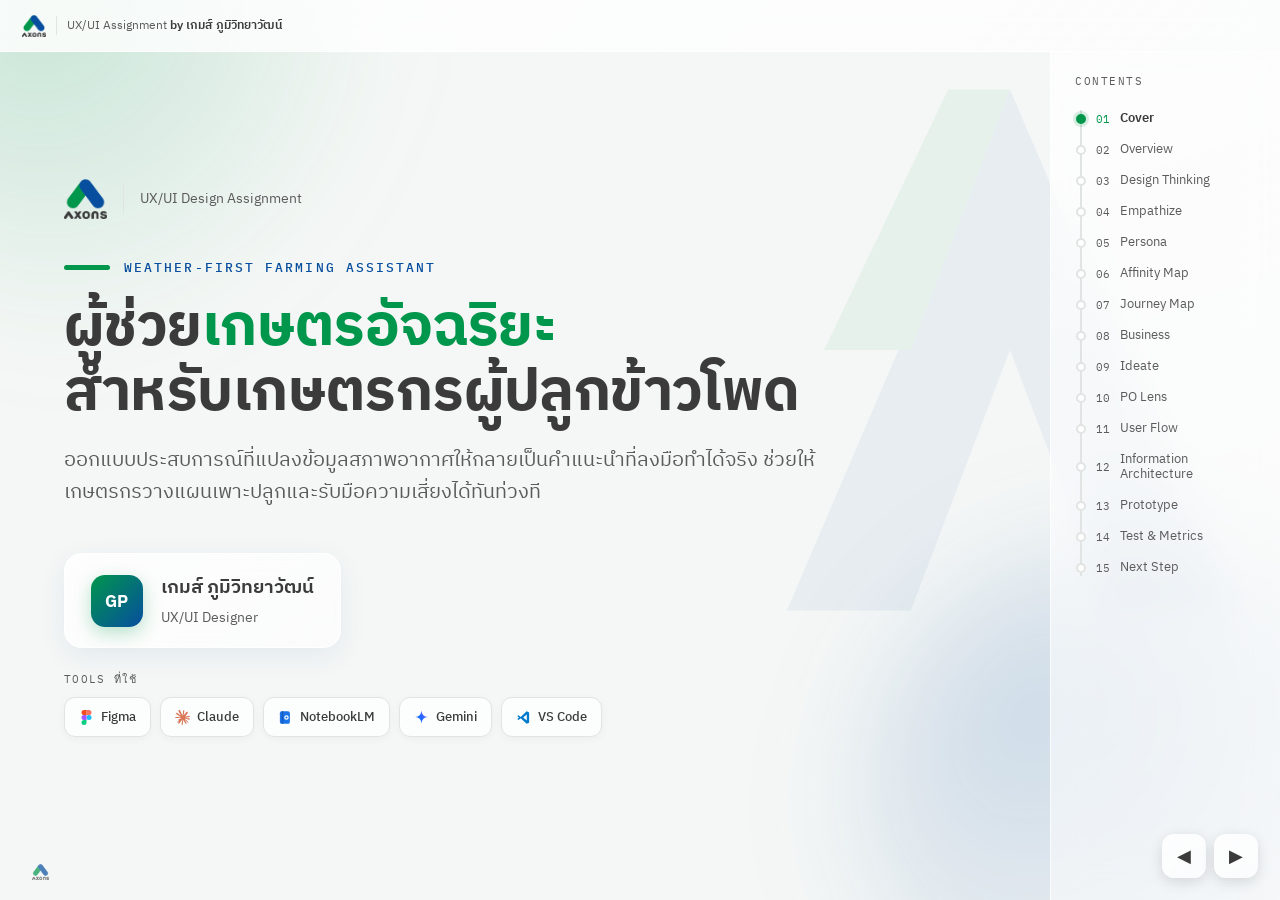
==== index.html @ 45bbdc5a "Add files via upload" ====
<!DOCTYPE html>
<html lang="th">
<head>
<meta charset="UTF-8">
<meta name="viewport" content="width=device-width, initial-scale=1.0">
<title>AXONS · UX/UI Assignment — เกมส์ ภูมิวิทยาวัฒน์</title>
<link rel="preconnect" href="https://fonts.googleapis.com">
<link rel="preconnect" href="https://fonts.gstatic.com" crossorigin>
<link href="https://fonts.googleapis.com/css2?family=IBM+Plex+Sans+Thai:wght@300;400;500;600;700&family=IBM+Plex+Sans:wght@400;500;600;700&family=IBM+Plex+Mono:wght@400;500&display=swap" rel="stylesheet">
<link rel="stylesheet" href="style.css">
</head>
<body>

<!-- ===== TOP NAV ===== -->
<nav class="topnav">
  <div class="brand"><img src="assets/axons_logo.png" alt="AXONS"><span>UX/UI Assignment <b>by เกมส์ ภูมิวิทยาวัฒน์</b></span></div>
  <button class="side-toggle" id="sideToggle" aria-label="เมนู">☰</button>
</nav>
<div class="progress" id="progress"></div>

<!-- ===== SIDEBAR TIMELINE NAV ===== -->
<aside class="sidenav" id="sidenav">
  <div class="sidenav-head">Contents</div>
  <div class="sidenav-track" id="sidenavTrack"></div>
</aside>

<div class="deck" id="deck">

<!-- ===== SLIDE 1 — TITLE ===== -->
<section class="slide" id="s-title" data-nav="Cover">
  <div class="bg-mesh">
    <div class="blob g" style="width:520px;height:520px;top:-160px;left:-120px;"></div>
    <div class="blob b" style="width:560px;height:560px;bottom:-200px;right:-140px;"></div>
    <svg class="a-motif" width="620" height="620" viewBox="0 0 100 100" style="right:-40px;top:40px;">
      <path d="M50 8 L86 92 L66 92 L50 50 L34 92 L14 92 Z" fill="var(--blue)"/>
      <path d="M50 8 L34 50 L20 50 L40 8 Z" fill="var(--green)"/>
    </svg>
  </div>
  <div class="slide-inner" style="display:flex;flex-direction:column;gap:30px;">
    <div style="display:flex;align-items:center;justify-content:space-between;">
      <div style="display:flex;align-items:center;gap:16px;">
        <img src="assets/axons_logo.png" alt="AXONS" style="height:40px;">
        <span style="width:1px;height:30px;background:var(--border);"></span>
        <span style="font-size:14px;color:var(--ink-soft);">UX/UI Design Assignment</span>
      </div>
    </div>
    <div style="display:flex;flex-direction:column;gap:20px;margin-top:10px;">
      <div style="display:flex;align-items:center;gap:14px;">
        <span class="accent-bar"></span><span class="eyebrow">Weather-first Farming Assistant</span>
      </div>
      <h1 style="font-size:58px;line-height:1.12;font-weight:700;letter-spacing:-0.01em;">
        ผู้ช่วย<span style="color:var(--green);">เกษตรอัจฉริยะ</span><br>สำหรับเกษตรกรผู้ปลูกข้าวโพด</h1>
      <p style="font-size:20px;line-height:1.6;color:var(--ink-soft);max-width:760px;">
        ออกแบบประสบการณ์ที่แปลงข้อมูลสภาพอากาศให้กลายเป็นคำแนะนำที่ลงมือทำได้จริง ช่วยให้เกษตรกรวางแผนเพาะปลูกและรับมือความเสี่ยงได้ทันท่วงที</p>
    </div>
    <div style="display:flex;flex-direction:column;align-items:flex-start;margin-top:14px;gap:22px;">
      <div class="glass" style="display:flex;align-items:center;gap:18px;padding:18px 26px;border-radius:18px;">
        <div style="width:52px;height:52px;border-radius:14px;background:linear-gradient(135deg,var(--green),var(--blue));display:flex;align-items:center;justify-content:center;color:#fff;font-weight:700;font-size:17px;font-family:'IBM Plex Sans',sans-serif;letter-spacing:0.02em;box-shadow:0 6px 18px rgba(0,150,76,0.28);">GP</div>
        <div style="display:flex;flex-direction:column;gap:3px;">
          <span style="font-size:19px;font-weight:600;">เกมส์ ภูมิวิทยาวัฒน์</span>
          <span style="font-size:14px;color:var(--ink-soft);">UX/UI Designer</span>
        </div>
      </div>
      <div style="display:flex;flex-direction:column;gap:9px;">
        <span style="font-family:'IBM Plex Mono',monospace;font-size:11px;letter-spacing:0.12em;text-transform:uppercase;color:var(--ink-soft);">Tools ที่ใช้</span>
        <div class="tools-row">
          <span class="tool-chip"><svg width="15" height="15" viewBox="0 0 38 57" fill="none"><path d="M19 28.5a9.5 9.5 0 1 1 19 0 9.5 9.5 0 0 1-19 0z" fill="#1ABCFE"/><path d="M0 47.5A9.5 9.5 0 0 1 9.5 38H19v9.5a9.5 9.5 0 1 1-19 0z" fill="#0ACF83"/><path d="M19 0v19h9.5a9.5 9.5 0 1 0 0-19H19z" fill="#FF7262"/><path d="M0 9.5A9.5 9.5 0 0 0 9.5 19H19V0H9.5A9.5 9.5 0 0 0 0 9.5z" fill="#F24E1E"/><path d="M0 28.5A9.5 9.5 0 0 0 9.5 38H19V19H9.5A9.5 9.5 0 0 0 0 28.5z" fill="#A259FF"/></svg>Figma</span>
          <span class="tool-chip"><svg width="15" height="15" viewBox="0 0 16 16" fill="#D97757"><path d="m3.127 10.604 3.135-1.76.053-.153-.053-.085H6.11l-.525-.032-1.791-.048-1.554-.065-1.505-.08-.38-.081L0 7.832l.036-.234.32-.214.455.04 1.009.069 1.513.105 1.097.064 1.626.17h.259l.036-.105-.089-.065-.068-.064-1.566-1.062-1.695-1.121-.887-.646-.48-.327-.243-.306-.104-.67.435-.48.585.04.15.04.593.456 1.267.981 1.654 1.218.242.202.097-.068.012-.049-.109-.181-.9-1.626-.96-1.655-.428-.686-.113-.411a2 2 0 0 1-.068-.484l.496-.674L4.446 0l.662.089.279.242.411.94.666 1.48 1.033 2.014.302.597.162.553.06.17h.105v-.097l.085-1.134.157-1.392.154-1.792.052-.504.25-.605.497-.327.387.186.319.456-.045.294-.19 1.23-.37 1.93-.243 1.29h.142l.161-.16.654-.868 1.097-1.372.484-.545.565-.601.363-.287h.686l.505.751-.226.775-.707.895-.585.759-.839 1.13-.524.904.048.072.125-.012 1.897-.403 1.024-.186 1.223-.21.553.258.06.263-.218.536-1.307.323-1.533.307-2.284.54-.028.02.032.04 1.029.097.44.024h1.077l2.005.149.524.347.315.424-.053.323-.807.41-1.09-.258-2.541-.605-.872-.218-.117.012v.072l.726.71 1.331 1.202 1.666 1.55.085.383-.214.302-.226-.032-1.464-1.101-.565-.496-1.279-1.077h-.085v.113l.295.431 1.557 2.341.08.718-.113.234-.404.142-.444-.081-.912-1.28-.94-1.44-.759-1.291-.093.053-.448 4.821-.21.246-.484.186-.404-.307-.214-.496.214-.98.259-1.28.21-1.017.19-1.263.113-.42-.008-.028-.093.012-.953 1.307-1.448 1.958-1.146 1.226-.275.109-.476-.247.045-.44.266-.391 1.585-2.014.956-1.25.617-.722-.004-.105h-.037L4.583 13.21l-1.279.165-.552-.052-.339-.327.042-.255.28-.186 1.853-.851-.001.001ZM8.61 8.835l1.97-.275.057.04-.117.477-1.077-.057s-.834-.105-.834-.186l.001.001Z"/></svg>Claude</span>
          <span class="tool-chip"><svg width="15" height="15" viewBox="0 0 24 24" fill="none"><rect x="3" y="2" width="16" height="20" rx="3" fill="#1A73E8"/><rect x="6" y="2" width="2.4" height="20" fill="#185ABC"/><circle cx="13.5" cy="12" r="3.6" fill="#fff"/><circle cx="13.5" cy="12" r="1.7" fill="#1A73E8"/></svg>NotebookLM</span>
          <span class="tool-chip"><svg width="15" height="15" viewBox="0 0 24 24"><defs><linearGradient id="gmn" x1="2" y1="20" x2="22" y2="4" gradientUnits="userSpaceOnUse"><stop offset="0" stop-color="#1C7DFF"/><stop offset="0.5" stop-color="#1C69FF"/><stop offset="1" stop-color="#9C5BFF"/></linearGradient></defs><path d="M12 1c.6 6 4 9.4 10 10-6 .6-9.4 4-10 10-.6-6-4-9.4-10-10C8 10.4 11.4 7 12 1z" fill="url(#gmn)"/></svg>Gemini</span>
          <span class="tool-chip"><svg width="15" height="15" viewBox="0 0 24 24" fill="#007ACC"><path d="M17 2 7.5 11 4 8.2 2 9.5 4.8 12 2 14.5l2 1.3L7.5 13 17 22l4-1.8V3.8L17 2zm.3 5.2v9.6L11.5 12l5.8-4.8z"/></svg>VS Code</span>
        </div>
      </div>
    </div>
  </div>
  <div class="mini-brand"><img src="assets/axons_logo.png" alt=""></div>
  <div class="slide-num">01</div>
</section>

<!-- ===== SLIDE 2 — PROJECT OVERVIEW ===== -->
<section class="slide" id="s-overview" data-nav="Overview">
  <div class="bg-mesh"><div class="blob g" style="width:440px;height:440px;top:-180px;right:-120px;"></div></div>
  <div class="slide-inner">
    <div class="m-head">
      <div class="left">
        <div class="titrow"><span class="accent-bar"></span><h2>Project Overview <span class="en">·</span> ภาพรวมโปรเจกต์</h2></div>
        <p class="desc">ขอบเขตงานและแผนการดำเนินงานตลอดหนึ่งสัปดาห์ แบ่งเป็นเฟสตามขั้นตอนของกระบวนการออกแบบ</p>
      </div>
      <span class="step-chip blue">Scope · Timeline</span>
    </div>
    <div style="display:grid;grid-template-columns:0.9fr 1.1fr;gap:20px;">
      <!-- scope -->
      <div class="card glass">
        <div class="ch"><span class="dot" style="background:var(--green)"></span><span class="lbl">Scope of Work</span></div>
        <p style="font-size:15px;line-height:1.6;color:var(--charcoal);">พัฒนาแอปจัดการฟาร์มอัจฉริยะบนมือถือ ที่ช่วยให้เกษตรกรผู้ปลูกข้าวโพดติดตามสภาพอากาศและบริหารธุรกิจฟาร์มได้ง่ายขึ้น ด้วยเครื่องมือที่ใช้งานง่ายและเข้าถึงได้</p>
        <div style="margin-top:16px;display:flex;flex-direction:column;gap:9px;">
          <div style="display:flex;gap:10px;align-items:center;font-size:14px;"><span style="width:7px;height:7px;border-radius:50%;background:var(--green);"></span>กลุ่มเป้าหมาย: เกษตรกรผู้ปลูกข้าวโพดเลี้ยงสัตว์</div>
          <div style="display:flex;gap:10px;align-items:center;font-size:14px;"><span style="width:7px;height:7px;border-radius:50%;background:var(--blue);"></span>แพลตฟอร์ม: Mobile-first</div>
          <div style="display:flex;gap:10px;align-items:center;font-size:14px;"><span style="width:7px;height:7px;border-radius:50%;background:var(--amber);"></span>แกนหลัก: AI Decision Assistant</div>
        </div>
      </div>
      <!-- timeline -->
      <div class="card glass">
        <div class="ch"><span class="dot" style="background:var(--blue)"></span><span class="lbl">Project Timeline · 25 มิ.ย – 1 ก.ค. 2569</span></div>
        <div style="display:flex;flex-direction:column;gap:11px;margin-top:4px;">
          <!-- timeline rows -->
          <div class="tl-row" style="--w:100%;--c:var(--green)"><span class="tl-day">วันที่ 1</span><div class="tl-track"><div class="tl-bar"><span class="tl-task">Research + วาง Scope</span></div></div></div>
          <div class="tl-row" style="--w:88%;--c:var(--green)"><span class="tl-day">วันที่ 2</span><div class="tl-track"><div class="tl-bar"><span class="tl-task">Empathize + Define</span></div></div></div>
          <div class="tl-row" style="--w:76%;--c:#2a76b8"><span class="tl-day">วันที่ 3</span><div class="tl-track"><div class="tl-bar"><span class="tl-task">Business + PO Methods</span></div></div></div>
          <div class="tl-row" style="--w:64%;--c:#2a76b8"><span class="tl-day">วันที่ 4</span><div class="tl-track"><div class="tl-bar"><span class="tl-task">Ideate + User Flow + IA</span></div></div></div>
          <div class="tl-row" style="--w:52%;--c:var(--blue)"><span class="tl-day">วันที่ 5</span><div class="tl-track"><div class="tl-bar"><span class="tl-task">Prototype + Mockup</span></div></div></div>
          <div class="tl-row" style="--w:40%;--c:var(--blue)"><span class="tl-day">วันที่ 6</span><div class="tl-track"><div class="tl-bar"><span class="tl-task">Test Plan + Metrics</span></div></div></div>
          <div class="tl-row" style="--w:28%;--c:var(--amber)"><span class="tl-day">วันที่ 7</span><div class="tl-track"><div class="tl-bar"><span class="tl-task">ประกอบสไลด์ + ซ้อมพูด</span></div></div></div>
        </div>
      </div>
    </div>
  </div>
  <div class="mini-brand"><img src="assets/axons_logo.png" alt=""></div>
  <div class="slide-num">02</div>
</section>

<!-- ===== SLIDE 3 — DESIGN THINKING PROCESS ===== -->
<section class="slide" id="s-process" data-nav="Design Thinking">
  <div class="bg-mesh"><div class="blob b" style="width:480px;height:480px;bottom:-200px;left:-140px;"></div></div>
  <div class="slide-inner">
    <div class="m-head">
      <div class="left">
        <div class="titrow"><span class="accent-bar"></span><h2>Design Thinking Process <span class="en">·</span> กระบวนการออกแบบ</h2></div>
        <p class="desc">กรอบการทำงาน 5 ขั้นที่ใช้เป็นแกนหลักของโครงการ แต่ละขั้นกำกับด้วยเครื่องมือ UX และมุมมองแบบ Product Owner</p>
      </div>
      <span class="step-chip">5 Stages</span>
    </div>
    <div style="display:grid;grid-template-columns:repeat(5,1fr);gap:14px;">
      <!-- stage cards -->
      <div class="card glass dt">
        <div class="dt-ic" style="background:rgba(0,150,76,0.1);color:var(--green)"><svg width="22" height="22" viewBox="0 0 24 24" fill="none" stroke="currentColor" stroke-width="2" stroke-linecap="round" stroke-linejoin="round"><path d="M12 21s-6-4.35-9-8.5C1 9 2.5 5 6 5c2 0 3 1 4 2 1-1 2-2 4-2 3.5 0 5 4 3 7.5-3 4.15-9 8.5-9 8.5z"/></svg></div>
        <div class="dt-no">01</div><div class="dt-h" style="color:var(--green)">Empathize</div><div class="dt-th">เข้าใจผู้ใช้อย่างลึกซึ้ง</div><ul><li>Research Synthesis</li><li>Empathy Map</li><li>Methodology</li></ul></div>
      <div class="card glass dt">
        <div class="dt-ic" style="background:rgba(42,118,184,0.1);color:#2a76b8"><svg width="22" height="22" viewBox="0 0 24 24" fill="none" stroke="currentColor" stroke-width="2" stroke-linecap="round" stroke-linejoin="round"><circle cx="11" cy="11" r="7"/><path d="m21 21-4.3-4.3"/></svg></div>
        <div class="dt-no">02</div><div class="dt-h" style="color:#2a76b8">Define</div><div class="dt-th">นิยามปัญหาที่แท้จริง</div><ul><li>Persona</li><li>Affinity Map</li><li>Journey Map</li><li>POV / HMW</li></ul></div>
      <div class="card glass dt">
        <div class="dt-ic" style="background:rgba(7,78,159,0.1);color:var(--blue)"><svg width="22" height="22" viewBox="0 0 24 24" fill="none" stroke="currentColor" stroke-width="2" stroke-linecap="round" stroke-linejoin="round"><path d="M9 18h6M10 22h4M12 2a7 7 0 0 0-4 12.7c.6.5 1 1.3 1 2.1h6c0-.8.4-1.6 1-2.1A7 7 0 0 0 12 2z"/></svg></div>
        <div class="dt-no">03</div><div class="dt-h" style="color:var(--blue)">Ideate</div><div class="dt-th">หาทางออกและจัดลำดับ</div><ul><li>Feature List</li><li>MoSCoW</li><li>Backlog</li><li>User Story</li></ul></div>
      <div class="card glass dt">
        <div class="dt-ic" style="background:rgba(42,118,184,0.1);color:#2a76b8"><svg width="22" height="22" viewBox="0 0 24 24" fill="none" stroke="currentColor" stroke-width="2" stroke-linecap="round" stroke-linejoin="round"><rect x="6" y="2" width="12" height="20" rx="2"/><path d="M11 18h2"/></svg></div>
        <div class="dt-no">04</div><div class="dt-h" style="color:#2a76b8">Prototype</div><div class="dt-th">สร้างต้นแบบหน้าจอ</div><ul><li>User Flow</li><li>IA</li><li>Wireframe</li><li>Mockup</li></ul></div>
      <div class="card glass dt">
        <div class="dt-ic" style="background:rgba(0,150,76,0.1);color:var(--green)"><svg width="22" height="22" viewBox="0 0 24 24" fill="none" stroke="currentColor" stroke-width="2" stroke-linecap="round" stroke-linejoin="round"><path d="M22 11.08V12a10 10 0 1 1-5.93-9.14"/><path d="m9 11 3 3L22 4"/></svg></div>
        <div class="dt-no">05</div><div class="dt-h" style="color:var(--green)">Test</div><div class="dt-th">ทดสอบและวัดผล</div><ul><li>Usability Test</li><li>SUS / SEQ</li><li>Metrics</li></ul></div>
    </div>
  </div>
  <div class="mini-brand"><img src="assets/axons_logo.png" alt=""></div>
  <div class="slide-num">03</div>
</section>

<!-- ===== SLIDE 4 — EMPATHIZE (Research + Empathy Map) ===== -->
<section class="slide tall" id="s-empathize" data-nav="Empathize">
  <div class="bg-mesh"><div class="blob g" style="width:440px;height:440px;top:-160px;left:-120px;"></div></div>
  <div class="slide-inner">
    <div class="m-head">
      <div class="left">
        <div class="titrow"><span class="accent-bar"></span><h2>Empathize <span class="en">·</span> เข้าใจผู้ใช้</h2></div>
        <p class="desc">ทำความเข้าใจผู้ใช้ผ่าน Secondary Research และ Empathy Map เพื่อจับความต้องการและมุมมองที่แท้จริง</p>
      </div>
      <span class="step-chip">Stage 01</span>
    </div>
    <!-- Research Synthesis (full width row) -->
    <div class="card glass" style="margin-bottom:16px;">
      <div class="ch"><span class="dot" style="background:var(--green)"></span><span class="lbl">Research Synthesis · สังเคราะห์งานวิจัยเป็น 4 ธีมหลัก</span></div>
      <p style="font-size:13.5px;color:var(--ink-soft);line-height:1.6;margin-bottom:14px;">จากการทบทวนข้อมูลทุติยภูมิเกี่ยวกับเกษตรกรผู้ปลูกข้าวโพดเลี้ยงสัตว์ สามารถจับประเด็นปัญหาที่เกิดซ้ำ ๆ และจัดกลุ่มออกมาเป็น 4 ธีมหลัก ซึ่งแต่ละธีมชี้ให้เห็นทั้งปัญหาของผู้ใช้และโอกาสในการออกแบบที่ตอบโจทย์ได้โดยตรง</p>
      <div style="display:grid;grid-template-columns:1fr 1fr;gap:12px;">
        <div class="th-card"><div class="th-no">01</div><div class="th-body"><b>พึ่งพาสภาพอากาศเป็นหลัก</b><span>ผลผลิตทั้งฤดูขึ้นอยู่กับจังหวะฝนที่คาดเดายาก เกษตรกรต้องการตัวช่วยวางแผนการเพาะปลูกให้สอดคล้องกับสภาพอากาศล่วงหน้า</span></div></div>
        <div class="th-card"><div class="th-no">02</div><div class="th-body"><b>มีข้อมูลแต่ใช้ประโยชน์ไม่ได้</b><span>แอปพยากรณ์อากาศทั่วไปบอกแค่ตัวเลข เช่น โอกาสฝนกี่เปอร์เซ็นต์ แต่ไม่ได้แปลงเป็นคำแนะนำว่าควรลงมือทำอะไร</span></div></div>
        <div class="th-card"><div class="th-no">03</div><div class="th-body"><b>จุดเสี่ยงต่างกันตามช่วงการเติบโต</b><span>ข้าวโพดแต่ละระยะมีความเสี่ยงคนละแบบ คำแนะนำจึงต้องผูกกับระยะการเติบโตของพืชอย่างเฉพาะเจาะจง</span></div></div>
        <div class="th-card"><div class="th-no">04</div><div class="th-body"><b>เชื่อมโยงกับ ecosystem การเกษตร</b><span>มีทั้งนโยบายงดเผาและการขายผ่านกลุ่มรับซื้อ การเชื่อมข้อมูลราคาและจุดรับซื้อจึงเพิ่มคุณค่าได้จริง</span></div></div>
      </div>
      <div style="margin-top:12px;font-size:11.5px;color:var(--ink-soft);font-family:'IBM Plex Mono',monospace;">แหล่งข้อมูล: KU RDI · DFT · กระทรวงเกษตรและสหกรณ์ · การสำรวจแอปคู่แข่ง</div>
    </div>
    <!-- Empathy Map (full width row) -->
    <div class="card glass">
      <div class="ch"><span class="dot" style="background:var(--blue)"></span><span class="lbl">Empathy Map · มองโลกผ่านมุมมองของลุงสมพร</span></div>
      <p style="font-size:13.5px;color:var(--ink-soft);line-height:1.6;margin-bottom:14px;">เพื่อให้เข้าใจผู้ใช้อย่างรอบด้าน Empathy Map ถูกใช้สำรวจสิ่งที่ลุงสมพรคิดและรู้สึก สิ่งที่เห็นและได้ยินรอบตัว รวมถึงสิ่งที่พูดและทำ แล้วสรุปออกมาเป็น Pain และ Gain ที่นำไปออกแบบต่อได้</p>
      <div style="display:grid;grid-template-columns:repeat(4,1fr);gap:10px;">
        <div class="em-q"><span class="em-h">คิด & รู้สึก</span>กลัวฝนทิ้งช่วงแล้วทุนที่ลงไปสูญเปล่า ยังไม่มั่นใจว่าจะเชื่อคำแนะนำของแอปได้มากแค่ไหน</div>
        <div class="em-q"><span class="em-h">เห็น</span>ท้องฟ้าที่ต้องคอยสังเกตเอง เพื่อนบ้านเริ่มลงมือหว่าน และแอปพยากรณ์อากาศที่อ่านเข้าใจยาก</div>
        <div class="em-q"><span class="em-h">ได้ยิน</span>คำสอนรุ่นพ่อให้ "ดูเมฆเอา" ข่าวเตือนภัยแล้ง และลูกหลานที่ชวนให้ลองใช้แอปใหม่ ๆ</div>
        <div class="em-q"><span class="em-h">พูด & ทำ</span>สอบถามในกลุ่ม LINE จดวันหว่านด้วยตัวเอง และรดน้ำดูแลตามความเคยชินที่สั่งสมมา</div>
      </div>
      <div style="display:grid;grid-template-columns:1fr 1fr;gap:10px;margin-top:10px;">
        <div class="em-q pain"><span class="em-h">Pain · ความเจ็บปวด</span>ฝนผิดจังหวะทำให้เสียผลผลิตทั้งแปลง และไม่สามารถอ่านหรือตีความข้อมูลสภาพอากาศที่มีอยู่ได้</div>
        <div class="em-q gain"><span class="em-h">Gain · สิ่งที่อยากได้</span>อยากรู้ล่วงหน้าว่าควรทำอะไรในแต่ละวัน เพื่อลดความเสี่ยงและขายผลผลิตได้ราคาดีขึ้น</div>
      </div>
    </div>
  </div>
  <div class="mini-brand"><img src="assets/axons_logo.png" alt=""></div>
  <div class="slide-num">04</div>
</section>

<!-- ===== SLIDE 5 — PERSONA ===== -->
<section class="slide tall" id="s-persona" data-nav="Persona">
  <div class="bg-mesh"><div class="blob g" style="width:420px;height:420px;top:-200px;right:-140px;"></div><div class="blob b" style="width:420px;height:420px;bottom:-220px;left:-160px;"></div></div>
  <div class="slide-inner">
    <div class="m-head">
      <div class="left">
        <div class="titrow"><span class="accent-bar"></span><h2>User Persona <span class="en">·</span> ตัวแทนผู้ใช้</h2></div>
        <p class="desc">ตัวแทนผู้ใช้ที่มีเป้าหมายและพฤติกรรมชัดเจน ใช้เป็นหลักยึดในการตัดสินใจออกแบบทุกขั้น</p>
      </div>
      <span class="step-chip blue">Empathize · Define</span>
    </div>
    <div style="display:grid;grid-template-columns:290px 1fr;gap:20px;">
      <div class="card glass" style="display:flex;flex-direction:column;gap:16px;">
        <div style="width:88px;height:88px;border-radius:22px;background:linear-gradient(135deg,rgba(0,150,76,0.16),rgba(7,78,159,0.16));display:flex;align-items:center;justify-content:center;font-size:42px;border:1px solid rgba(255,255,255,0.9);">🧑‍🌾</div>
        <div>
          <div style="font-size:23px;font-weight:700;">ลุงสมพร</div>
          <div style="font-size:14px;color:var(--ink-soft);line-height:1.5;margin-top:4px;">อายุ 54 ปี · ปลูกข้าวโพดเลี้ยงสัตว์ 25 ไร่ จ.นครราชสีมา แบ่งเป็นหลายแปลงย่อย</div>
        </div>
        <div style="font-size:13.5px;font-style:italic;padding:14px 16px;border-radius:14px;background:rgba(7,78,159,0.06);border-left:3px solid var(--blue);line-height:1.5;">
          <div style="font-size:11px;color:var(--blue);font-weight:600;margin-bottom:4px;font-style:normal;font-family:'IBM Plex Mono',monospace;">ประโยคติดปาก</div>
          "ดูออกแต่ไม่แน่ใจ อยากมีอะไรช่วยยืนยัน"</div>
        <button class="persona-toggle" id="personaToggle" onclick="togglePersona()">
          <span>ดู Secondary Persona (P2, P3)</span>
          <span class="pt-icon" id="ptIcon">+</span>
        </button>
      </div>
      <div style="display:grid;grid-template-columns:1fr 1fr;grid-template-rows:auto auto;gap:14px;">
        <div class="card glass"><div class="ch"><span class="dot" style="background:var(--green)"></span><span class="lbl">Goals · เป้าหมาย</span></div><ul><li>วางแผนหว่าน-เก็บเกี่ยวให้ตรงจังหวะฝน</li><li>ลดความเสียหายของผลผลิต</li><li>ขายได้ราคาดี</li></ul></div>
        <div class="card glass"><div class="ch"><span class="dot" style="background:var(--danger)"></span><span class="lbl">Frustrations · ความกลัว</span></div><ul class="red"><li>ฝนทิ้งช่วง ภัยแล้ง ทุนที่ลงไปสูญ</li><li>ฝนตกตอนเก็บเกี่ยว เสี่ยงเชื้อรา</li><li>อ่านข้อมูลอากาศไม่ออก</li></ul></div>
        <div class="card glass"><div class="ch"><span class="dot" style="background:var(--blue)"></span><span class="lbl">Tech · เทคโนโลยี</span></div><ul class="blue"><li>ใช้ LINE, YouTube, Facebook เป็น</li><li>พิมพ์ช้า ชอบปุ่มใหญ่ ตัวหนังสือใหญ่</li><li>ให้ลูกช่วยอ่านอะไรที่ซับซ้อน</li></ul></div>
        <div class="card glass"><div class="ch"><span class="dot" style="background:var(--amber)"></span><span class="lbl">Behavior · พฤติกรรม</span></div><ul class="amber"><li>ดูอากาศจากฟ้าและกลุ่ม LINE</li><li>ตัดสินใจจากประสบการณ์</li><li>จำว่าแปลงไหนปลูกเมื่อไหร่ในหัว</li></ul></div>
      </div>
    </div>
    <!-- collapsible secondary personas -->
    <div class="persona-collapse" id="personaCollapse">
      <div style="display:grid;grid-template-columns:1fr 1fr;gap:16px;margin-top:16px;">
        <div class="card glass" style="display:flex;gap:16px;">
          <div style="width:60px;height:60px;border-radius:16px;background:linear-gradient(135deg,rgba(7,78,159,0.14),rgba(0,150,76,0.1));display:flex;align-items:center;justify-content:center;font-size:30px;flex:none;border:1px solid rgba(255,255,255,0.9);">🧑‍💻</div>
          <div>
            <div style="font-size:12px;color:var(--blue);font-weight:600;font-family:'IBM Plex Mono',monospace;">P2 · SECONDARY</div>
            <div style="font-size:18px;font-weight:700;margin:2px 0 4px;">บีม · ลูกหลานผู้ช่วย</div>
            <div style="font-size:13px;color:var(--ink-soft);line-height:1.55;">อายุ 26 ปี ทำงานในเมือง กลับบ้านช่วงวันหยุด เป็นคนคล่องเทคโนโลยีที่ช่วยพ่อแม่ตั้งค่าและอ่านข้อมูลในแอป มีบทบาทเป็นสะพานเชื่อมระหว่างเทคโนโลยีกับเกษตรกรสูงวัย</div>
          </div>
        </div>
        <div class="card glass" style="display:flex;gap:16px;">
          <div style="width:60px;height:60px;border-radius:16px;background:linear-gradient(135deg,rgba(232,163,61,0.16),rgba(0,150,76,0.1));display:flex;align-items:center;justify-content:center;font-size:30px;flex:none;border:1px solid rgba(255,255,255,0.9);">👨‍🌾</div>
          <div>
            <div style="font-size:12px;color:#b9791f;font-weight:600;font-family:'IBM Plex Mono',monospace;">P3 · CONTEXTUAL NOTE</div>
            <div style="font-size:18px;font-weight:700;margin:2px 0 4px;">ผู้นำกลุ่มเกษตรกร</div>
            <div style="font-size:13px;color:var(--ink-soft);line-height:1.55;">หัวหน้ากลุ่มแปลงใหญ่ที่ดูแลสมาชิกหลายราย มีอิทธิพลต่อการตัดสินใจของเกษตรกรในพื้นที่ เก็บไว้เป็นบริบทสำหรับการขยายผลในอนาคต ยังไม่ใช่กลุ่มเป้าหมายหลักของรอบนี้</div>
          </div>
        </div>
      </div>
    </div>
  </div>
  <div class="mini-brand"><img src="assets/axons_logo.png" alt=""></div>
  <div class="slide-num">05</div>
</section>

<!-- ===== SLIDE 6 — AFFINITY MAPPING ===== -->
<section class="slide tall" id="s-affinity" data-nav="Affinity Map">
  <div class="bg-mesh"><div class="blob b" style="width:440px;height:440px;top:-160px;right:-120px;"></div></div>
  <div class="slide-inner">
    <div class="m-head">
      <div class="left">
        <div class="titrow"><span class="accent-bar"></span><h2>Affinity Mapping <span class="en">·</span> จัดกลุ่มปัญหา</h2></div>
        <p class="desc">จัดกลุ่มปัญหาที่กระจัดกระจายแบบ bottom-up ออกมาเป็น 4 cluster ที่นำไปออกแบบต่อได้</p>
      </div>
      <span class="step-chip blue">Define</span>
    </div>
    <p style="font-size:13.5px;color:var(--ink-soft);line-height:1.6;margin-bottom:18px;max-width:880px;">นำเสียงและข้อสังเกตจากผู้ใช้ที่กระจัดกระจายมาเขียนลงกระดาษโน้ตทีละประเด็น แล้วค่อย ๆ จับกลุ่มที่มีความใกล้เคียงกันเข้าด้วยกัน จนตกผลึกออกมาเป็น 4 กลุ่มปัญหาหลัก ซึ่งแต่ละกลุ่มนำไปสู่ทิศทางการออกแบบที่ชัดเจน</p>
    <div class="aff-board">
      <div class="aff-cluster">
        <div class="aff-notes">
          <div class="note n-green" style="--r:-2deg">ไม่รู้ว่าอากาศข้างหน้าจะเป็นยังไง</div>
          <div class="note n-green" style="--r:1.5deg">ข้อมูลกรมอุตุอ่านแล้วไม่เข้าใจ</div>
          <div class="note n-green" style="--r:-1deg">ตัดสินใจจากประสบการณ์ล้วน ๆ</div>
        </div>
        <div class="aff-sum">
          <div class="aff-tag" style="background:var(--green)">A</div>
          <div class="aff-h">อ่านอากาศไม่ออก</div>
          <div class="aff-arrow">แปลข้อมูลเป็นภาษาที่ลงมือทำได้</div>
        </div>
      </div>
      <div class="aff-cluster">
        <div class="aff-notes">
          <div class="note n-blue" style="--r:1.5deg">หว่านหรือเก็บเกี่ยวพลาดจังหวะบ่อย</div>
          <div class="note n-blue" style="--r:-1.5deg">ฝนทิ้งช่วงหลังหว่าน ต้นกล้าตาย</div>
          <div class="note n-blue" style="--r:1deg">ฝนตกตอนกำลังจะเก็บเกี่ยว</div>
        </div>
        <div class="aff-sum">
          <div class="aff-tag" style="background:#2a76b8">B</div>
          <div class="aff-h">วางแผนพลาดตามจังหวะ</div>
          <div class="aff-arrow">ผูกคำแนะนำกับระยะการเติบโต</div>
        </div>
      </div>
      <div class="aff-cluster">
        <div class="aff-notes">
          <div class="note n-indigo" style="--r:-1.5deg">คำแนะนำวิชาการอ่านไม่เข้าใจ</div>
          <div class="note n-indigo" style="--r:1deg">ไม่รู้หลักการดูแลพืชที่ถูกต้อง</div>
          <div class="note n-indigo" style="--r:-1deg">รู้ว่ามีโรคแมลงตอนสายเกินไป</div>
        </div>
        <div class="aff-sum">
          <div class="aff-tag" style="background:var(--blue)">C</div>
          <div class="aff-h">ขาดความรู้เชิงเทคนิค</div>
          <div class="aff-arrow">ให้ความรู้แบบย่อย เข้าใจง่าย</div>
        </div>
      </div>
      <div class="aff-cluster">
        <div class="aff-notes">
          <div class="note n-amber" style="--r:1deg">ไม่รู้ราคาและจุดรับซื้อที่ดีที่สุด</div>
          <div class="note n-amber" style="--r:-1.5deg">ขาดทุนเพราะขายผิดที่ผิดเวลา</div>
          <div class="note n-amber" style="--r:1.5deg">ไม่เข้าใจนโยบายงดเผา</div>
        </div>
        <div class="aff-sum">
          <div class="aff-tag" style="background:var(--amber)">D</div>
          <div class="aff-h">ขาดมุมมองด้านตลาด</div>
          <div class="aff-arrow">มีช่องเชื่อมตลาดและราคา</div>
        </div>
      </div>
    </div>
  </div>
  <div class="mini-brand"><img src="assets/axons_logo.png" alt=""></div>
  <div class="slide-num">06</div>
</section>

<!-- ===== SLIDE 7 — JOURNEY MAP ===== -->
<section class="slide tall" id="s-journey" data-nav="Journey Map">
  <div class="bg-mesh"><div class="blob g" style="width:460px;height:460px;bottom:-200px;left:-140px;"></div></div>
  <div class="slide-inner">
    <div class="m-head">
      <div class="left">
        <div class="titrow"><span class="accent-bar"></span><h2>User Journey Map <span class="en">·</span> เส้นทางทั้งฤดู</h2></div>
        <p class="desc">เส้นทางประสบการณ์ผู้ใช้ตลอด 5 ระยะของการเพาะปลูก พร้อมระดับอารมณ์ในแต่ละช่วง</p>
      </div>
      <span class="step-chip blue">Define</span>
    </div>
    <p style="font-size:13.5px;color:var(--ink-soft);line-height:1.6;margin-bottom:16px;max-width:880px;">ติดตามประสบการณ์ของลุงสมพรตลอดวงจรการเพาะปลูกตั้งแต่ตัดสินใจปลูกจนถึงขายผลผลิต เส้นกราฟแสดงระดับอารมณ์ที่เปลี่ยนไปในแต่ละระยะ โดยจุดที่อารมณ์ตกต่ำที่สุดคือช่วงเก็บเกี่ยว ซึ่งเป็นจังหวะที่ฟีเจอร์ของแอปมีความสำคัญมากที่สุด <span style="color:var(--green);font-weight:600;">(นำเมาส์ชี้ที่ไอคอนใบหน้าเพื่อดูความรู้สึก)</span></p>

    <div class="jmap">
      <!-- row labels -->
      <div class="jmap-grid">
        <div class="jrow-label">ระยะ</div>
        <div class="jstage-cell">ตัดสินใจปลูก</div>
        <div class="jstage-cell">หว่าน-ปลูก</div>
        <div class="jstage-cell">ดูแล-บำรุง</div>
        <div class="jstage-cell peak">เก็บเกี่ยว</div>
        <div class="jstage-cell">ขาย-วางแผน</div>
      </div>

      <!-- actions -->
      <div class="jmap-grid">
        <div class="jrow-label">สิ่งที่ทำ</div>
        <div class="jcell jact-cell">ดูเงินทุน เลือกพันธุ์ รอจังหวะฝน</div>
        <div class="jcell jact-cell">เตรียมดิน หว่านเมล็ด ใส่ปุ๋ยรอง</div>
        <div class="jcell jact-cell">ใส่ปุ๋ย กำจัดวัชพืช เฝ้าโรคแมลง</div>
        <div class="jcell jact-cell peak">เลือกวันเก็บ ตากแห้ง วัดความชื้น</div>
        <div class="jcell jact-cell">หาที่รับซื้อ ดูราคา เคลียร์แปลง</div>
      </div>

      <!-- touchpoints -->
      <div class="jmap-grid">
        <div class="jrow-label">จุดสัมผัส</div>
        <div class="jcell jtp-cell">ท้องฟ้า · กลุ่ม LINE · ร้านขายเมล็ด</div>
        <div class="jcell jtp-cell">แปลงนา · เพื่อนบ้าน · พ่อค้าปุ๋ย</div>
        <div class="jcell jtp-cell">แปลงนา · YouTube · เจ้าหน้าที่เกษตร</div>
        <div class="jcell jtp-cell peak">ลานตาก · เครื่องวัดความชื้น · พยากรณ์อากาศ</div>
        <div class="jcell jtp-cell">จุดรับซื้อ · กลุ่มเกษตรกร · ราคาตลาด</div>
      </div>

      <!-- thoughts -->
      <div class="jmap-grid">
        <div class="jrow-label">ความคิด</div>
        <div class="jcell jth-cell">"ปีนี้ฝนจะมาเมื่อไหร่ ควรเริ่มตอนไหน"</div>
        <div class="jcell jth-cell">"หว่านไปแล้วฝนจะทิ้งช่วงไหม"</div>
        <div class="jcell jth-cell">"ช่วงนี้ต้องระวังอะไรเป็นพิเศษ"</div>
        <div class="jcell jth-cell peak">"ฝนจะตกตอนเก็บไหม ตากไม่แห้งเสี่ยงเชื้อรา"</div>
        <div class="jcell jth-cell">"ขายที่ไหนได้ราคา รอบหน้าปลูกเมื่อไหร่"</div>
      </div>

      <!-- emotion curve row -->
      <div class="jmap-grid jemo-row">
        <div class="jrow-label">อารมณ์</div>
        <div class="jemo-track" style="grid-column:2 / 7;">
          <svg class="jemo-svg" viewBox="0 0 1000 140" preserveAspectRatio="none">
            <polyline points="100,55 300,80 500,75 700,120 900,45"
              fill="none" stroke="url(#jgrad)" stroke-width="3"/>
            <defs><linearGradient id="jgrad" x1="0" y1="0" x2="1" y2="0">
              <stop offset="0" stop-color="#E8A33D"/><stop offset="0.7" stop-color="#D64545"/><stop offset="1" stop-color="#00964C"/>
            </linearGradient></defs>
          </svg>
          <div class="jface tip-r" style="left:10%;top:39%" data-tip="กังวลและไม่มั่นใจ เพราะต้องคาดเดาจังหวะฝนเองโดยไม่มีข้อมูลช่วย">😟</div>
          <div class="jface tip-c" style="left:30%;top:57%" data-tip="เครียดและกดดัน กลัวว่าฝนจะทิ้งช่วงหลังหว่านจนต้นกล้าเสียหาย">😣</div>
          <div class="jface tip-c" style="left:50%;top:53%" data-tip="เฝ้าระวังอย่างต่อเนื่อง คอยสังเกตโรคและแมลงที่อาจระบาดโดยไม่รู้ตัว">😐</div>
          <div class="jface peak tip-c" style="left:70%;top:86%" data-tip="วิตกกังวลที่สุดในทั้งฤดู เพราะฝนตอนเก็บเกี่ยวอาจทำให้ผลผลิตเสียหายและเกิดเชื้อรา">😰</div>
          <div class="jface tip-l" style="left:90%;top:32%" data-tip="โล่งใจและพอใจเมื่อขายผลผลิตได้ แต่ยังกังวลเรื่องราคาที่ผันผวน">🙂</div>
        </div>
      </div>

      <!-- pain row -->
      <div class="jmap-grid">
        <div class="jrow-label red">Pain Points</div>
        <div class="jcell jpain-cell">คาดเดาจังหวะฝนเอง ผิดพลาดบ่อย</div>
        <div class="jcell jpain-cell">ฝนทิ้งช่วงหลังหว่าน ต้นกล้าตาย</div>
        <div class="jcell jpain-cell">โรคและแมลงระบาด รู้ตัวช้าเกินแก้</div>
        <div class="jcell jpain-cell peak">ฝนตกตอนเก็บ เสี่ยงเชื้อราอะฟลาทอกซิน</div>
        <div class="jcell jpain-cell">ราคาผันผวน ไม่รู้จุดรับซื้อที่ดี</div>
      </div>

      <!-- opportunity row -->
      <div class="jmap-grid">
        <div class="jrow-label green">โอกาสออกแบบ</div>
        <div class="jcell jopp-cell">คำแนะนำช่วงเวลาที่เหมาะกับการหว่าน</div>
        <div class="jcell jopp-cell">เตือนความเสี่ยงฝนทิ้งช่วงล่วงหน้า 7-10 วัน</div>
        <div class="jcell jopp-cell">เตือนโรคตามสภาพอากาศและระยะการเติบโต</div>
        <div class="jcell jopp-cell peak">หาหน้าต่างเวลาเก็บเกี่ยวที่ปลอดฝน</div>
        <div class="jcell jopp-cell">เชื่อมข้อมูลจุดรับซื้อและราคา</div>
      </div>
    </div>
  </div>
  <div class="mini-brand"><img src="assets/axons_logo.png" alt=""></div>
  <div class="slide-num">07</div>
</section>

<!-- ===== SLIDE 8 — BUSINESS & STRATEGY ===== -->
<section class="slide tall" id="s-business" data-nav="Business">
  <div class="bg-mesh"><div class="blob b" style="width:440px;height:440px;top:-160px;right:-120px;"></div></div>
  <div class="slide-inner">
    <div class="m-head">
      <div class="left">
        <div class="titrow"><span class="accent-bar"></span><h2>Business &amp; Strategy <span class="en">·</span> มุมธุรกิจ</h2></div>
        <p class="desc">วิเคราะห์ความสอดคล้องระหว่างคุณค่ากับความต้องการผู้ใช้ ช่องว่างตลาด และกลยุทธ์ผ่านมุมมอง Product Owner</p>
      </div>
      <span class="step-chip">Define · PO</span>
    </div>

    <!-- VPC framework -->
    <div class="card glass" style="margin-bottom:16px;">
      <div class="ch"><span class="dot" style="background:var(--green)"></span><span class="lbl">Value Proposition Canvas · ตรวจความสอดคล้องระหว่างคุณค่าและผู้ใช้</span></div>
      <p style="font-size:13.5px;color:var(--ink-soft);line-height:1.6;margin-bottom:16px;">เครื่องมือที่ใช้ตรวจสอบว่าคุณค่าที่ผลิตภัณฑ์มอบให้ตรงกับสิ่งที่ผู้ใช้ต้องการจริงหรือไม่ โดยจับคู่สามองค์ประกอบของฝั่งผลิตภัณฑ์เข้ากับสามองค์ประกอบของฝั่งผู้ใช้แบบหนึ่งต่อหนึ่ง</p>
      <div class="vpc-frame">
        <!-- left: value map (square) -->
        <div class="vpc-square">
          <div class="vpc-label"><span class="vpc-shape sq"></span>Value Map · คุณค่าที่ส่งมอบ</div>
          <div class="vpc-block">
            <div class="vpc-bh green">Products &amp; Services · ผลิตภัณฑ์</div>
            <p>แอปผู้ช่วยตัดสินใจที่มี AI Decision Assistant เป็นแกนหลัก พร้อมระบบจัดการแปลงและแดชบอร์ดสภาพอากาศ</p>
          </div>
          <div class="vpc-block">
            <div class="vpc-bh green">Pain Relievers · ตัวบรรเทาปัญหา</div>
            <p>แปลงข้อมูลอากาศที่ซับซ้อนให้เป็นคำแนะนำที่ลงมือทำได้ทันที และเตือนความเสี่ยงล่วงหน้า 7-10 วัน</p>
          </div>
          <div class="vpc-block">
            <div class="vpc-bh green">Gain Creators · ตัวสร้างคุณค่า</div>
            <p>ออกแบบให้ใช้งานง่ายด้วยปุ่มขนาดใหญ่และภาษาที่เข้าใจง่าย พร้อมเชื่อมข้อมูลราคาและจุดรับซื้อ</p>
          </div>
        </div>
        <!-- connector -->
        <div class="vpc-fit"><span class="vpc-fit-line"></span><span class="vpc-fit-badge">Fit</span><span class="vpc-fit-line"></span></div>
        <!-- right: customer profile (circle) -->
        <div class="vpc-circle">
          <div class="vpc-label"><span class="vpc-shape ci"></span>Customer Profile · โปรไฟล์ผู้ใช้</div>
          <div class="vpc-block">
            <div class="vpc-bh blue">Customer Jobs · สิ่งที่ผู้ใช้ต้องทำ</div>
            <p>วางแผนการเพาะปลูก ดูแลรักษาระหว่างฤดู เก็บเกี่ยวให้ตรงเวลา และขายผลผลิตให้ได้ราคา</p>
          </div>
          <div class="vpc-block">
            <div class="vpc-bh red">Pains · ความเจ็บปวด</div>
            <p>อ่านและตีความข้อมูลสภาพอากาศไม่ได้ และฝนที่ผิดจังหวะทำให้ผลผลิตเสียหายทั้งแปลง</p>
          </div>
          <div class="vpc-block">
            <div class="vpc-bh amber">Gains · สิ่งที่อยากได้</div>
            <p>รู้ล่วงหน้าว่าควรทำอะไรในแต่ละวัน เพื่อลดความเสี่ยงและขายผลผลิตได้ราคาที่ดีขึ้น</p>
          </div>
        </div>
      </div>
      <div style="margin-top:14px;font-size:12.5px;color:var(--ink-soft);font-style:italic;border-top:1px solid var(--border);padding-top:12px;">องค์ประกอบทั้งสามฝั่งจับคู่กันแบบหนึ่งต่อหนึ่ง: Products ตอบ Jobs, Pain Relievers แก้ Pains และ Gain Creators สร้าง Gains ทุกคุณค่าจึงมีที่มาจากความต้องการจริงของผู้ใช้</div>
    </div>

    <!-- SWOT + Competitive -->
    <div style="display:grid;grid-template-columns:1fr 1fr;gap:16px;">
      <div class="card glass">
        <div class="ch"><span class="dot" style="background:var(--blue)"></span><span class="lbl">SWOT Analysis · วิเคราะห์สถานะเชิงกลยุทธ์</span></div>
        <div style="display:grid;grid-template-columns:1fr 1fr;gap:10px;">
          <div class="swot s"><b>Strength · จุดแข็ง</b>ได้รับการสนับสนุนจาก ecosystem ของ CPF และเจาะตลาดข้าวโพดอย่างเฉพาะเจาะจง</div>
          <div class="swot w"><b>Weakness · จุดอ่อน</b>พึ่งพาความแม่นยำของการพยากรณ์ และกลุ่มผู้ใช้สูงวัยที่ไม่คุ้นเทคโนโลยี</div>
          <div class="swot o"><b>Opportunity · โอกาส</b>นโยบายงดเผาและความต้องการข้าวโพดในประเทศที่ยังสูง</div>
          <div class="swot t"><b>Threat · อุปสรรค</b>คู่แข่งรายใหญ่ที่อาจขยับมาเจาะตลาดข้าวโพดเช่นกัน</div>
        </div>
      </div>
      <div class="card glass">
        <div class="ch"><span class="dot" style="background:var(--amber)"></span><span class="lbl">Competitive Gap · ช่องว่างจากคู่แข่ง</span></div>
        <p style="font-size:13.5px;color:var(--ink-soft);line-height:1.6;margin-bottom:12px;">แอปคู่แข่งในตลาด เช่น แอปพยากรณ์อากาศทั่วไป Kaset Go, Ricult และ KAS ส่วนใหญ่บอกได้แค่ว่า "สภาพอากาศเป็นอย่างไร" แต่ไม่ได้บอกว่า "เกษตรกรควรลงมือทำอะไร"</p>
        <div style="background:rgba(0,150,76,0.06);border:1px solid rgba(0,150,76,0.18);border-radius:12px;padding:14px 16px;">
          <div style="font-size:12px;color:var(--green);font-weight:600;font-family:'IBM Plex Mono',monospace;margin-bottom:6px;">จุดยืนของเรา</div>
          <p style="font-size:13px;line-height:1.55;color:var(--charcoal);">แปลงข้อมูลสภาพอากาศเป็นคำแนะนำเฉพาะสำหรับข้าวโพด และเชื่อมต่อกับตลาด โดยมีช่องทางรับซื้อของ CPF เป็น moat ที่คู่แข่งลอกเลียนได้ยาก</p>
        </div>
      </div>
    </div>
  </div>
  <div class="mini-brand"><img src="assets/axons_logo.png" alt=""></div>
  <div class="slide-num">08</div>
</section>

<!-- ===== SLIDE 9 — IDEATE (Feature + MoSCoW) ===== -->
<section class="slide" id="s-ideate" data-nav="Ideate">
  <div class="bg-mesh"><div class="blob g" style="width:440px;height:440px;bottom:-180px;left:-120px;"></div></div>
  <div class="slide-inner">
    <div class="m-head">
      <div class="left">
        <div class="titrow"><span class="accent-bar"></span><h2>Ideate <span class="en">·</span> หาทางออก &amp; จัดลำดับ</h2></div>
        <p class="desc">แปลงปัญหาเป็นฟีเจอร์ แล้วจัดลำดับความสำคัญด้วย MoSCoW เพื่อโฟกัสสิ่งที่เป็นแกนหลักก่อน</p>
      </div>
      <span class="step-chip">Ideate · PO</span>
    </div>
    <div class="moscow-board">
      <div class="moscow must">
        <div class="ms-top"><div class="ms-badge">M</div><div class="ms-h">Must have<span>ต้องมี จำเป็นที่สุด</span></div></div>
        <ul><li>AI Decision Assistant</li><li>ระบบจัดการแปลง (Plots)</li><li>Weather Dashboard</li><li>การ์ดแจ้งเตือน</li></ul>
        <div class="ms-note">แกนหลักของคุณค่า ถ้าขาดไปแอปจะไม่ต่างจากแอปอากาศทั่วไป</div>
      </div>
      <div class="moscow should">
        <div class="ms-top"><div class="ms-badge">S</div><div class="ms-h">Should have<span>ควรมี สำคัญรองลงมา</span></div></div>
        <ul><li>ปฏิทินเพาะปลูกผูกระยะโต</li><li>บันทึกประวัติการดูแลรายแปลง</li></ul>
        <div class="ms-note">เพิ่มคุณค่าได้มาก แต่ไม่ใช่เงื่อนไขที่ทำให้แอปใช้งานได้</div>
      </div>
      <div class="moscow could">
        <div class="ms-top"><div class="ms-badge">C</div><div class="ms-h">Could have<span>มีก็ดี ถ้าเวลาเหลือ</span></div></div>
        <ul><li>คลังความรู้ย่อย</li><li>ช่องเชื่อมตลาด</li></ul>
        <div class="ms-note">ทำให้ประสบการณ์สมบูรณ์ขึ้น แต่ตัดออกได้หากทรัพยากรจำกัด</div>
      </div>
      <div class="moscow wont">
        <div class="ms-top"><div class="ms-badge">W</div><div class="ms-h">Won't have<span>ยังไม่ทำในรอบนี้</span></div></div>
        <ul><li>คำแนะนำรายแปลงเชิงลึก (ปุ๋ย/น้ำตามระยะ)</li><li>ระบบซื้อขายผลผลิตในแอป</li></ul>
        <div class="ms-note">จงใจเลื่อนออกไปก่อน เพื่อให้โฟกัสกับแกนหลักได้เต็มที่</div>
      </div>
    </div>
  </div>
  <div class="mini-brand"><img src="assets/axons_logo.png" alt=""></div>
  <div class="slide-num">09</div>
</section>

<!-- ===== SLIDE 10 — PO LENS (Backlog + User Story) ===== -->
<section class="slide" id="s-po" data-nav="PO Lens">
  <div class="bg-mesh"><div class="blob b" style="width:440px;height:440px;top:-160px;right:-120px;"></div></div>
  <div class="slide-inner">
    <div class="m-head">
      <div class="left">
        <div class="titrow"><span class="accent-bar"></span><h2>Product Owner Lens <span class="en">·</span> แปลงเป็นงานจริง</h2></div>
        <p class="desc">จัดลำดับ Product Backlog และเขียน User Story พร้อม Acceptance Criteria สำหรับส่งต่อให้ทีมพัฒนา</p>
      </div>
      <span class="step-chip blue">Ideate · PO</span>
    </div>
    <div style="display:grid;grid-template-columns:0.85fr 1.15fr;gap:18px;">
      <!-- backlog -->
      <div class="card glass">
        <div class="ch"><span class="dot" style="background:var(--green)"></span><span class="lbl">Product Backlog · เรียงตาม priority</span></div>
        <div style="display:flex;flex-direction:column;gap:7px;">
          <div class="bl-row"><span class="bl-no">1</span><span>AI Decision Assistant</span><span class="bl-tag must">Must</span></div>
          <div class="bl-row"><span class="bl-no">2</span><span>ระบบจัดการแปลง (Plots)</span><span class="bl-tag must">Must</span></div>
          <div class="bl-row"><span class="bl-no">3</span><span>Weather Dashboard</span><span class="bl-tag must">Must</span></div>
          <div class="bl-row"><span class="bl-no">4</span><span>ระบบแจ้งเตือน</span><span class="bl-tag must">Must</span></div>
          <div class="bl-row"><span class="bl-no">5</span><span>ปฏิทินเพาะปลูก</span><span class="bl-tag should">Should</span></div>
          <div class="bl-row"><span class="bl-no">6</span><span>คลังความรู้ + ตลาด</span><span class="bl-tag could">Could</span></div>
        </div>
      </div>
      <!-- user story -->
      <div class="card glass">
        <div class="ch"><span class="dot" style="background:var(--blue)"></span><span class="lbl">User Story + Acceptance Criteria</span></div>
        <div class="story">
          <span class="st-k">As a</span> เกษตรกรที่มีหลายแปลงปลูกต่างช่วงกัน<br>
          <span class="st-k">I want</span> เห็นว่าแต่ละแปลงอยู่ระยะไหนและต้องทำอะไรวันนี้<br>
          <span class="st-k">so that</span> จัดการได้ถูกแปลง ไม่สับสนว่าแปลงไหนต้องดูแลก่อน
        </div>
        <div style="margin-top:10px;display:flex;flex-direction:column;gap:6px;">
          <div class="ac"><b>Given</b> มีหลายแปลง <b>When</b> เปิดหน้าหลัก <b>Then</b> เห็นการ์ดแต่ละแปลง + สถานะสี เขียว/เหลือง/แดง</div>
          <div class="ac"><b>Given</b> แปลงเสี่ยงเร่งด่วน <b>When</b> ดูรายการ <b>Then</b> แปลงนั้นแสดงสีแดง + คำแนะนำที่ต้องรีบทำขึ้นก่อน</div>
        </div>
      </div>
    </div>
  </div>
  <div class="mini-brand"><img src="assets/axons_logo.png" alt=""></div>
  <div class="slide-num">10</div>
</section>

<!-- ===== SLIDE 11 — PROTOTYPE (Flow + IA + Mockup) ===== -->
<!-- ===== SLIDE 11 — USER FLOW + SWIMLANE ===== -->
<section class="slide tall" id="s-prototype" data-nav="User Flow">
  <div class="bg-mesh"><div class="blob g" style="width:460px;height:460px;top:-180px;right:-140px;"></div></div>
  <div class="slide-inner">
    <div class="m-head">
      <div class="left">
        <div class="titrow"><span class="accent-bar"></span><h2>User Flow <span class="en">·</span> เส้นทางการใช้งาน</h2></div>
        <p class="desc">ลำดับการกดใช้งานจริงในแอป ตั้งแต่เปิดครั้งแรกจนถึงการรับคำแนะนำและจัดการแปลง</p>
      </div>
      <span class="step-chip">Prototype</span>
    </div>

    <!-- full user flow diagram -->
    <div class="card glass" style="margin-bottom:16px;">
      <div class="ch"><span class="dot" style="background:var(--green)"></span><span class="lbl">User Flow Diagram · Full Flow</span></div>

      <!-- legend -->
      <div class="uf-legend">
        <span class="ufl-item"><span class="ufl-sym start"></span>Start / End</span>
        <span class="ufl-item"><span class="ufl-sym input"></span>Input</span>
        <span class="ufl-item"><span class="ufl-sym process"></span>Process / Screen</span>
        <span class="ufl-item"><span class="ufl-sym decision"></span>Decision</span>
      </div>

      <div class="vflow-svg">
        <svg viewBox="0 0 980 2180" xmlns="http://www.w3.org/2000/svg" font-family="'IBM Plex Sans Thai', sans-serif">
  <defs>
    <marker id="arr" viewBox="0 0 10 10" refX="9" refY="5" markerWidth="7" markerHeight="7" orient="auto-start-reverse">
      <path d="M0 0 L10 5 L0 10 z" fill="#074E9F" opacity="0.7"/>
    </marker>
    <linearGradient id="gGreen" x1="0" y1="0" x2="0" y2="1">
      <stop offset="0" stop-color="#00964C"/><stop offset="1" stop-color="#007A3E"/>
    </linearGradient>
    <linearGradient id="gBlue" x1="0" y1="0" x2="0" y2="1">
      <stop offset="0" stop-color="#074E9F"/><stop offset="1" stop-color="#063F80"/>
    </linearGradient>
  </defs>
  <style>
    .ln{stroke:#074E9F;stroke-width:2.5;opacity:0.55;fill:none;}
    .nodeText{font-size:15px;font-weight:600;fill:#3B3B3C;}
    .subText{font-size:12px;fill:#5B5B5C;}
    .smText{font-size:13px;font-weight:600;fill:#3B3B3C;}
    .smSub{font-size:10.5px;fill:#5B5B5C;}
    .whiteText{font-size:15px;font-weight:700;fill:#fff;}
    .whiteSub{font-size:11px;fill:rgba(255,255,255,0.85);}
    .elabel{font-size:12px;font-weight:700;font-family:'IBM Plex Mono',monospace;}
    .decText{font-size:14px;font-weight:600;fill:#9a6a1f;}
    .forkLabel{font-size:12px;fill:#5B5B5C;font-style:italic;}
  </style>

  <!-- =========== LINES =========== -->
  <!-- start -> dec1 -->
  <path class="ln" d="M490 70 L490 110" marker-end="url(#arr)"/>
  <!-- dec1 split bar -->
  <path class="ln" d="M490 188 L490 210"/>
  <path class="ln" d="M250 210 L730 210"/>
  <path class="ln" d="M250 210 L250 250" marker-end="url(#arr)"/>
  <!-- right (เคยแล้ว) down to merge1 -->
  <path class="ln" d="M730 210 L730 600 L490 600"/>
  <!-- left chain -->
  <path class="ln" d="M250 312 L250 350" marker-end="url(#arr)"/>
  <path class="ln" d="M250 432 L250 470" marker-end="url(#arr)"/>
  <path class="ln" d="M250 552 L250 600 L490 600"/>
  <circle cx="490" cy="600" r="5" fill="#074E9F" opacity="0.9"/>
  <path class="ln" d="M490 600 L490 640" marker-end="url(#arr)"/>
  <!-- home -> dec2 -->
  <path class="ln" d="M490 718 L490 758" marker-end="url(#arr)"/>
  <!-- dec2 split -->
  <path class="ln" d="M490 836 L490 858"/>
  <path class="ln" d="M250 858 L730 858"/>
  <path class="ln" d="M250 858 L250 898" marker-end="url(#arr)"/>
  <path class="ln" d="M730 858 L730 1140 L490 1140"/>
  <path class="ln" d="M250 960 L250 1000" marker-end="url(#arr)"/>
  <path class="ln" d="M250 1082 L250 1140 L490 1140"/>
  <circle cx="490" cy="1140" r="5" fill="#074E9F" opacity="0.9"/>
  <path class="ln" d="M490 1140 L490 1180" marker-end="url(#arr)"/>
  <!-- action -> 4 fork -->
  <path class="ln" d="M490 1238 L490 1285"/>
  <path class="ln" d="M130 1285 L850 1285"/>
  <path class="ln" d="M130 1285 L130 1320" marker-end="url(#arr)"/>
  <path class="ln" d="M370 1285 L370 1320" marker-end="url(#arr)"/>
  <path class="ln" d="M610 1285 L610 1320" marker-end="url(#arr)"/>
  <path class="ln" d="M850 1285 L850 1320" marker-end="url(#arr)"/>
  <!-- each branch internal arrow -->
  <path class="ln" d="M130 1382 L130 1420" marker-end="url(#arr)"/>
  <path class="ln" d="M370 1382 L370 1420" marker-end="url(#arr)"/>
  <path class="ln" d="M610 1382 L610 1420" marker-end="url(#arr)"/>
  <path class="ln" d="M850 1382 L850 1420" marker-end="url(#arr)"/>
  <!-- 4 branch bottoms -> merge to dec3 -->
  <path class="ln" d="M130 1502 L130 1540 L490 1540"/>
  <path class="ln" d="M370 1502 L370 1540 L490 1540"/>
  <path class="ln" d="M610 1502 L610 1540 L490 1540"/>
  <path class="ln" d="M850 1502 L850 1540 L490 1540"/>
  <circle cx="490" cy="1540" r="5" fill="#074E9F" opacity="0.9"/>
  <path class="ln" d="M490 1540 L490 1580" marker-end="url(#arr)"/>
  <!-- dec3 split -->
  <path class="ln" d="M490 1658 L490 1680"/>
  <path class="ln" d="M330 1680 L650 1680"/>
  <path class="ln" d="M330 1680 L330 1720" marker-end="url(#arr)"/>
  <path class="ln" d="M650 1680 L650 1720" marker-end="url(#arr)"/>
  <path class="ln" d="M330 1802 L330 1840" marker-end="url(#arr)"/>
  <path class="ln" d="M650 1802 L650 1840" marker-end="url(#arr)"/>

  <!-- =========== NODES =========== -->
  <!-- START -->
  <rect x="395" y="30" width="190" height="40" rx="20" fill="url(#gGreen)"/>
  <text x="490" y="55" text-anchor="middle" class="whiteText">เปิดแอป AXONS</text>
  <!-- DEC1 -->
  <rect x="370" y="110" width="240" height="78" rx="8" fill="#FBF1DF" stroke="#E8A33D" stroke-width="1.5"/>
  <text x="400" y="155" class="decText">◇</text>
  <text x="495" y="155" text-anchor="middle" class="decText">เคยเข้าใช้งานแล้ว?</text>
  <!-- labels1 -->
  <rect x="210" y="218" width="80" height="22" rx="6" fill="#FBEAEA" stroke="rgba(214,69,69,0.25)"/>
  <text x="250" y="233" text-anchor="middle" class="elabel" fill="#D64545">ยังไม่เคย</text>
  <rect x="692" y="218" width="76" height="22" rx="6" fill="#E2F2E9" stroke="rgba(0,150,76,0.3)"/>
  <text x="730" y="233" text-anchor="middle" class="elabel" fill="#007A3E">เคยแล้ว</text>
  <!-- login/setup/plot -->
  <rect x="120" y="250" width="260" height="62" rx="10" fill="#EAF0F8" stroke="#074E9F" stroke-width="1.5"/>
  <text x="250" y="287" text-anchor="middle" class="nodeText">กรอกเบอร์โทร / เข้าผ่าน LINE</text>
  <rect x="140" y="350" width="220" height="82" rx="10" fill="#EAF0F8" stroke="#074E9F" stroke-width="1.5"/>
  <text x="250" y="385" text-anchor="middle" class="nodeText">ตั้งค่าพื้นที่ไร่</text>
  <text x="250" y="406" text-anchor="middle" class="subText">GPS หรือเลือกตำบล</text>
  <rect x="140" y="470" width="220" height="82" rx="10" fill="#EAF0F8" stroke="#074E9F" stroke-width="1.5"/>
  <text x="250" y="505" text-anchor="middle" class="nodeText">เพิ่มแปลงแรก</text>
  <text x="250" y="526" text-anchor="middle" class="subText">ชื่อ / พืช / วันหว่าน</text>
  <!-- HOME -->
  <rect x="340" y="640" width="300" height="78" rx="10" fill="url(#gBlue)"/>
  <text x="490" y="673" text-anchor="middle" class="whiteText">HOME · Weather-first</text>
  <text x="490" y="695" text-anchor="middle" class="whiteSub">การ์ดคำแนะนำ AI + แปลงของฉัน + อากาศ</text>
  <!-- DEC2 -->
  <rect x="350" y="758" width="280" height="78" rx="8" fill="#FBF1DF" stroke="#E8A33D" stroke-width="1.5"/>
  <text x="385" y="803" class="decText">◇</text>
  <text x="495" y="803" text-anchor="middle" class="decText">ตรวจพบความเสี่ยงอากาศ?</text>
  <rect x="205" y="866" width="90" height="22" rx="6" fill="#FBEAEA" stroke="rgba(214,69,69,0.25)"/>
  <text x="250" y="881" text-anchor="middle" class="elabel" fill="#D64545">มีความเสี่ยง</text>
  <rect x="700" y="866" width="60" height="22" rx="6" fill="#E2F2E9" stroke="rgba(0,150,76,0.3)"/>
  <text x="730" y="881" text-anchor="middle" class="elabel" fill="#007A3E">ปกติ</text>
  <!-- push / advice -->
  <rect x="140" y="898" width="220" height="62" rx="10" fill="#FBF1DF" stroke="#E8A33D" stroke-width="1.5"/>
  <text x="250" y="925" text-anchor="middle" class="nodeText">ส่ง Push แจ้งเตือน</text>
  <text x="250" y="945" text-anchor="middle" class="subText">+ การ์ดเตือนบน Home</text>
  <rect x="120" y="1000" width="260" height="82" rx="10" fill="#E6F2EC" stroke="rgba(0,150,76,0.4)" stroke-width="1.5"/>
  <text x="250" y="1035" text-anchor="middle" class="nodeText">แสดงสิ่งที่ควรทำ</text>
  <text x="250" y="1056" text-anchor="middle" class="subText">เช่น เร่งให้น้ำ / เลื่อนเก็บเกี่ยว</text>
  <!-- ACTION -->
  <rect x="340" y="1180" width="300" height="58" rx="10" fill="#E6F2EC" stroke="rgba(0,150,76,0.4)" stroke-width="1.5"/>
  <text x="490" y="1215" text-anchor="middle" class="nodeText">ผู้ใช้เลือกการกระทำบน Home</text>
  <text x="490" y="1272" text-anchor="middle" class="forkLabel">แตกเป็น 4 เส้นทางการใช้งานหลัก</text>

  <!-- 4 fork top nodes -->
  <!-- branch1 -->
  <rect x="20" y="1320" width="220" height="62" rx="10" fill="#E6F2EC" stroke="rgba(0,150,76,0.4)" stroke-width="1.5"/>
  <text x="130" y="1357" text-anchor="middle" class="smText">กดการ์ดคำแนะนำ AI</text>
  <rect x="20" y="1420" width="220" height="82" rx="10" fill="#E6F2EC" stroke="rgba(0,150,76,0.4)" stroke-width="1.5"/>
  <text x="130" y="1455" text-anchor="middle" class="smText">ดูเหตุผลเบื้องหลัง</text>
  <text x="130" y="1475" text-anchor="middle" class="smSub">อากาศที่ใช้ตัดสิน</text>
  <!-- branch2 -->
  <rect x="260" y="1320" width="220" height="62" rx="10" fill="#E6F2EC" stroke="rgba(0,150,76,0.4)" stroke-width="1.5"/>
  <text x="370" y="1357" text-anchor="middle" class="smText">กดการ์ดแปลง</text>
  <rect x="260" y="1420" width="220" height="82" rx="10" fill="#E6F2EC" stroke="rgba(0,150,76,0.4)" stroke-width="1.5"/>
  <text x="370" y="1455" text-anchor="middle" class="smText">รายละเอียดแปลง</text>
  <text x="370" y="1475" text-anchor="middle" class="smSub">คำแนะนำเฉพาะแปลง</text>
  <!-- branch3 -->
  <rect x="500" y="1320" width="220" height="62" rx="10" fill="#E6F2EC" stroke="rgba(0,150,76,0.4)" stroke-width="1.5"/>
  <text x="610" y="1357" text-anchor="middle" class="smText">ดูแปลงทั้งหมด</text>
  <rect x="500" y="1420" width="220" height="82" rx="10" fill="#E6F2EC" stroke="rgba(0,150,76,0.4)" stroke-width="1.5"/>
  <text x="610" y="1455" text-anchor="middle" class="smText">เลือกแปลง</text>
  <text x="610" y="1475" text-anchor="middle" class="smSub">→ รายละเอียดแปลง</text>
  <!-- branch4 -->
  <rect x="740" y="1320" width="220" height="62" rx="10" fill="#E6F2EC" stroke="rgba(0,150,76,0.4)" stroke-width="1.5"/>
  <text x="850" y="1357" text-anchor="middle" class="smText">เปิดปฏิทินเพาะปลูก</text>
  <rect x="740" y="1420" width="220" height="82" rx="10" fill="#E6F2EC" stroke="rgba(0,150,76,0.4)" stroke-width="1.5"/>
  <text x="850" y="1455" text-anchor="middle" class="smText">ดูระยะการเติบโต</text>
  <text x="850" y="1475" text-anchor="middle" class="smSub">+ สิ่งที่ต้องทำในระยะนี้</text>

  <!-- DEC3 -->
  <rect x="350" y="1580" width="280" height="78" rx="8" fill="#FBF1DF" stroke="#E8A33D" stroke-width="1.5"/>
  <text x="385" y="1625" class="decText">◇</text>
  <text x="495" y="1625" text-anchor="middle" class="decText">ผู้ใช้ทำตามคำแนะนำ?</text>
  <rect x="295" y="1688" width="70" height="22" rx="6" fill="#E2F2E9" stroke="rgba(0,150,76,0.3)"/>
  <text x="330" y="1703" text-anchor="middle" class="elabel" fill="#007A3E">ทำตาม</text>
  <rect x="610" y="1688" width="80" height="22" rx="6" fill="#FBEAEA" stroke="rgba(214,69,69,0.25)"/>
  <text x="650" y="1703" text-anchor="middle" class="elabel" fill="#D64545">ยังไม่ทำ</text>
  <!-- confirm / keep -->
  <rect x="200" y="1720" width="260" height="82" rx="10" fill="#E6F2EC" stroke="rgba(0,150,76,0.4)" stroke-width="1.5"/>
  <text x="330" y="1755" text-anchor="middle" class="nodeText">กดยืนยัน "ทำแล้ว"</text>
  <text x="330" y="1776" text-anchor="middle" class="subText">บันทึกประวัติการดูแลแปลง</text>
  <rect x="520" y="1720" width="260" height="82" rx="10" fill="#E6F2EC" stroke="rgba(0,150,76,0.4)" stroke-width="1.5"/>
  <text x="650" y="1755" text-anchor="middle" class="nodeText">เก็บคำแนะนำไว้</text>
  <text x="650" y="1776" text-anchor="middle" class="subText">เตือนซ้ำเมื่อถึงเวลาเหมาะ</text>
  <!-- END nodes -->
  <rect x="215" y="1840" width="230" height="44" rx="22" fill="url(#gGreen)"/>
  <text x="330" y="1867" text-anchor="middle" class="whiteText">จบ · วนติดตามรอบถัดไป</text>
  <rect x="545" y="1840" width="210" height="44" rx="22" fill="#D7EDE1" stroke="rgba(0,150,76,0.35)" stroke-width="1.5"/>
  <text x="650" y="1867" text-anchor="middle" class="nodeText" fill="#007A3E">กลับสู่ Home</text>
</svg>
      </div>
    </div>

    <!-- swimlane -->
    <div class="card glass">
      <div class="ch"><span class="dot" style="background:var(--blue)"></span><span class="lbl">Swimlane Diagram · ใครรับผิดชอบอะไรในแต่ละขั้น</span></div>
      <p style="font-size:13px;color:var(--ink-soft);line-height:1.55;margin-bottom:14px;">แบ่งความรับผิดชอบเป็น 3 lane เพื่อให้เห็นว่าแต่ละขั้นตอน ผู้ใช้ทำอะไร แอปทำอะไร และระบบเบื้องหลังทำอะไร เป็นมุมมองที่ Product Owner ใช้สื่อสารกับทีมพัฒนา</p>
      <div class="swim">
        <div class="swim-row swim-head">
          <div class="swim-lane-label"></div>
          <div class="swim-step">เปิดแอป</div>
          <div class="swim-step">ตั้งค่าพื้นที่</div>
          <div class="swim-step">เพิ่มแปลง</div>
          <div class="swim-step">ดู Home</div>
          <div class="swim-step">ดูเหตุผล</div>
          <div class="swim-step">รับแจ้งเตือน</div>
        </div>
        <div class="swim-row">
          <div class="swim-lane-label user">👤 User</div>
          <div class="swim-cell">เปิดแอปครั้งแรก</div>
          <div class="swim-cell">เลือกตำบล / กด GPS</div>
          <div class="swim-cell">กรอกชื่อ พืช วันหว่าน</div>
          <div class="swim-cell">เห็นการ์ดคำแนะนำ</div>
          <div class="swim-cell">กด "ดูเหตุผล"</div>
          <div class="swim-cell">รับ push notification</div>
        </div>
        <div class="swim-row">
          <div class="swim-lane-label app">📱 App</div>
          <div class="swim-cell">แสดงหน้า onboarding</div>
          <div class="swim-cell">ส่งพิกัดไป backend</div>
          <div class="swim-cell">validate + ส่งข้อมูล</div>
          <div class="swim-cell">render การ์ด AI + แปลง</div>
          <div class="swim-cell">แสดง breakdown ข้อมูล</div>
          <div class="swim-cell">แสดงการ์ดเตือน</div>
        </div>
        <div class="swim-row">
          <div class="swim-lane-label sys">⚙️ System</div>
          <div class="swim-cell dim">-</div>
          <div class="swim-cell">ดึงพยากรณ์ตามพิกัด</div>
          <div class="swim-cell">บันทึกแปลง คำนวณระยะโต</div>
          <div class="swim-cell">AI ประมวลอากาศ+ระยะ → คำแนะนำ</div>
          <div class="swim-cell">ส่งข้อมูลอากาศที่ใช้ตัดสิน</div>
          <div class="swim-cell">ตรวจเงื่อนไขเสี่ยง → ส่ง push</div>
        </div>
      </div>
    </div>
  </div>
  <div class="mini-brand"><img src="assets/axons_logo.png" alt=""></div>
  <div class="slide-num">11</div>
</section>

<!-- ===== SLIDE 12 — INFORMATION ARCHITECTURE ===== -->
<section class="slide tall" id="s-ia" data-nav="Information Architecture">
  <div class="bg-mesh"><div class="blob b" style="width:440px;height:440px;bottom:-180px;left:-120px;"></div></div>
  <div class="slide-inner">
    <div class="m-head">
      <div class="left">
        <div class="titrow"><span class="accent-bar"></span><h2>Information Architecture <span class="en">·</span> โครงสร้างข้อมูล</h2></div>
        <p class="desc">โครงสร้างการจัดวางเนื้อหาทั้งแอป จากเมนูหลักลงไปแต่ละชั้น เพื่อให้ผู้ใช้สูงวัยหาสิ่งที่ต้องการได้ง่าย</p>
      </div>
      <span class="step-chip blue">Prototype</span>
    </div>
    <div class="card glass">
      <div class="ch"><span class="dot" style="background:var(--blue)"></span><span class="lbl">Site Map · โครงสร้าง 4 เมนูหลัก</span></div>
      <div class="ia-tree">
        <div class="ia-root">📱 AXONS Farming App</div>
        <div class="ia-cols">
          <div class="ia-col">
            <div class="ia-l1 green">🏠 หน้าหลัก</div>
            <div class="ia-l2">การ์ดคำแนะนำ AI</div>
            <div class="ia-l3">ดูเหตุผลเบื้องหลัง</div>
            <div class="ia-l2">แปลงของฉัน (carousel)</div>
            <div class="ia-l3">รายละเอียดแปลง</div>
            <div class="ia-l3">แปลงทั้งหมด</div>
            <div class="ia-l3">เพิ่มแปลง</div>
            <div class="ia-l2">อากาศวันนี้ + 7 วัน</div>
          </div>
          <div class="ia-col">
            <div class="ia-l1 blue">📅 ปฏิทินเพาะปลูก</div>
            <div class="ia-l2">เลือกแปลง (dropdown)</div>
            <div class="ia-l2">บันทึกวันหว่าน</div>
            <div class="ia-l2">ระยะการเติบโตปัจจุบัน</div>
            <div class="ia-l2">สิ่งที่ต้องระวังในระยะนี้</div>
          </div>
          <div class="ia-col">
            <div class="ia-l1 indigo">📚 คลังความรู้</div>
            <div class="ia-l2">คลิปสั้นตามจังหวะ</div>
            <div class="ia-l2">การ์ดความรู้ดูแลพืช</div>
          </div>
          <div class="ia-col">
            <div class="ia-l1 amber">🛒 ตลาด</div>
            <div class="ia-l2">ราคารับซื้อวันนี้</div>
            <div class="ia-l2">จุดรับซื้อใกล้ตัว</div>
            <div class="ia-l2">ข้อมูลนโยบายไม่เผา</div>
          </div>
        </div>
      </div>
      <div style="margin-top:14px;font-size:12.5px;color:var(--ink-soft);font-style:italic;border-top:1px solid var(--border);padding-top:12px;">เลือกเมนูล่างเพียง 4 ปุ่ม เพื่อลดความซับซ้อนสำหรับผู้ใช้สูงวัย โดยวาง "แปลงของฉัน" ไว้ใต้หน้าหลักเพราะเป็นบริบทของคำแนะนำที่ผู้ใช้เห็นทุกวัน ไม่แยกเป็นเมนูเอกเทศ</div>
    </div>
  </div>
  <div class="mini-brand"><img src="assets/axons_logo.png" alt=""></div>
  <div class="slide-num">12</div>
</section>

<!-- ===== SLIDE 13 — MOCKUP / PROTOTYPE (3 tabs) ===== -->
<section class="slide tall" id="s-mockup" data-nav="Prototype">
  <div class="bg-mesh"><div class="blob g" style="width:460px;height:460px;top:-180px;right:-140px;"></div></div>
  <div class="slide-inner">
    <div class="m-head">
      <div class="left">
        <div class="titrow"><span class="accent-bar"></span><h2>Prototype <span class="en">·</span> ต้นแบบหน้าจอ</h2></div>
        <p class="desc">นำเสนอต้นแบบ 3 ระดับ จาก Wireframe สู่ Mockup UI และต้นแบบที่กดใช้งานได้จริง</p>
      </div>
      <span class="step-chip">Prototype</span>
    </div>
    <div class="proto-tabs">
      <button class="proto-tab active" onclick="gotoProto('pp-wireframe',this)">1 · Wireframe</button>
      <button class="proto-tab" onclick="gotoProto('pp-mockup',this)">2 · Mockup UI</button>
      <button class="proto-tab" onclick="gotoProto('pp-live',this)">3 · Live Prototype</button>
      <button class="proto-tab" onclick="gotoProto('pp-ds',this)">4 · Design System</button>
    </div>

    <!-- section: wireframe -->
    <div class="proto-section" id="pp-wireframe">
      <div class="ch"><span class="dot" style="background:var(--green)"></span><span class="lbl">1 · Wireframe · โครงร่างหน้าจอ (Lo-fi)</span></div>
      <div class="gallery" id="gallery-wireframe"></div>
      <div class="proto-ph" id="ph-wireframe">
        <div style="font-size:40px;">📐</div>
        <div style="font-weight:600;font-size:15px;">Wireframe · โครงร่างหน้าจอ (Lo-fi)</div>
        <div style="font-size:12.5px;color:var(--ink-soft);line-height:1.6;">วางไฟล์ <b>wireframe-01.png</b> ถึง <b>wireframe-19.png</b><br>ในโฟลเดอร์ <b>assets/wireframe/</b><br>รูปจะแสดงเป็น gallery อัตโนมัติ</div>
      </div>
    </div>

    <!-- section: mockup -->
    <div class="proto-section" id="pp-mockup">
      <div class="ch"><span class="dot" style="background:var(--blue)"></span><span class="lbl">2 · Mockup UI · งานออกแบบจริง (Hi-fi)</span></div>
      <div class="gallery" id="gallery-mockup"></div>
      <div class="proto-ph" id="ph-mockup">
        <div style="font-size:40px;">🎨</div>
        <div style="font-weight:600;font-size:15px;">Mockup UI · งานออกแบบจริง (Hi-fi)</div>
        <div style="font-size:12.5px;color:var(--ink-soft);line-height:1.6;">วางไฟล์ <b>mockup-01.png</b> ถึง <b>mockup-19.png</b><br>ในโฟลเดอร์ <b>assets/mockup/</b><br>รูปจะแสดงเป็น gallery อัตโนมัติ</div>
      </div>
    </div>

    <!-- section: live -->
    <div class="proto-section" id="pp-live">
      <div class="ch"><span class="dot" style="background:var(--amber)"></span><span class="lbl">3 · Live Prototype · กดใช้งานได้จริง</span></div>
      <div class="live-box">
        <div style="font-size:40px;">▶️</div>
        <div style="font-weight:600;font-size:16px;">ต้นแบบที่กดใช้งานได้จริงบน Figma Make</div>
        <div style="font-size:13px;color:var(--ink-soft);line-height:1.6;max-width:460px;">กดปุ่มด้านล่างเพื่อเปิดต้นแบบแบบโต้ตอบได้ ทดลองกดเลื่อนและใช้งานหน้าจอจริงทั้งหมดที่ออกแบบไว้</div>
        <a class="proto-link" href="https://www.figma.com/make/PwC3VdiD7oBqspWoVmhkMC/Thai-Agri-Weather-App?fullscreen=1&t=SBKveQPUs7XuL9m6-1&code-node-id=0-9" target="_blank" rel="noopener"><svg width="17" height="17" viewBox="0 0 38 57" fill="none"><path d="M19 28.5a9.5 9.5 0 1 1 19 0 9.5 9.5 0 0 1-19 0z" fill="#1ABCFE"/><path d="M0 47.5A9.5 9.5 0 0 1 9.5 38H19v9.5a9.5 9.5 0 1 1-19 0z" fill="#0ACF83"/><path d="M19 0v19h9.5a9.5 9.5 0 1 0 0-19H19z" fill="#FF7262"/><path d="M0 9.5A9.5 9.5 0 0 0 9.5 19H19V0H9.5A9.5 9.5 0 0 0 0 9.5z" fill="#F24E1E"/><path d="M0 28.5A9.5 9.5 0 0 0 9.5 38H19V19H9.5A9.5 9.5 0 0 0 0 28.5z" fill="#A259FF"/></svg>เปิด Figma Make Prototype</a>
      </div>
    </div>

    <!-- section: design system -->
    <div class="proto-section" id="pp-ds">
      <div class="ch"><span class="dot" style="background:var(--blue)"></span><span class="lbl">4 · Design System · ระบบดีไซน์</span></div>
      <div class="ds-box">
        <div class="ds-box-left">
          <!-- mini preview swatches -->
          <div style="display:flex;gap:8px;margin-bottom:16px;flex-wrap:wrap;">
            <span class="ds-sw" style="background:#00964C"></span>
            <span class="ds-sw" style="background:#074E9F"></span>
            <span class="ds-sw" style="background:#E8A33D"></span>
            <span class="ds-sw" style="background:#D64545"></span>
            <span class="ds-sw" style="background:#3B3B3C"></span>
            <span class="ds-sw" style="background:#E0E4E2"></span>
          </div>
          <div style="display:flex;gap:8px;flex-wrap:wrap;">
            <span class="ds-tag">🎨 Color</span>
            <span class="ds-tag">🔤 Typography</span>
            <span class="ds-tag">🔘 Buttons</span>
            <span class="ds-tag">🏷️ Chips</span>
            <span class="ds-tag">📇 Cards</span>
            <span class="ds-tag">📊 Stepper</span>
          </div>
          <a class="proto-link" href="design-system.html" target="_blank" rel="noopener" style="margin-top:20px;">⛶ กดดู Design System แบบเต็มหน้า</a>
        </div>
      </div>
    </div>
  </div>
  <div class="mini-brand"><img src="assets/axons_logo.png" alt=""></div>
  <div class="slide-num">13</div>
</section>

<!-- ===== SLIDE 14 — TEST & METRICS ===== -->
<section class="slide tall" id="s-test" data-nav="Test & Metrics">
  <div class="bg-mesh"><div class="blob b" style="width:440px;height:440px;bottom:-180px;left:-120px;"></div></div>
  <div class="slide-inner">
    <div class="m-head">
      <div class="left">
        <div class="titrow"><span class="accent-bar"></span><h2>Test &amp; Metrics <span class="en">·</span> แผนทดสอบและการวัดผล</h2></div>
        <p class="desc">แผนการทดสอบ usability และตัวชี้วัดที่ออกแบบไว้จะวัด เมื่อพัฒนาเป็นผลิตภัณฑ์จริง</p>
      </div>
      <span class="step-chip">Test</span>
    </div>

    <!-- test plan detail -->
    <div class="card glass" style="margin-bottom:16px;">
      <div class="ch"><span class="dot" style="background:var(--green)"></span><span class="lbl">Usability Test Plan · แผนการทดสอบ</span></div>
      <div class="test-grid">
        <div class="test-box">
          <div class="test-h">Objective · วัตถุประสงค์</div>
          <p>ตรวจสอบว่าผู้ใช้สูงวัยสามารถตั้งค่าแปลงและเข้าถึงคำแนะนำได้ด้วยตัวเองโดยไม่ต้องมีคนช่วย และเข้าใจเหตุผลเบื้องหลังคำแนะนำของ AI</p>
        </div>
        <div class="test-box">
          <div class="test-h">Participants · กลุ่มตัวอย่าง</div>
          <p>เกษตรกรผู้ปลูกข้าวโพด 5 คน อายุ 45 ปีขึ้นไป ใช้สมาร์ทโฟนได้พื้นฐาน อ้างอิงหลักของ Nielsen ที่ผู้ทดสอบ 5 คนพบปัญหา usability ได้ราว 85%</p>
        </div>
        <div class="test-box">
          <div class="test-h">Method · วิธีการ</div>
          <p>Moderated Usability Test แบบตัวต่อตัว ใช้เทคนิค Think-aloud ให้ผู้ใช้พูดสิ่งที่คิดระหว่างทำงาน เก็บทั้งข้อมูลเชิงปริมาณและพฤติกรรม</p>
        </div>
      </div>

      <div class="test-h" style="margin:18px 0 10px;">Test Tasks &amp; Success Criteria · งานทดสอบและเกณฑ์ผ่าน</div>
      <div class="task-table">
        <div class="task-row task-head">
          <div>Task / Scenario</div><div>สิ่งที่วัด</div><div>เป้าหมายที่ตั้งไว้</div>
        </div>
        <div class="task-row">
          <div><b>Task 1:</b> "ตั้งค่าไร่และเพิ่มแปลงข้าวโพดของคุณ"</div>
          <div>Task success rate · เวลาที่ใช้</div>
          <div>สำเร็จ ≥ 80% · ภายใน 3 นาที</div>
        </div>
        <div class="task-row">
          <div><b>Task 2:</b> "ดูว่าแปลงไหนต้องดูแลด่วนที่สุดวันนี้"</div>
          <div>หาแปลงเสี่ยงเจอไหม · misclick</div>
          <div>สำเร็จ ≥ 80% · misclick ต่ำ</div>
        </div>
        <div class="task-row">
          <div><b>Task 3:</b> "หาคำแนะนำของวันนี้ และดูว่าทำไม AI แนะนำแบบนั้น"</div>
          <div>เข้าถึงเหตุผลได้ไหม · ความเข้าใจ</div>
          <div>สำเร็จ ≥ 70%</div>
        </div>
        <div class="task-row">
          <div><b>Task 4:</b> "ตั้งค่าการแจ้งเตือนความเสี่ยงสภาพอากาศ"</div>
          <div>Task success · SEQ</div>
          <div>สำเร็จ ≥ 80% · SEQ ≥ 5/7</div>
        </div>
      </div>
    </div>

    <!-- metrics detail -->
    <div class="card glass">
      <div class="ch"><span class="dot" style="background:var(--blue)"></span><span class="lbl">Metrics Framework · ตัวชี้วัดและวิธีวัด</span></div>
      <div class="north" style="margin-bottom:14px;"><span class="nstar">★ North Star Metric</span>สัดส่วนเกษตรกรที่ "ทำตามคำแนะนำของแอป" อย่างน้อยสัปดาห์ละครั้ง ตัวชี้วัดนี้สะท้อนว่าแอปสร้างคุณค่าจริง เพราะวัดการลงมือทำ ไม่ใช่แค่การเปิดดู</div>
      <div class="metric-detail">
        <div class="md-card">
          <div class="md-h green">Usability · ใช้งานง่าย</div>
          <div class="md-metric">SUS Score</div>
          <p>แบบสอบถามมาตรฐาน 10 ข้อหลังทดสอบ ตั้งเป้า ≥ 68 ซึ่งเป็นค่าเฉลี่ยมาตรฐานอุตสาหกรรม</p>
          <div class="md-metric">Task Success Rate</div>
          <p>สัดส่วนงานที่ทำสำเร็จโดยไม่ต้องช่วย วัดจากการสังเกตระหว่างทดสอบ</p>
        </div>
        <div class="md-card">
          <div class="md-h blue">Engagement · การมีส่วนร่วม</div>
          <div class="md-metric">Daily Active Rate</div>
          <p>สัดส่วนผู้ใช้ที่เปิดดูคำแนะนำในช่วงเช้า วัดผ่าน analytics event ของการเปิดหน้า Home</p>
          <div class="md-metric">Feature Adoption</div>
          <p>สัดส่วนผู้ใช้ที่ใช้ระบบจัดการแปลง วัดจากจำนวนแปลงที่ถูกสร้าง</p>
        </div>
        <div class="md-card">
          <div class="md-h amber">Trust · ความเชื่อมั่น</div>
          <div class="md-metric">Reason View Rate</div>
          <p>สัดส่วนผู้ใช้ที่กด "ดูเหตุผล" สะท้อนว่าผู้ใช้สนใจที่มาของคำแนะนำ วัดผ่าน analytics</p>
          <div class="md-metric">Confidence Score</div>
          <p>คะแนนความเชื่อมั่นต่อคำแนะนำ เก็บผ่านแบบสอบถามสั้นในแอป</p>
        </div>
        <div class="md-card">
          <div class="md-h indigo">Retention · การกลับมาใช้</div>
          <div class="md-metric">Weekly Retention</div>
          <p>สัดส่วนผู้ใช้ที่กลับมาใช้ในสัปดาห์ถัดไป วัด cohort รายสัปดาห์ตลอดหนึ่งฤดูกาล</p>
          <div class="md-metric">Advice Follow Rate</div>
          <p>สัดส่วนการกดยืนยัน "ทำตามคำแนะนำแล้ว" เชื่อมตรงกับ North Star</p>
        </div>
      </div>
    </div>
  </div>
  <div class="mini-brand"><img src="assets/axons_logo.png" alt=""></div>
  <div class="slide-num">14</div>
</section>

<!-- ===== SLIDE 15 — FUTURE + REFLECTION ===== -->
<section class="slide tall" id="s-future" data-nav="Next Step">
  <div class="bg-mesh">
    <div class="blob g" style="width:480px;height:480px;top:-160px;left:-120px;"></div>
    <div class="blob b" style="width:480px;height:480px;bottom:-200px;right:-140px;"></div>
    <svg class="a-motif" width="540" height="540" viewBox="0 0 100 100" style="right:-30px;bottom:-40px;">
      <path d="M50 8 L86 92 L66 92 L50 50 L34 92 L14 92 Z" fill="var(--blue)"/>
      <path d="M50 8 L34 50 L20 50 L40 8 Z" fill="var(--green)"/>
    </svg>
  </div>
  <div class="slide-inner">
    <div class="m-head">
      <div class="left">
        <div class="titrow"><span class="accent-bar"></span><h2>Next Step &amp; Reflection <span class="en">·</span> ทิศทางต่อไป</h2></div>
        <p class="desc">ทิศทางการพัฒนาต่อยอดจากแกนหลักเดิม และสรุปแนวคิดที่ใช้ตลอดทั้งโครงการ</p>
      </div>
      <span class="step-chip blue">Reflection</span>
    </div>

    <!-- roadmap as timeline -->
    <div class="card glass" style="margin-bottom:16px;">
      <div class="ch"><span class="dot" style="background:var(--green)"></span><span class="lbl">Product Roadmap · แผนพัฒนาต่อยอด</span></div>
      <div class="roadmap">
        <div class="rm-phase">
          <div class="rm-marker now"><span>Now</span></div>
          <div class="rm-body">
            <div class="rm-title">MVP · เวอร์ชันปัจจุบัน</div>
            <div class="rm-items">AI Decision Assistant · ระบบจัดการแปลง · Weather Dashboard · การแจ้งเตือน</div>
          </div>
        </div>
        <div class="rm-phase">
          <div class="rm-marker p2"><span>Phase 2</span></div>
          <div class="rm-body">
            <div class="rm-title">เจาะลึกรายแปลง + เชื่อมตลาด</div>
            <div class="rm-items">คำแนะนำรายแปลงเชิงลึก (ปุ๋ย/น้ำ/ยาตามระยะ) · ข้อมูลราคาและตลาดเรียลไทม์พร้อมแจ้งเตือนราคา</div>
          </div>
        </div>
        <div class="rm-phase">
          <div class="rm-marker p3"><span>Phase 3</span></div>
          <div class="rm-body">
            <div class="rm-title">ขยาย ecosystem</div>
            <div class="rm-items">ขยายไปพืชเศรษฐกิจอื่น (อ้อย มันสำปะหลัง) · โมดูลเลี้ยงสัตว์ที่ต่อยอด ecosystem ของ CPF</div>
          </div>
        </div>
      </div>
    </div>

    <!-- design principles -->
    <div class="card glass" style="margin-bottom:16px;">
      <div class="ch"><span class="dot" style="background:var(--blue)"></span><span class="lbl">Design Principles · หลักคิดที่ใช้ตลอดโครงการ</span></div>
      <div class="principle-grid">
        <div class="principle">
          <div class="pr-icon">🔗</div>
          <div class="pr-h">ทุกการตัดสินใจตามรอยกลับได้</div>
          <p>ทุกฟีเจอร์ในงานนี้สามารถสืบย้อนกลับไปยังข้อมูลวิจัยได้ ตั้งแต่ research synthesis ไปสู่ cluster ของปัญหา แปลงเป็นฟีเจอร์ จัดลำดับด้วย MoSCoW และลงเป็น backlog ทุกอย่างเชื่อมกันเป็นเส้นเดียวโดยไม่มีการเดา</p>
        </div>
        <div class="principle">
          <div class="pr-icon">🎨</div>
          <div class="pr-h">แปลงความซับซ้อนให้เข้าใจง่าย</div>
          <p>หัวใจของงานนี้คือการเปลี่ยนข้อมูลสภาพอากาศที่ซับซ้อนให้กลายเป็นคำแนะนำและสีที่ผู้ใช้เข้าใจได้ทันที ซึ่งเป็นแนวคิดเดียวกับที่เคยใช้ในโปรเจกต์ Smart Forest ในการแปลงระดับความเชื่อมั่นของ AI ออกมาเป็นสี</p>
        </div>
        <div class="principle">
          <div class="pr-icon">⚖️</div>
          <div class="pr-h">ออกแบบด้วยมุมมอง Product Owner</div>
          <p>ในยุคที่ AI เข้ามาเป็นผู้ช่วย UX/UI Designer ไม่สามารถเป็นเพียงนักออกแบบหน้าจอได้อีกต่อไป แต่ต้องมีความเข้าใจด้าน Product Owner ธุรกิจ และการพัฒนาควบคู่กัน งานนี้จึงคิดตั้งแต่การจัดลำดับความสำคัญ การเขียน user story ไปจนถึงการสื่อสารกับทีม dev ผ่าน swimlane</p>
        </div>
        <div class="principle">
          <div class="pr-icon">📊</div>
          <div class="pr-h">ยึดข้อมูลและความซื่อตรงเป็นหลัก</div>
          <p>งานนำเสนอทั้งหมดนี้อยู่บนพื้นฐานของ Desk Research และ Secondary Research จากแหล่งข้อมูลที่น่าเชื่อถือ Persona ที่ใช้เป็น proto-persona ที่ตั้งบนสมมติฐาน และตัวชี้วัดทั้งหมดเป็นเป้าหมายที่ออกแบบไว้จะวัด ไม่ใช่ผลที่เกิดขึ้นจริง เพื่อความโปร่งใสและไม่กล่าวอ้างเกินจริง</p>
        </div>
      </div>
    </div>

    <!-- sources -->
    <div class="card glass" style="margin-bottom:18px;">
      <div class="ch"><span class="dot" style="background:var(--amber)"></span><span class="lbl">References · แหล่งข้อมูลอ้างอิง (Desk / Secondary Research)</span></div>
      <div class="src-grid">
        <a class="src-item" href="https://www.doae.go.th" target="_blank" rel="noopener">กรมส่งเสริมการเกษตร<span>doae.go.th</span></a>
        <a class="src-item" href="https://www.tmd.go.th" target="_blank" rel="noopener">กรมอุตุนิยมวิทยา<span>tmd.go.th</span></a>
        <a class="src-item" href="https://www.oae.go.th" target="_blank" rel="noopener">สำนักงานเศรษฐกิจการเกษตร<span>oae.go.th</span></a>
        <a class="src-item" href="https://www.dft.go.th" target="_blank" rel="noopener">กรมการค้าภายใน (DFT)<span>dft.go.th</span></a>
        <a class="src-item" href="https://www.nstda.or.th" target="_blank" rel="noopener">สวทช. (NSTDA)<span>nstda.or.th</span></a>
        <a class="src-item" href="https://www.nngroup.com" target="_blank" rel="noopener">Nielsen Norman Group<span>nngroup.com</span></a>
      </div>
      <p style="font-size:11.5px;color:var(--ink-soft);margin-top:10px;font-style:italic;">หมายเหตุ: แหล่งข้อมูลข้างต้นใช้ประกอบการทำ Secondary Research ผลการวิเคราะห์เป็นการตีความเพื่อการออกแบบ ไม่ใช่การอ้างอิงเชิงวิชาการอย่างเป็นทางการ</p>
    </div>

    <!-- thank you -->
    <div class="thankyou">
      <div class="ty-big">ขอบคุณครับ</div>
      <div class="ty-name">เกมส์ ภูมิวิทยาวัฒน์</div>
      <div class="ty-role">UX/UI Designer</div>
    </div>
  </div>
  <div class="mini-brand"><img src="assets/axons_logo.png" alt=""></div>
  <div class="slide-num">15</div>
</section>

</div><!-- /deck -->

<!-- arrows -->
<div class="arrows">
  <button id="prevBtn" aria-label="ก่อนหน้า">◀</button>
  <button id="nextBtn" aria-label="ถัดไป">▶</button>
</div>

<!-- lightbox -->
<div class="lightbox" id="lightbox" onclick="closeLightbox()">
  <span class="lightbox-close" onclick="closeLightbox()">×</span>
  <button class="lb-nav lb-prev" onclick="lbStep(-1,event)" aria-label="ก่อนหน้า">‹</button>
  <img id="lightbox-img" src="" alt="" onclick="event.stopPropagation()">
  <button class="lb-nav lb-next" onclick="lbStep(1,event)" aria-label="ถัดไป">›</button>
</div>

<style>
/* timeline rows */
.tl-row{display:grid;grid-template-columns:56px 1fr;align-items:center;gap:12px;}
.tl-day{font-size:12px;color:var(--ink-soft);font-family:'IBM Plex Mono',monospace;}
.tl-track{position:relative;height:30px;display:flex;align-items:center;}
.tl-bar{height:30px;width:var(--w);min-width:160px;background:var(--c);border-radius:8px;opacity:0.92;display:flex;align-items:center;padding-left:14px;}
.tl-task{font-size:13px;color:#fff;font-weight:500;white-space:nowrap;}
/* design thinking cards */
.dt{display:flex;flex-direction:column;gap:6px;padding:18px 16px;}
.dt-ic{width:42px;height:42px;border-radius:12px;display:flex;align-items:center;justify-content:center;margin-bottom:6px;}
.dt-no{font-family:'IBM Plex Mono',monospace;font-size:12px;color:var(--ink-soft);}
.dt-h{font-size:17px;font-weight:700;}
.dt-th{font-size:12.5px;color:var(--ink-soft);margin-bottom:6px;}
.dt ul{list-style:none;display:flex;flex-direction:column;gap:5px;}
.dt li{font-size:12.5px;color:var(--charcoal);padding-left:13px;position:relative;line-height:1.4;}
.dt li::before{content:"";position:absolute;left:0;top:7px;width:4px;height:4px;border-radius:50%;background:var(--green);}

/* list color variants */
.card ul.red li::before{background:var(--danger);}
.card ul.blue li::before{background:var(--blue);}
.card ul.amber li::before{background:var(--amber);}

/* research theme rows */
.th-row{font-size:13.5px;line-height:1.45;}
.th-row b{color:var(--green);display:block;font-size:13px;}
.th-row span{color:var(--ink-soft);}
/* research theme cards (new) */
.th-card{display:flex;gap:12px;background:rgba(255,255,255,0.55);border:1px solid var(--border);border-radius:12px;padding:13px 15px;}
.th-no{font-family:'IBM Plex Mono',monospace;font-size:13px;font-weight:600;color:var(--green);flex:none;}
.th-body b{display:block;font-size:13.5px;color:var(--charcoal);margin-bottom:3px;}
.th-body span{font-size:12.5px;color:var(--ink-soft);line-height:1.5;}

/* empathy quadrants */
.em-q{font-size:12.5px;line-height:1.4;color:var(--charcoal);background:rgba(255,255,255,0.5);border:1px solid var(--border);border-radius:10px;padding:10px 12px;}
.em-q .em-h{display:block;font-size:10.5px;font-weight:600;color:var(--blue);text-transform:uppercase;letter-spacing:0.04em;margin-bottom:4px;font-family:'IBM Plex Mono',monospace;}
.em-q.pain{background:rgba(214,69,69,0.06);border-color:rgba(214,69,69,0.2);}
.em-q.pain .em-h{color:var(--danger);}
.em-q.gain{background:rgba(0,150,76,0.06);border-color:rgba(0,150,76,0.2);}
.em-q.gain .em-h{color:var(--green);}

/* affinity cards */
.aff-tag{width:30px;height:30px;border-radius:9px;color:#fff;font-weight:700;display:flex;align-items:center;justify-content:center;font-family:'IBM Plex Mono',monospace;flex:none;}
.aff-h{font-size:15px;font-weight:700;line-height:1.3;}
.aff-arrow{font-size:12.5px;color:var(--green);font-weight:600;line-height:1.4;}

/* affinity post-it board */
.aff-board{display:grid;grid-template-columns:repeat(4,1fr);gap:16px;}
.aff-cluster{display:flex;flex-direction:column;gap:14px;}
.aff-notes{display:flex;flex-direction:column;gap:9px;min-height:200px;padding:6px;}
.note{font-size:12.5px;line-height:1.4;padding:12px 13px;border-radius:3px;color:#3a3a2a;transform:rotate(var(--r));box-shadow:0 4px 10px rgba(0,0,0,0.1);position:relative;transition:transform .15s;}
.note::before{content:"";position:absolute;top:-6px;left:50%;transform:translateX(-50%);width:34px;height:12px;background:rgba(255,255,255,0.5);border:1px solid rgba(0,0,0,0.05);border-radius:2px;}
.note:hover{transform:rotate(0deg) scale(1.03);z-index:2;}
.note.n-green{background:#c8e6d4;}
.note.n-blue{background:#c5dcf0;}
.note.n-indigo{background:#d3d2f0;}
.note.n-amber{background:#f5e2bf;}
.aff-sum{display:flex;flex-direction:column;gap:8px;padding:14px;border-radius:14px;background:linear-gradient(135deg,rgba(255,255,255,0.8),rgba(255,255,255,0.55));border:1px solid var(--border);box-shadow:0 4px 14px rgba(7,78,159,0.06);}
.aff-sum .aff-arrow{border-top:1px solid var(--border);padding-top:8px;display:flex;align-items:flex-start;gap:5px;}
.aff-sum .aff-arrow::before{content:"→";}

/* journey */
/* journey framework table */
.jmap{display:flex;flex-direction:column;gap:2px;background:var(--border);border:1px solid var(--border);border-radius:14px;overflow:hidden;}
.jmap-grid{display:grid;grid-template-columns:130px repeat(5,1fr);gap:1px;background:var(--border);}
.jrow-label{background:rgba(7,78,159,0.06);padding:14px 12px;font-size:12px;font-weight:600;font-family:'IBM Plex Mono',monospace;color:var(--blue);display:flex;align-items:center;}
.jrow-label.red{color:var(--danger);background:rgba(214,69,69,0.05);}
.jrow-label.green{color:var(--green);background:rgba(0,150,76,0.05);}
.jstage-cell{background:rgba(7,78,159,0.04);padding:14px 12px;font-size:13.5px;font-weight:700;color:var(--charcoal);text-align:center;display:flex;align-items:center;justify-content:center;}
.jstage-cell.peak{background:rgba(214,69,69,0.08);color:var(--danger);}
.jcell{background:rgba(255,255,255,0.7);padding:13px 12px;font-size:12px;line-height:1.45;}
.jpain-cell{color:#a23535;}
.jopp-cell{color:var(--green-dark);font-weight:500;}
.jact-cell{color:var(--charcoal);}
.jtp-cell{color:var(--ink-soft);font-size:11.5px;}
.jth-cell{color:#2a5a8a;font-style:italic;}
.jcell.peak{background:rgba(214,69,69,0.05);}

/* emotion curve row */
.jemo-row{background:#fff;}
.jemo-track{position:relative;height:140px;background:linear-gradient(180deg,rgba(0,150,76,0.04),rgba(214,69,69,0.04));}
.jemo-svg{position:absolute;inset:0;width:100%;height:100%;}
.jface{position:absolute;transform:translate(-50%,-50%);font-size:30px;cursor:pointer;transition:transform .15s;z-index:2;filter:drop-shadow(0 2px 4px rgba(0,0,0,0.15));}
.jface:hover{transform:translate(-50%,-50%) scale(1.25);z-index:5;}
.jface.peak{font-size:34px;}
/* tooltip */
.jface::after{content:attr(data-tip);position:absolute;bottom:135%;width:200px;background:var(--charcoal);color:#fff;font-size:11.5px;line-height:1.45;padding:10px 12px;border-radius:10px;opacity:0;pointer-events:none;transition:opacity .15s;z-index:10;box-shadow:0 6px 20px rgba(0,0,0,0.25);font-family:'IBM Plex Sans Thai',sans-serif;}
.jface::before{content:"";position:absolute;bottom:135%;left:50%;transform:translateX(-50%) translateY(8px);border:6px solid transparent;border-top-color:var(--charcoal);opacity:0;pointer-events:none;transition:opacity .15s;z-index:10;}
/* center (default) */
.jface.tip-c::after{left:50%;transform:translateX(-50%);}
/* tooltip opens to the right (for left-edge icons) */
.jface.tip-r::after{left:0;}
.jface.tip-r::before{left:14px;}
/* tooltip opens to the left (for right-edge icons) */
.jface.tip-l::after{right:0;}
.jface.tip-l::before{left:auto;right:14px;transform:translateY(8px);}
.jface:hover::after,.jface:hover::before{opacity:1;}

/* VPC */
.vpc-side{font-size:11px;font-weight:600;color:var(--green);text-transform:uppercase;letter-spacing:0.03em;margin-bottom:8px;font-family:'IBM Plex Mono',monospace;}
.vpc-side.blue{color:var(--blue);}
.vpc-list{list-style:none;display:flex;flex-direction:column;gap:7px;}
.vpc-list li{font-size:12.5px;line-height:1.4;color:var(--charcoal);padding-left:14px;position:relative;}
.vpc-list li::before{content:"";position:absolute;left:0;top:7px;width:5px;height:5px;border-radius:50%;background:var(--green);}
.vpc-list.blue li::before{background:var(--blue);}
.vpc-list li b{font-weight:600;}

/* VPC framework (square ⟷ circle) */
.vpc-frame{display:grid;grid-template-columns:1fr auto 1fr;align-items:stretch;}
.vpc-square,.vpc-circle{display:flex;flex-direction:column;gap:10px;padding:18px;background:rgba(255,255,255,0.55);border:1.5px solid var(--border);}
.vpc-square{border-radius:16px;border-color:rgba(0,150,76,0.3);}
.vpc-circle{border-radius:16px 16px 16px 110px/16px 16px 110px 16px;border-color:rgba(7,78,159,0.3);}
.vpc-label{display:flex;align-items:center;gap:8px;font-size:12px;font-weight:600;font-family:'IBM Plex Mono',monospace;text-transform:uppercase;letter-spacing:0.03em;color:var(--charcoal);padding-bottom:8px;border-bottom:1px solid var(--border);margin-bottom:2px;}
.vpc-shape{width:16px;height:16px;flex:none;}
.vpc-shape.sq{background:rgba(0,150,76,0.25);border:1.5px solid var(--green);border-radius:3px;}
.vpc-shape.ci{background:rgba(7,78,159,0.2);border:1.5px solid var(--blue);border-radius:50%;}
.vpc-block .vpc-bh{font-size:12px;font-weight:600;margin-bottom:3px;}
.vpc-bh.green{color:var(--green);} .vpc-bh.blue{color:var(--blue);} .vpc-bh.red{color:var(--danger);} .vpc-bh.amber{color:#b9791f;}
.vpc-block p{font-size:12.5px;line-height:1.5;color:var(--ink-soft);}
.vpc-fit{display:flex;flex-direction:column;align-items:center;justify-content:center;gap:6px;padding:0 14px;}
.vpc-fit-line{width:2px;flex:1;background:linear-gradient(var(--green),var(--blue));border-radius:2px;}
.vpc-fit-badge{font-size:11px;font-weight:700;font-family:'IBM Plex Mono',monospace;color:#fff;background:linear-gradient(135deg,var(--green),var(--blue));padding:5px 10px;border-radius:999px;white-space:nowrap;}

/* SWOT */
.swot{font-size:12px;line-height:1.4;padding:11px 12px;border-radius:11px;color:var(--charcoal);}
.swot b{display:block;font-size:11.5px;margin-bottom:4px;font-family:'IBM Plex Mono',monospace;text-transform:uppercase;}
.swot.s{background:rgba(0,150,76,0.08);}.swot.s b{color:var(--green);}
.swot.w{background:rgba(214,69,69,0.07);}.swot.w b{color:var(--danger);}
.swot.o{background:rgba(7,78,159,0.07);}.swot.o b{color:var(--blue);}
.swot.t{background:rgba(232,163,61,0.1);}.swot.t b{color:#b9791f;}

/* MoSCoW */
.moscow-board{display:grid;grid-template-columns:1fr 1fr;gap:16px;}
.moscow{border-radius:16px;padding:20px;display:flex;flex-direction:column;gap:12px;border:1.5px solid var(--border);}
.ms-top{display:flex;align-items:center;gap:12px;}
.ms-badge{width:38px;height:38px;border-radius:11px;display:flex;align-items:center;justify-content:center;font-size:18px;font-weight:700;font-family:'IBM Plex Mono',monospace;color:#fff;flex:none;}
.moscow .ms-h{font-size:16px;font-weight:700;display:flex;flex-direction:column;line-height:1.2;}
.moscow .ms-h span{font-size:11.5px;font-weight:400;color:var(--ink-soft);margin-top:2px;font-family:'IBM Plex Sans Thai',sans-serif;}
.moscow ul{list-style:none;display:flex;flex-direction:column;gap:7px;}
.moscow li{font-size:13px;line-height:1.4;padding-left:16px;position:relative;}
.moscow li::before{content:"";position:absolute;left:0;top:7px;width:5px;height:5px;border-radius:50%;}
.ms-note{font-size:11.5px;color:var(--ink-soft);line-height:1.5;font-style:italic;border-top:1px solid var(--border);padding-top:10px;margin-top:auto;}
.moscow.must{background:linear-gradient(135deg,rgba(0,150,76,0.12),rgba(0,150,76,0.03));border-color:rgba(0,150,76,0.3);}
.moscow.must .ms-h{color:var(--green);} .moscow.must li::before{background:var(--green);} .moscow.must .ms-badge{background:linear-gradient(135deg,var(--green),var(--green-dark));}
.moscow.should{background:linear-gradient(135deg,rgba(7,78,159,0.08),rgba(7,78,159,0.02));border-color:rgba(7,78,159,0.25);} .moscow.should .ms-h{color:var(--blue);} .moscow.should li::before{background:var(--blue);} .moscow.should .ms-badge{background:linear-gradient(135deg,var(--blue),var(--blue-dark));}
.moscow.could{background:linear-gradient(135deg,rgba(232,163,61,0.1),rgba(232,163,61,0.02));border-color:rgba(232,163,61,0.3);} .moscow.could .ms-h{color:#b9791f;} .moscow.could li::before{background:var(--amber);} .moscow.could .ms-badge{background:linear-gradient(135deg,var(--amber),#cf8a28);}
.moscow.wont{background:rgba(91,91,92,0.06);border-color:rgba(91,91,92,0.2);} .moscow.wont .ms-h{color:var(--ink-soft);} .moscow.wont li::before{background:var(--ink-soft);} .moscow.wont .ms-badge{background:linear-gradient(135deg,#7a7a7b,#5b5b5c);}

/* backlog */
.bl-row{display:grid;grid-template-columns:24px 1fr auto;align-items:center;gap:10px;font-size:13px;padding:8px 10px;border-radius:9px;background:rgba(255,255,255,0.5);border:1px solid var(--border);}
.bl-no{font-family:'IBM Plex Mono',monospace;color:var(--ink-soft);font-size:12px;}
.bl-tag{font-size:10.5px;padding:3px 9px;border-radius:999px;font-weight:600;font-family:'IBM Plex Mono',monospace;}
.bl-tag.must{background:rgba(0,150,76,0.13);color:var(--green);}
.bl-tag.should{background:rgba(7,78,159,0.12);color:var(--blue);}
.bl-tag.could{background:rgba(232,163,61,0.15);color:#b9791f;}

/* story */
.story{font-size:13.5px;line-height:1.7;background:rgba(7,78,159,0.05);border-left:3px solid var(--blue);border-radius:10px;padding:14px 16px;}
.st-k{font-family:'IBM Plex Mono',monospace;font-size:11.5px;font-weight:600;color:var(--blue);background:rgba(7,78,159,0.1);padding:1px 7px;border-radius:5px;}
.ac{font-size:12px;line-height:1.45;color:var(--charcoal);background:rgba(255,255,255,0.5);border:1px solid var(--border);border-radius:9px;padding:9px 11px;}
.ac b{font-family:'IBM Plex Mono',monospace;font-size:11px;color:var(--green);}

/* flow */
.flow{display:flex;flex-wrap:wrap;gap:6px;align-items:center;}
.flow span{font-size:12px;}
.flow span:nth-child(odd){background:rgba(0,150,76,0.09);border:1px solid rgba(0,150,76,0.2);padding:5px 9px;border-radius:7px;color:var(--charcoal);font-weight:500;}
.flow span:nth-child(even){color:var(--green);font-weight:700;}

/* mockup frame */
.mockup-frame{border-radius:18px;overflow:hidden;display:flex;flex-direction:column;height:430px;padding:0;}
.mockup-bar{display:flex;align-items:center;gap:7px;padding:12px 16px;border-bottom:1px solid var(--border);background:rgba(255,255,255,0.5);}
.mb-dot{width:11px;height:11px;border-radius:50%;}
.mb-label{font-size:12px;color:var(--ink-soft);margin-left:8px;font-family:'IBM Plex Mono',monospace;}
.mockup-scroll{flex:1;overflow-y:auto;display:flex;flex-direction:column;align-items:center;background:rgba(245,247,246,0.6);}
.mockup-scroll img{width:100%;display:block;}
.mockup-ph{flex-direction:column;align-items:center;justify-content:center;gap:10px;text-align:center;height:100%;width:100%;padding:40px;}
.mockup-hint{font-size:11.5px;color:var(--ink-soft);text-align:center;padding:8px;border-top:1px solid var(--border);background:rgba(255,255,255,0.5);}
.mockup-scroll::-webkit-scrollbar{width:6px;}
.mockup-scroll::-webkit-scrollbar-thumb{background:var(--border);border-radius:3px;}

/* user flow diagram */
/* ===== FULL USER FLOW (vertical flowchart) ===== */
.uf-legend{display:flex;gap:18px;flex-wrap:wrap;justify-content:center;margin-bottom:20px;padding:12px;background:rgba(255,255,255,0.5);border-radius:10px;border:1px solid var(--border);}
.ufl-item{display:flex;align-items:center;gap:7px;font-size:11.5px;color:var(--ink-soft);font-family:'IBM Plex Mono',monospace;}
.ufl-sym{width:20px;height:14px;flex:none;}
.ufl-sym.start{background:linear-gradient(135deg,var(--green),var(--green-dark));border-radius:999px;}
.ufl-sym.input{background:rgba(7,78,159,0.12);border:1.5px solid var(--blue);transform:skewX(-16deg);}
.ufl-sym.process{background:rgba(0,150,76,0.1);border:1.5px solid rgba(0,150,76,0.4);border-radius:4px;}
.ufl-sym.decision{background:rgba(232,163,61,0.15);border:1.5px solid var(--amber);transform:rotate(45deg) scale(0.8);}

.vflow-svg{width:100%;max-width:820px;margin:0 auto;}
.vflow-svg svg{width:100%;height:auto;display:block;}
/* nodes */
.vf-node{text-align:center;line-height:1.35;font-weight:600;font-size:13px;color:var(--charcoal);padding:14px 22px;border-radius:10px;max-width:380px;box-shadow:0 2px 8px rgba(0,0,0,0.05);}
.vf-node span{font-size:11px;font-weight:400;color:var(--ink-soft);display:block;margin-top:2px;}
.vf-start{background:linear-gradient(135deg,var(--green),var(--green-dark));color:#fff;border-radius:999px;padding:14px 34px;box-shadow:0 4px 14px rgba(0,150,76,0.3);}
.vf-end{background:linear-gradient(135deg,var(--green),var(--green-dark));color:#fff;border-radius:999px;box-shadow:0 4px 14px rgba(0,150,76,0.3);}
.vf-end.soft{background:rgba(0,150,76,0.12);color:var(--green-dark);border:1.5px solid rgba(0,150,76,0.35);box-shadow:none;}
.vf-end.soft span{color:var(--ink-soft);}
.vf-home{background:linear-gradient(135deg,var(--blue),var(--blue-dark));color:#fff;box-shadow:0 4px 14px rgba(7,78,159,0.3);}
.vf-home span{color:rgba(255,255,255,0.85);}
.vf-input{background:rgba(7,78,159,0.07);border:1.5px solid var(--blue);position:relative;}
.vf-process{background:rgba(0,150,76,0.08);border:1.5px solid rgba(0,150,76,0.4);}
.vf-process.warn{background:rgba(232,163,61,0.12);border-color:var(--amber);}
.vf-process.sm{font-size:12px;padding:11px 12px;width:100%;}
/* decision diamond */
.vf-decision{position:relative;background:rgba(232,163,61,0.14);border:1.5px solid var(--amber);color:#9a6a1f;font-weight:600;font-size:12.5px;text-align:center;padding:18px 30px;border-radius:8px;max-width:340px;box-shadow:0 2px 8px rgba(232,163,61,0.15);}
.vf-decision::before{content:"◇";position:absolute;left:12px;top:50%;transform:translateY(-50%);font-size:14px;color:var(--amber);}

/* ===== connectors — ชัดขึ้น มีลูกศร ===== */
.vf-line{width:2.5px;height:30px;background:var(--blue);opacity:0.55;flex:none;position:relative;}
/* ลูกศรชี้ลงปลายเส้นปกติ */
.vf-line.arrow::after{content:"";position:absolute;bottom:-1px;left:50%;transform:translateX(-50%);border-left:5px solid transparent;border-right:5px solid transparent;border-top:7px solid var(--blue);opacity:1;}
.vf-line.tall{height:auto;flex:1;min-height:120px;width:2.5px;align-self:stretch;margin:0 auto;opacity:0.55;}
.vf-merge{width:2.5px;height:30px;background:var(--blue);opacity:0.55;position:relative;}
/* จุดวงกลม merge บอกว่าเส้นมารวมกัน */
.vf-merge::before{content:"";position:absolute;top:-5px;left:50%;transform:translateX(-50%);width:10px;height:10px;border-radius:50%;background:var(--blue);opacity:0.9;}
.vf-merge.arrow::after{content:"";position:absolute;bottom:-1px;left:50%;transform:translateX(-50%);border-left:5px solid transparent;border-right:5px solid transparent;border-top:7px solid var(--blue);}

/* split (decision branches) */
.vf-split{display:flex;gap:90px;align-items:stretch;justify-content:center;position:relative;width:100%;}
.vf-split::before{content:"";position:absolute;top:0;left:30%;right:30%;height:2.5px;background:var(--blue);opacity:0.55;}
.vf-col{display:flex;flex-direction:column;align-items:center;position:relative;}
.vf-col::before{content:"";position:absolute;top:0;left:50%;width:2.5px;height:10px;background:var(--blue);opacity:0.55;}
.vf-elabel{font-size:11px;font-weight:700;font-family:'IBM Plex Mono',monospace;padding:4px 12px;border-radius:6px;margin-top:10px;border:1px solid transparent;}
.vf-elabel.yes{background:rgba(0,150,76,0.14);color:var(--green-dark);border-color:rgba(0,150,76,0.3);}
.vf-elabel.no{background:rgba(214,69,69,0.1);color:var(--danger);border-color:rgba(214,69,69,0.25);}
/* 4-way fork */
.vf-fork4-label{font-size:12px;color:var(--ink-soft);font-style:italic;margin:18px 0 16px;text-align:center;}
.vf-fork4{display:grid;grid-template-columns:repeat(4,1fr);gap:18px;width:100%;position:relative;padding-top:16px;}
.vf-fork4::before{content:"";position:absolute;top:0;left:12.5%;right:12.5%;height:2.5px;background:var(--blue);opacity:0.55;}
.vf-branch{display:flex;flex-direction:column;align-items:center;gap:0;position:relative;}
.vf-branch::before{content:"";position:absolute;top:-16px;left:50%;width:2.5px;height:16px;background:var(--blue);opacity:0.55;}
.vf-branch .vf-line{height:16px;}

/* swimlane */
.swim{display:flex;flex-direction:column;gap:1px;background:var(--border);border:1px solid var(--border);border-radius:12px;overflow:hidden;}
.swim-row{display:grid;grid-template-columns:110px repeat(6,1fr);gap:1px;background:var(--border);}
.swim-head .swim-step{background:rgba(7,78,159,0.06);font-weight:600;color:var(--blue);font-family:'IBM Plex Mono',monospace;font-size:11px;text-align:center;padding:10px 8px;}
.swim-lane-label{padding:12px 10px;font-size:12px;font-weight:600;display:flex;align-items:center;}
.swim-lane-label.user{background:rgba(0,150,76,0.08);color:var(--green);}
.swim-lane-label.app{background:rgba(7,78,159,0.08);color:var(--blue);}
.swim-lane-label.sys{background:rgba(232,163,61,0.1);color:#b9791f;}
.swim-head .swim-lane-label{background:rgba(255,255,255,0.5);}
.swim-cell{background:rgba(255,255,255,0.7);padding:11px 10px;font-size:11.5px;line-height:1.4;color:var(--charcoal);}
.swim-cell.dim{color:var(--ink-soft);text-align:center;}

/* IA tree */
.ia-tree{display:flex;flex-direction:column;align-items:center;}
.ia-root{background:linear-gradient(135deg,var(--charcoal),#2a2a2b);color:#fff;font-weight:600;font-size:14px;padding:12px 24px;border-radius:12px;margin-bottom:8px;}
.ia-cols{display:grid;grid-template-columns:repeat(4,1fr);gap:14px;width:100%;position:relative;padding-top:14px;}
.ia-cols::before{content:"";position:absolute;top:0;left:12.5%;right:12.5%;height:1px;background:var(--border);}
.ia-col{display:flex;flex-direction:column;gap:6px;position:relative;}
.ia-col::before{content:"";position:absolute;top:-14px;left:50%;width:1px;height:14px;background:var(--border);}
.ia-l1{font-size:13px;font-weight:700;padding:10px 12px;border-radius:10px;text-align:center;margin-bottom:4px;}
.ia-l1.green{background:rgba(0,150,76,0.1);color:var(--green);}
.ia-l1.blue{background:rgba(7,78,159,0.09);color:var(--blue);}
.ia-l1.indigo{background:rgba(83,74,183,0.1);color:#534AB7;}
.ia-l1.amber{background:rgba(232,163,61,0.12);color:#b9791f;}
.ia-l2{font-size:12px;color:var(--charcoal);padding:7px 11px;background:rgba(255,255,255,0.7);border:1px solid var(--border);border-radius:8px;}
.ia-l3{font-size:11px;color:var(--ink-soft);padding:5px 11px 5px 20px;position:relative;}
.ia-l3::before{content:"└";position:absolute;left:8px;color:var(--border);}

/* prototype tabs */
.proto-tabs{display:flex;gap:8px;margin-bottom:20px;position:sticky;top:0;z-index:10;padding:8px 0;background:linear-gradient(var(--paper) 70%,transparent);}
.proto-tab{font-family:'IBM Plex Sans Thai',sans-serif;font-size:13px;font-weight:600;padding:10px 18px;border-radius:11px;border:1px solid var(--border);background:rgba(255,255,255,0.6);color:var(--ink-soft);cursor:pointer;transition:all .15s;}
.proto-tab:hover{background:rgba(0,150,76,0.06);}
.proto-tab.active{background:linear-gradient(135deg,var(--green),var(--blue));color:#fff;border-color:transparent;}
.proto-section{margin-bottom:28px;scroll-margin-top:80px;}
.proto-section .ch{margin-bottom:14px;}
.live-box{display:flex;flex-direction:column;align-items:center;justify-content:center;gap:12px;text-align:center;padding:48px 40px;background:linear-gradient(135deg,rgba(0,150,76,0.06),rgba(7,78,159,0.05));border:2px dashed var(--border);border-radius:16px;}

/* design system box (in deck) */
.ds-box{background:linear-gradient(135deg,rgba(7,78,159,0.05),rgba(0,150,76,0.04));border:1px solid var(--border);border-radius:16px;padding:28px 30px;}
.ds-sw{width:38px;height:38px;border-radius:9px;border:1px solid rgba(255,255,255,0.6);box-shadow:0 2px 6px rgba(0,0,0,0.08);}
.ds-tag{font-size:12.5px;font-weight:600;padding:7px 13px;border-radius:9px;background:#fff;border:1px solid var(--border);color:var(--charcoal);}

/* lightbox */
.lightbox{position:fixed;inset:0;background:rgba(10,8,32,0.88);z-index:200;display:none;align-items:center;justify-content:center;padding:40px;cursor:zoom-out;}
.lightbox.open{display:flex;}
.lightbox img{max-width:92%;max-height:92%;border-radius:8px;box-shadow:0 20px 60px rgba(0,0,0,0.5);}
.lightbox-close{position:absolute;top:24px;right:32px;font-size:34px;color:#fff;cursor:pointer;line-height:1;opacity:0.8;}
.lightbox-close:hover{opacity:1;}
.lb-nav{position:absolute;top:50%;transform:translateY(-50%);width:54px;height:54px;border-radius:50%;border:none;background:rgba(255,255,255,0.15);color:#fff;font-size:30px;cursor:pointer;display:flex;align-items:center;justify-content:center;transition:background .15s;backdrop-filter:blur(4px);}
.lb-nav:hover{background:rgba(255,255,255,0.3);}
.lb-prev{left:28px;}
.lb-next{right:28px;}
.proto-ph{display:flex;flex-direction:column;align-items:center;justify-content:center;gap:12px;text-align:center;padding:60px 40px;background:rgba(255,255,255,0.5);border:2px dashed var(--border);border-radius:16px;min-height:340px;}
.proto-link{margin-top:8px;display:inline-flex;align-items:center;gap:10px;background:linear-gradient(135deg,var(--green),var(--blue));color:#fff;font-weight:600;font-size:14px;padding:13px 26px;border-radius:12px;text-decoration:none;box-shadow:0 6px 18px rgba(7,78,159,0.25);transition:transform .15s,box-shadow .15s;}
.proto-link:hover{transform:translateY(-2px);box-shadow:0 10px 26px rgba(7,78,159,0.35);}
.proto-link svg{background:#fff;border-radius:6px;padding:3px;box-sizing:content-box;}
/* gallery */
.gallery{display:grid;grid-template-columns:repeat(6,1fr);gap:12px;}
.gallery:empty{display:none;}
.gallery img{width:100%;border-radius:10px;border:1px solid var(--border);box-shadow:0 4px 12px rgba(0,0,0,0.08);cursor:zoom-in;transition:transform .15s;background:#fff;}
.gallery img:hover{transform:scale(1.04);box-shadow:0 8px 20px rgba(0,0,0,0.15);}

/* metrics */
.metric-chip{font-size:12px;background:rgba(0,150,76,0.08);border:1px solid rgba(0,150,76,0.2);border-radius:9px;padding:8px 12px;line-height:1.3;}
.metric-chip b{display:block;color:var(--green);font-family:'IBM Plex Mono',monospace;font-size:12.5px;}
.north{background:linear-gradient(135deg,rgba(0,150,76,0.1),rgba(7,78,159,0.06));border:1px solid rgba(0,150,76,0.2);border-radius:11px;padding:12px 14px;font-size:13.5px;font-weight:500;line-height:1.4;}
.nstar{display:block;font-size:11px;color:var(--green);font-weight:700;font-family:'IBM Plex Mono',monospace;margin-bottom:4px;}
.sm-metric{font-size:12px;line-height:1.35;background:rgba(255,255,255,0.5);border:1px solid var(--border);border-radius:9px;padding:9px 11px;}
.sm-metric b{display:block;color:var(--blue);font-size:11.5px;margin-bottom:2px;font-family:'IBM Plex Mono',monospace;}

/* test plan detail */
.test-grid{display:grid;grid-template-columns:repeat(3,1fr);gap:12px;}
.test-box{background:rgba(255,255,255,0.6);border:1px solid var(--border);border-radius:12px;padding:14px;}
.test-h{font-size:12px;font-weight:600;color:var(--green);font-family:'IBM Plex Mono',monospace;margin-bottom:8px;}
.test-box p{font-size:12.5px;line-height:1.55;color:var(--ink-soft);}
.task-table{display:flex;flex-direction:column;gap:1px;background:var(--border);border:1px solid var(--border);border-radius:10px;overflow:hidden;}
.task-row{display:grid;grid-template-columns:2fr 1.3fr 1.3fr;gap:1px;background:var(--border);}
.task-row>div{background:rgba(255,255,255,0.7);padding:11px 13px;font-size:12px;line-height:1.45;color:var(--charcoal);}
.task-head>div{background:rgba(0,150,76,0.07);font-weight:600;color:var(--green);font-family:'IBM Plex Mono',monospace;font-size:11px;}
.task-row b{font-weight:600;color:var(--green-dark);}

/* metrics detail */
.metric-detail{display:grid;grid-template-columns:repeat(4,1fr);gap:12px;}
.md-card{background:rgba(255,255,255,0.6);border:1px solid var(--border);border-radius:12px;padding:14px;}
.md-h{font-size:12.5px;font-weight:700;margin-bottom:10px;padding-bottom:8px;border-bottom:1px solid var(--border);}
.md-h.green{color:var(--green);} .md-h.blue{color:var(--blue);} .md-h.amber{color:#b9791f;} .md-h.indigo{color:#534AB7;}
.md-metric{font-size:12px;font-weight:600;color:var(--charcoal);margin-top:8px;font-family:'IBM Plex Mono',monospace;}
.md-card p{font-size:11.5px;line-height:1.5;color:var(--ink-soft);margin-top:3px;}

/* future phases */
.ph-row{display:flex;align-items:center;gap:11px;font-size:13.5px;line-height:1.4;}

/* roadmap timeline */
.roadmap{display:flex;flex-direction:column;gap:0;}
.rm-phase{display:grid;grid-template-columns:120px 1fr;gap:18px;padding-bottom:18px;position:relative;}
.rm-phase:not(:last-child)::before{content:"";position:absolute;left:59px;top:34px;bottom:0;width:2px;background:var(--border);}
.rm-marker{display:flex;align-items:flex-start;justify-content:center;}
.rm-marker span{font-size:12px;font-weight:700;font-family:'IBM Plex Mono',monospace;padding:7px 14px;border-radius:999px;color:#fff;white-space:nowrap;}
.rm-marker.now span{background:linear-gradient(135deg,var(--green),var(--green-dark));}
.rm-marker.p2 span{background:linear-gradient(135deg,var(--blue),var(--blue-dark));}
.rm-marker.p3 span{background:linear-gradient(135deg,#534AB7,#3f3899);}
.rm-body{padding-top:3px;}
.rm-title{font-size:15px;font-weight:700;color:var(--charcoal);margin-bottom:4px;}
.rm-items{font-size:13px;color:var(--ink-soft);line-height:1.55;}

/* design principles */
.principle-grid{display:grid;grid-template-columns:1fr 1fr;gap:14px;}
.principle{background:rgba(255,255,255,0.6);border:1px solid var(--border);border-radius:12px;padding:16px;}
.pr-icon{font-size:22px;margin-bottom:8px;}
.pr-h{font-size:14px;font-weight:700;color:var(--charcoal);margin-bottom:6px;}
.principle p{font-size:12.5px;line-height:1.6;color:var(--ink-soft);}

/* sources */
.src-grid{display:grid;grid-template-columns:repeat(3,1fr);gap:10px;}
.src-item{display:flex;flex-direction:column;gap:2px;background:rgba(255,255,255,0.6);border:1px solid var(--border);border-radius:10px;padding:11px 13px;text-decoration:none;color:var(--charcoal);font-size:13px;font-weight:600;transition:all .15s;}
.src-item:hover{background:rgba(0,150,76,0.06);border-color:rgba(0,150,76,0.25);}
.src-item span{font-size:11px;color:var(--blue);font-family:'IBM Plex Mono',monospace;font-weight:400;}

/* thank you */
.thankyou{text-align:center;padding:36px 20px;background:linear-gradient(135deg,rgba(0,150,76,0.08),rgba(7,78,159,0.06));border-radius:20px;border:1px solid var(--border);}
.ty-big{font-size:42px;font-weight:700;background:linear-gradient(135deg,var(--green),var(--blue));-webkit-background-clip:text;background-clip:text;-webkit-text-fill-color:transparent;margin-bottom:10px;}
.ty-name{font-size:20px;font-weight:600;color:var(--charcoal);}
.ty-role{font-size:14px;color:var(--ink-soft);margin-top:3px;}
.ph-tag{font-size:10.5px;font-weight:600;padding:3px 9px;border-radius:999px;font-family:'IBM Plex Mono',monospace;white-space:nowrap;flex:none;}
.ph-tag.p2{background:rgba(0,150,76,0.13);color:var(--green);}
.ph-tag.p3{background:rgba(7,78,159,0.12);color:var(--blue);}
</style>

<script>
// auto-load gallery images (wireframe / mockup) — show those that exist
const galleryStore={}; // galleryId -> [src,...] in order
function loadGallery(folder,galleryId,phId){
  const g=document.getElementById(galleryId);
  const ph=document.getElementById(phId);
  galleryStore[galleryId]=[];
  const slots=new Array(20).fill(null); // 1..19
  let pending=19;
  function finalize(){
    // build ordered list + append in order
    const ordered=[];
    for(let i=1;i<=19;i++){ if(slots[i]){ ordered.push(slots[i].src); g.appendChild(slots[i]); } }
    galleryStore[galleryId]=ordered;
    if(ph) ph.style.display = ordered.length? 'none':'flex';
  }
  for(let i=1;i<=19;i++){
    const n=String(i).padStart(2,'0');
    const idx=i;
    const img=new Image();
    img.src='assets/'+folder+'/'+folder+'-'+n+'.png';
    img.alt=folder+' '+n;
    img.onload=()=>{
      slots[idx]=img;
      img.addEventListener('click',()=>openLightbox(galleryId,img.src));
      if(--pending===0) finalize();
    };
    img.onerror=()=>{ if(--pending===0) finalize(); };
  }
}
loadGallery('wireframe','gallery-wireframe','ph-wireframe');
loadGallery('mockup','gallery-mockup','ph-mockup');

// proto tab → scroll to section
function gotoProto(id,btn){
  document.getElementById(id).scrollIntoView({behavior:'smooth',block:'start'});
  document.querySelectorAll('.proto-tab').forEach(t=>t.classList.remove('active'));
  btn.classList.add('active');
}

// lightbox with prev/next
let lbList=[], lbIndex=0;
function openLightbox(galleryId,src){
  lbList=galleryStore[galleryId]||[src];
  lbIndex=Math.max(0,lbList.indexOf(src));
  document.getElementById('lightbox-img').src=lbList[lbIndex];
  document.getElementById('lightbox').classList.add('open');
}
function closeLightbox(){document.getElementById('lightbox').classList.remove('open');}
function lbStep(d,ev){
  if(ev) ev.stopPropagation();
  if(!lbList.length) return;
  lbIndex=(lbIndex+d+lbList.length)%lbList.length;
  document.getElementById('lightbox-img').src=lbList[lbIndex];
}
window.addEventListener('keydown',e=>{
  if(!document.getElementById('lightbox').classList.contains('open')) return;
  if(e.key==='ArrowRight'){e.preventDefault();lbStep(1);}
  if(e.key==='ArrowLeft'){e.preventDefault();lbStep(-1);}
  if(e.key==='Escape'){closeLightbox();}
});

function togglePersona(){
  const c=document.getElementById('personaCollapse');
  const ic=document.getElementById('ptIcon');
  c.classList.toggle('open');
  ic.textContent=c.classList.contains('open')?'−':'+';
}
const deck=document.getElementById('deck');
const slides=[...document.querySelectorAll('.slide')];
const track=document.getElementById('sidenavTrack');
const sidenav=document.getElementById('sidenav');
const progress=document.getElementById('progress');

// build sidebar timeline
slides.forEach((s,i)=>{
  const item=document.createElement('a');
  item.className='side-item';
  item.href='#'+s.id;
  item.innerHTML='<span class="side-dot"></span><span class="side-no">'+String(i+1).padStart(2,'0')+'</span><span class="side-label">'+(s.dataset.nav||('สไลด์ '+(i+1)))+'</span>';
  item.addEventListener('click',e=>{e.preventDefault();s.scrollIntoView({behavior:'smooth'});if(window.innerWidth<=820)sidenav.classList.remove('open');});
  track.appendChild(item);
});
const items=[...track.children];

// toggle sidebar (mobile)
document.getElementById('sideToggle').onclick=()=>sidenav.classList.toggle('open');

let current=-1;
// active detection — pick slide whose top has passed an anchor line near upper third
function updateActive(){
  const anchor=deck.scrollTop+deck.clientHeight*0.5;
  let idx=0;
  for(let i=0;i<slides.length;i++){
    if(slides[i].offsetTop<=anchor) idx=i; else break;
  }
  if(idx!==current){
    current=idx;
    items.forEach((l,i)=>l.classList.toggle('active',i===idx));
  }
  const maxScroll=deck.scrollHeight-deck.clientHeight;
  progress.style.width=(maxScroll>0?(deck.scrollTop/maxScroll*100):0)+'%';
}
deck.addEventListener('scroll',()=>{window.requestAnimationFrame(updateActive);});
window.addEventListener('load',updateActive);
updateActive();

// arrows + keyboard
function go(i){current=Math.max(0,Math.min(slides.length-1,i));slides[current].scrollIntoView({behavior:'smooth'});}
document.getElementById('nextBtn').onclick=()=>go(current+1);
document.getElementById('prevBtn').onclick=()=>go(current-1);
window.addEventListener('keydown',e=>{
  if(e.key==='ArrowRight'||e.key==='PageDown'||e.key===' '){e.preventDefault();go(current+1);}
  if(e.key==='ArrowLeft'||e.key==='PageUp'){e.preventDefault();go(current-1);}
});
</script>
</body>
</html>
---- style.css ----
/* ============ AXONS Web Presentation — styles ============ */
:root{
  --green:#00964C; --green-dark:#007A3E;
  --blue:#074E9F; --blue-dark:#063F80;
  --charcoal:#3B3B3C; --paper:#F5F7F6; --border:#E0E4E2;
  --amber:#E8A33D; --danger:#D64545; --ink-soft:#5B5B5C;
}
*{margin:0;padding:0;box-sizing:border-box;}
html{scroll-behavior:smooth;}
body{
  font-family:'IBM Plex Sans Thai','IBM Plex Sans',sans-serif;
  color:var(--charcoal); background:#cfd5d1;
}
.deck{height:100vh;overflow-y:scroll;scroll-behavior:smooth;position:relative;}

/* ---- slide base ---- */
.slide{
  position:relative;width:100%;min-height:100vh;
  display:flex;flex-direction:column;justify-content:center;
  padding:88px 290px 72px 64px;background:var(--paper);
  overflow-x:clip;
}
.slide-inner{position:relative;width:100%;max-width:1100px;margin:0 auto;z-index:2;}
/* tall slides just use natural flow now */
.slide.tall{justify-content:flex-start;}

/* alt backgrounds for rhythm */
.slide:nth-child(even){background:linear-gradient(160deg,#eef3f0,#f5f7f6);}

/* ---- ambient blobs / motif ---- */
.bg-mesh{position:absolute;inset:0;overflow:hidden;z-index:0;}
.blob{position:absolute;border-radius:50%;filter:blur(60px);}
.blob.g{background:radial-gradient(circle at 30% 30%,rgba(0,150,76,0.20),transparent 70%);}
.blob.b{background:radial-gradient(circle at 30% 30%,rgba(7,78,159,0.18),transparent 70%);}
.a-motif{position:absolute;opacity:0.05;z-index:0;}

/* ---- glass ---- */
.glass{
  background:linear-gradient(135deg,rgba(255,255,255,0.80),rgba(255,255,255,0.55));
  backdrop-filter:blur(16px);-webkit-backdrop-filter:blur(16px);
  border:1px solid rgba(255,255,255,0.85);
  box-shadow:0 8px 28px rgba(7,78,159,0.08);
}

/* ---- shared type ---- */
.eyebrow{font-family:'IBM Plex Mono',monospace;font-size:13px;letter-spacing:0.16em;text-transform:uppercase;color:var(--blue);font-weight:500;}
.accent-bar{width:46px;height:5px;border-radius:3px;background:var(--green);display:inline-block;flex:none;}
.step-chip{
  font-family:'IBM Plex Mono',monospace;font-size:12px;letter-spacing:0.1em;text-transform:uppercase;
  color:var(--green);font-weight:600;padding:8px 14px;border-radius:10px;
  background:rgba(0,150,76,0.09);border:1px solid rgba(0,150,76,0.18);white-space:nowrap;
}
.step-chip.blue{color:var(--blue);background:rgba(7,78,159,0.08);border-color:rgba(7,78,159,0.18);}

/* tools row */
.tools-row{display:flex;gap:9px;flex-wrap:wrap;}

/* cover 2-column */
.cover-grid{display:grid;grid-template-columns:1.05fr 0.95fr;gap:30px;align-items:center;}
.cover-right{position:relative;height:560px;display:flex;align-items:center;justify-content:center;}
.cover-phones{position:relative;width:100%;height:100%;}
.cphone{position:absolute;width:190px;border-radius:24px;box-shadow:0 24px 60px rgba(7,78,159,0.22);border:1px solid rgba(255,255,255,0.8);}
.cphone.p1{top:10px;left:0;transform:rotate(-9deg);z-index:1;opacity:0.9;}
.cphone.p2{top:140px;left:95px;transform:rotate(-4deg);z-index:2;opacity:0.95;}
.cphone.p3{top:20px;left:235px;transform:rotate(6deg);z-index:4;}
.cphone.p4{top:200px;left:300px;transform:rotate(3deg);z-index:3;opacity:0.97;}
.tool-chip{display:flex;align-items:center;gap:7px;font-size:13px;padding:8px 14px;border-radius:11px;background:rgba(255,255,255,0.75);border:1px solid var(--border);font-weight:500;color:var(--charcoal);box-shadow:0 2px 8px rgba(0,0,0,0.04);}
.tool-chip svg{flex:none;}

/* persona collapse */
.persona-toggle{display:flex;align-items:center;justify-content:space-between;width:100%;gap:10px;padding:11px 14px;border-radius:11px;border:1px dashed var(--border);background:rgba(0,150,76,0.04);cursor:pointer;font-family:'IBM Plex Sans Thai',sans-serif;font-size:13px;color:var(--green);font-weight:600;transition:all .15s;}
.persona-toggle:hover{background:rgba(0,150,76,0.09);}
.pt-icon{font-size:18px;font-weight:400;width:20px;height:20px;display:flex;align-items:center;justify-content:center;border-radius:6px;background:rgba(0,150,76,0.12);}
.persona-collapse{max-height:0;overflow:hidden;transition:max-height .35s ease;}
.persona-collapse.open{max-height:400px;}

/* ---- method head (shared) ---- */
.m-head{display:flex;align-items:flex-start;justify-content:space-between;gap:24px;margin-bottom:26px;}
.m-head .left{display:flex;flex-direction:column;gap:10px;}
.m-head .titrow{display:flex;align-items:center;gap:14px;}
.m-head h2{font-size:32px;font-weight:700;letter-spacing:-0.01em;}
.m-head h2 .en{color:var(--blue);font-weight:600;}
.m-head .desc{font-size:15px;color:var(--ink-soft);max-width:620px;line-height:1.55;}

/* ---- reason foot (shared) ---- */
.reason{
  margin-top:20px;display:flex;align-items:flex-start;gap:14px;padding:16px 22px;border-radius:14px;
  background:linear-gradient(135deg,rgba(0,150,76,0.07),rgba(7,78,159,0.05));border:1px solid var(--border);
}
.reason .ic{font-size:18px;flex:none;}
.reason .tx{font-size:13.5px;color:var(--ink-soft);line-height:1.55;}
.reason .tx b{color:var(--charcoal);font-weight:600;}

/* ---- generic cards ---- */
.card{border-radius:18px;padding:22px 24px;}
.card .ch{display:flex;align-items:center;gap:10px;margin-bottom:12px;}
.card .ch .dot{width:10px;height:10px;border-radius:50%;flex:none;}
.card .ch .lbl{font-size:12.5px;font-weight:600;letter-spacing:0.04em;color:var(--blue);text-transform:uppercase;font-family:'IBM Plex Mono',monospace;}
.card ul{list-style:none;display:flex;flex-direction:column;gap:8px;}
.card li{font-size:14.5px;line-height:1.5;color:var(--charcoal);padding-left:18px;position:relative;}
.card li::before{content:"";position:absolute;left:0;top:8px;width:6px;height:6px;border-radius:50%;background:var(--green);}

/* mini brand + page num */
.mini-brand{position:absolute;bottom:20px;left:32px;display:flex;align-items:center;gap:8px;opacity:0.7;z-index:3;}
.mini-brand img{height:16px;}
.slide-num{position:absolute;bottom:20px;right:32px;font-family:'IBM Plex Mono',monospace;font-size:12px;color:var(--ink-soft);z-index:3;}

/* ============ NAV ============ */
.topnav{
  position:fixed;top:0;left:0;right:0;height:52px;z-index:50;
  display:flex;align-items:center;justify-content:space-between;padding:0 22px;
  background:linear-gradient(135deg,rgba(255,255,255,0.82),rgba(255,255,255,0.62));
  backdrop-filter:blur(18px);-webkit-backdrop-filter:blur(18px);
  border-bottom:1px solid rgba(255,255,255,0.7);
}
.topnav .brand{display:flex;align-items:center;gap:10px;}
.topnav .brand img{height:22px;}
.topnav .brand span{font-size:12px;color:var(--ink-soft);border-left:1px solid var(--border);padding-left:10px;}
.topnav .brand span b{color:var(--charcoal);font-weight:600;}
.side-toggle{display:none;background:none;border:none;font-size:22px;cursor:pointer;color:var(--charcoal);}

/* ===== SIDEBAR TIMELINE ===== */
.sidenav{
  position:fixed;top:52px;right:0;width:230px;height:calc(100vh - 52px);z-index:45;
  background:linear-gradient(160deg,rgba(255,255,255,0.7),rgba(255,255,255,0.5));
  backdrop-filter:blur(18px);-webkit-backdrop-filter:blur(18px);
  border-left:1px solid rgba(255,255,255,0.7);
  padding:22px 18px;overflow-y:auto;
}
.sidenav-head{font-family:'IBM Plex Mono',monospace;font-size:11px;letter-spacing:0.14em;text-transform:uppercase;color:var(--ink-soft);margin-bottom:16px;padding-left:6px;}
.sidenav-track{position:relative;display:flex;flex-direction:column;gap:2px;}
/* vertical line */
.sidenav-track::before{content:"";position:absolute;left:11px;top:6px;bottom:6px;width:2px;background:var(--border);}
.side-item{display:flex;align-items:center;gap:10px;text-decoration:none;padding:7px 6px;border-radius:9px;position:relative;transition:all .15s;}
.side-item .side-dot{width:10px;height:10px;border-radius:50%;background:#fff;border:2px solid var(--border);flex:none;z-index:1;transition:all .15s;margin-left:1px;}
.side-item .side-no{font-family:'IBM Plex Mono',monospace;font-size:10.5px;color:var(--ink-soft);flex:none;}
.side-item .side-label{font-size:12.5px;color:var(--ink-soft);line-height:1.2;transition:all .15s;}
.side-item:hover{background:rgba(0,150,76,0.07);}
.side-item:hover .side-label{color:var(--green);}
.side-item.active .side-dot{background:var(--green);border-color:var(--green);box-shadow:0 0 0 3px rgba(0,150,76,0.15);}
.side-item.active .side-label{color:var(--charcoal);font-weight:600;}
.side-item.active .side-no{color:var(--green);}

.scrollbar-hide::-webkit-scrollbar{width:5px;}
.sidenav::-webkit-scrollbar{width:5px;}
.sidenav::-webkit-scrollbar-thumb{background:var(--border);border-radius:3px;}

/* progress */
.progress{position:fixed;top:52px;left:0;height:3px;background:var(--green);z-index:50;width:0;transition:width .2s;}

/* arrows */
.arrows{position:fixed;right:22px;bottom:22px;display:flex;gap:8px;z-index:50;}
.arrows button{
  width:44px;height:44px;border-radius:12px;border:none;cursor:pointer;font-size:18px;
  background:linear-gradient(135deg,rgba(255,255,255,0.85),rgba(255,255,255,0.65));
  backdrop-filter:blur(12px);box-shadow:0 4px 14px rgba(0,0,0,0.12);color:var(--charcoal);
  display:flex;align-items:center;justify-content:center;transition:all .15s;
}
.arrows button:hover{background:var(--green);color:#fff;}

.deck::-webkit-scrollbar{width:0;}

@media (max-width:820px){
  .slide{padding:64px 22px 48px;}
  .side-toggle{display:block;}
  .sidenav{transform:translateX(100%);transition:transform .25s;width:250px;}
  .sidenav.open{transform:translateX(0);box-shadow:-8px 0 30px rgba(0,0,0,0.15);}
  .m-head{flex-direction:column;}
  .m-head h2{font-size:25px;}
}
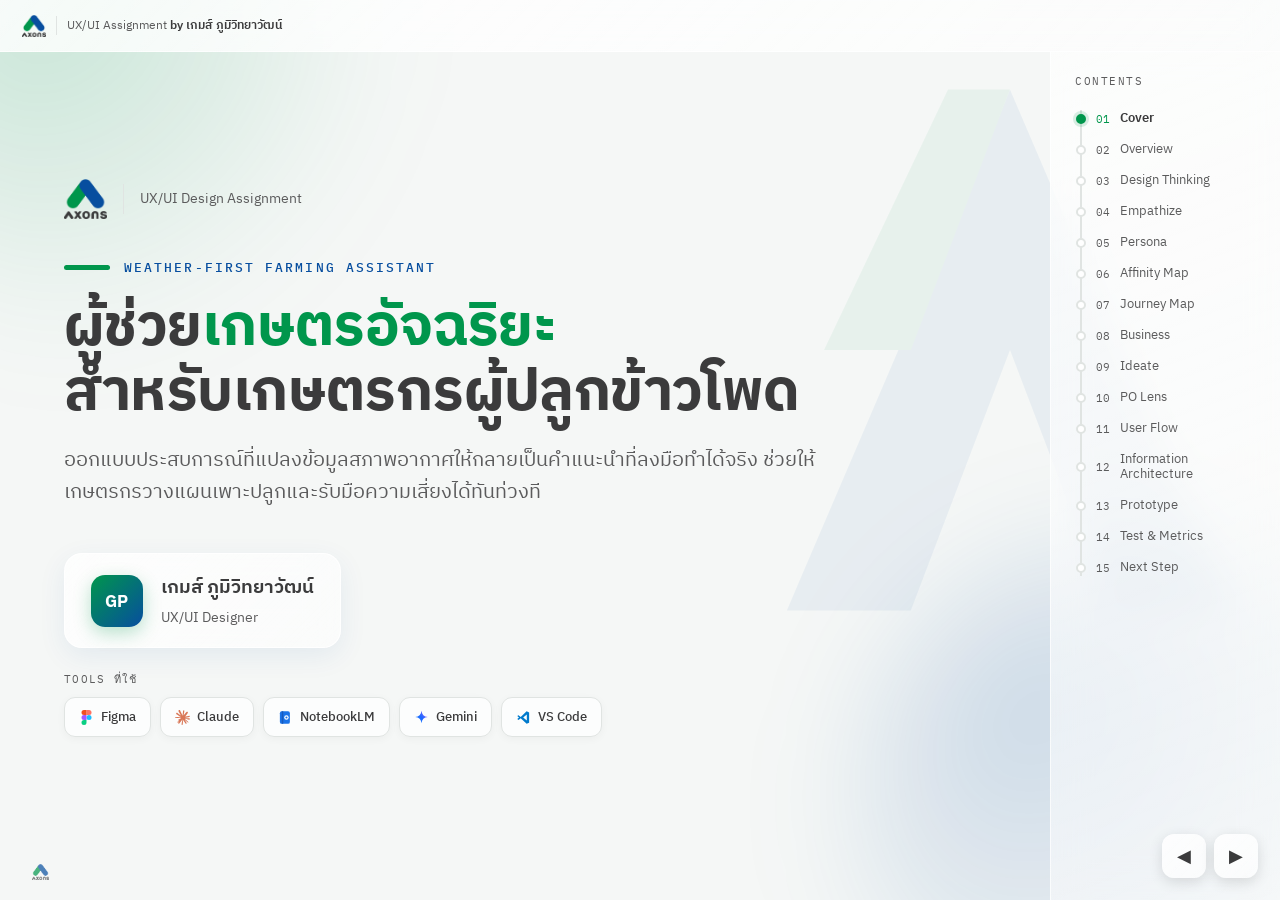
==== commit 369cf8db: "Add files via upload" ====
--- a/index.html
+++ b/index.html
@@ -553,27 +553,20 @@
       <!-- backlog -->
       <div class="card glass">
         <div class="ch"><span class="dot" style="background:var(--green)"></span><span class="lbl">Product Backlog · เรียงตาม priority</span></div>
+        <p style="font-size:12px;color:var(--ink-soft);margin-bottom:10px;">กดแต่ละรายการเพื่อดู User Story →</p>
         <div style="display:flex;flex-direction:column;gap:7px;">
-          <div class="bl-row"><span class="bl-no">1</span><span>AI Decision Assistant</span><span class="bl-tag must">Must</span></div>
-          <div class="bl-row"><span class="bl-no">2</span><span>ระบบจัดการแปลง (Plots)</span><span class="bl-tag must">Must</span></div>
-          <div class="bl-row"><span class="bl-no">3</span><span>Weather Dashboard</span><span class="bl-tag must">Must</span></div>
-          <div class="bl-row"><span class="bl-no">4</span><span>ระบบแจ้งเตือน</span><span class="bl-tag must">Must</span></div>
-          <div class="bl-row"><span class="bl-no">5</span><span>ปฏิทินเพาะปลูก</span><span class="bl-tag should">Should</span></div>
-          <div class="bl-row"><span class="bl-no">6</span><span>คลังความรู้ + ตลาด</span><span class="bl-tag could">Could</span></div>
+          <div class="bl-row active" onclick="showStory(0,this)"><span class="bl-no">1</span><span>AI Decision Assistant</span><span class="bl-tag must">Must</span></div>
+          <div class="bl-row" onclick="showStory(1,this)"><span class="bl-no">2</span><span>ระบบจัดการแปลง (Plots)</span><span class="bl-tag must">Must</span></div>
+          <div class="bl-row" onclick="showStory(2,this)"><span class="bl-no">3</span><span>Weather Dashboard</span><span class="bl-tag must">Must</span></div>
+          <div class="bl-row" onclick="showStory(3,this)"><span class="bl-no">4</span><span>ระบบแจ้งเตือน</span><span class="bl-tag must">Must</span></div>
+          <div class="bl-row" onclick="showStory(4,this)"><span class="bl-no">5</span><span>ปฏิทินเพาะปลูก</span><span class="bl-tag should">Should</span></div>
+          <div class="bl-row" onclick="showStory(5,this)"><span class="bl-no">6</span><span>คลังความรู้ + ตลาด</span><span class="bl-tag could">Could</span></div>
         </div>
       </div>
       <!-- user story -->
       <div class="card glass">
         <div class="ch"><span class="dot" style="background:var(--blue)"></span><span class="lbl">User Story + Acceptance Criteria</span></div>
-        <div class="story">
-          <span class="st-k">As a</span> เกษตรกรที่มีหลายแปลงปลูกต่างช่วงกัน<br>
-          <span class="st-k">I want</span> เห็นว่าแต่ละแปลงอยู่ระยะไหนและต้องทำอะไรวันนี้<br>
-          <span class="st-k">so that</span> จัดการได้ถูกแปลง ไม่สับสนว่าแปลงไหนต้องดูแลก่อน
-        </div>
-        <div style="margin-top:10px;display:flex;flex-direction:column;gap:6px;">
-          <div class="ac"><b>Given</b> มีหลายแปลง <b>When</b> เปิดหน้าหลัก <b>Then</b> เห็นการ์ดแต่ละแปลง + สถานะสี เขียว/เหลือง/แดง</div>
-          <div class="ac"><b>Given</b> แปลงเสี่ยงเร่งด่วน <b>When</b> ดูรายการ <b>Then</b> แปลงนั้นแสดงสีแดง + คำแนะนำที่ต้องรีบทำขึ้นก่อน</div>
-        </div>
+        <div id="storyBox"></div>
       </div>
     </div>
   </div>
@@ -1325,7 +1318,10 @@
 .moscow.wont{background:rgba(91,91,92,0.06);border-color:rgba(91,91,92,0.2);} .moscow.wont .ms-h{color:var(--ink-soft);} .moscow.wont li::before{background:var(--ink-soft);} .moscow.wont .ms-badge{background:linear-gradient(135deg,#7a7a7b,#5b5b5c);}
 
 /* backlog */
-.bl-row{display:grid;grid-template-columns:24px 1fr auto;align-items:center;gap:10px;font-size:13px;padding:8px 10px;border-radius:9px;background:rgba(255,255,255,0.5);border:1px solid var(--border);}
+.bl-row{display:grid;grid-template-columns:24px 1fr auto;align-items:center;gap:10px;font-size:13px;padding:8px 10px;border-radius:9px;background:rgba(255,255,255,0.5);border:1px solid var(--border);cursor:pointer;transition:all .15s;}
+.bl-row:hover{background:rgba(0,150,76,0.06);border-color:rgba(0,150,76,0.3);}
+.bl-row.active{background:rgba(0,150,76,0.1);border-color:var(--green);box-shadow:0 2px 8px rgba(0,150,76,0.12);}
+.bl-row.active .bl-no{background:var(--green);color:#fff;}
 .bl-no{font-family:'IBM Plex Mono',monospace;color:var(--ink-soft);font-size:12px;}
 .bl-tag{font-size:10.5px;padding:3px 9px;border-radius:999px;font-weight:600;font-family:'IBM Plex Mono',monospace;}
 .bl-tag.must{background:rgba(0,150,76,0.13);color:var(--green);}
@@ -1366,50 +1362,42 @@
 .ufl-sym.process{background:rgba(0,150,76,0.1);border:1.5px solid rgba(0,150,76,0.4);border-radius:4px;}
 .ufl-sym.decision{background:rgba(232,163,61,0.15);border:1.5px solid var(--amber);transform:rotate(45deg) scale(0.8);}
 
-.vflow-svg{width:100%;max-width:820px;margin:0 auto;}
-.vflow-svg svg{width:100%;height:auto;display:block;}
+.vflow{display:flex;flex-direction:column;align-items:center;}
 /* nodes */
-.vf-node{text-align:center;line-height:1.35;font-weight:600;font-size:13px;color:var(--charcoal);padding:14px 22px;border-radius:10px;max-width:380px;box-shadow:0 2px 8px rgba(0,0,0,0.05);}
+.vf-node{text-align:center;line-height:1.35;font-weight:600;font-size:13px;color:var(--charcoal);padding:13px 20px;border-radius:10px;max-width:380px;}
 .vf-node span{font-size:11px;font-weight:400;color:var(--ink-soft);display:block;margin-top:2px;}
-.vf-start{background:linear-gradient(135deg,var(--green),var(--green-dark));color:#fff;border-radius:999px;padding:14px 34px;box-shadow:0 4px 14px rgba(0,150,76,0.3);}
-.vf-end{background:linear-gradient(135deg,var(--green),var(--green-dark));color:#fff;border-radius:999px;box-shadow:0 4px 14px rgba(0,150,76,0.3);}
-.vf-end.soft{background:rgba(0,150,76,0.12);color:var(--green-dark);border:1.5px solid rgba(0,150,76,0.35);box-shadow:none;}
+.vf-start{background:linear-gradient(135deg,var(--green),var(--green-dark));color:#fff;border-radius:999px;padding:13px 32px;}
+.vf-end{background:linear-gradient(135deg,var(--green),var(--green-dark));color:#fff;border-radius:999px;}
+.vf-end.soft{background:rgba(0,150,76,0.12);color:var(--green-dark);border:1.5px solid rgba(0,150,76,0.35);}
 .vf-end.soft span{color:var(--ink-soft);}
-.vf-home{background:linear-gradient(135deg,var(--blue),var(--blue-dark));color:#fff;box-shadow:0 4px 14px rgba(7,78,159,0.3);}
+.vf-home{background:linear-gradient(135deg,var(--blue),var(--blue-dark));color:#fff;}
 .vf-home span{color:rgba(255,255,255,0.85);}
 .vf-input{background:rgba(7,78,159,0.07);border:1.5px solid var(--blue);position:relative;}
-.vf-process{background:rgba(0,150,76,0.08);border:1.5px solid rgba(0,150,76,0.4);}
+.vf-process{background:rgba(0,150,76,0.08);border:1.5px solid rgba(0,150,76,0.35);}
 .vf-process.warn{background:rgba(232,163,61,0.12);border-color:var(--amber);}
-.vf-process.sm{font-size:12px;padding:11px 12px;width:100%;}
+.vf-process.sm{font-size:12px;padding:10px 12px;width:100%;}
 /* decision diamond */
-.vf-decision{position:relative;background:rgba(232,163,61,0.14);border:1.5px solid var(--amber);color:#9a6a1f;font-weight:600;font-size:12.5px;text-align:center;padding:18px 30px;border-radius:8px;max-width:340px;box-shadow:0 2px 8px rgba(232,163,61,0.15);}
-.vf-decision::before{content:"◇";position:absolute;left:12px;top:50%;transform:translateY(-50%);font-size:14px;color:var(--amber);}
-
-/* ===== connectors — ชัดขึ้น มีลูกศร ===== */
-.vf-line{width:2.5px;height:30px;background:var(--blue);opacity:0.55;flex:none;position:relative;}
-/* ลูกศรชี้ลงปลายเส้นปกติ */
-.vf-line.arrow::after{content:"";position:absolute;bottom:-1px;left:50%;transform:translateX(-50%);border-left:5px solid transparent;border-right:5px solid transparent;border-top:7px solid var(--blue);opacity:1;}
-.vf-line.tall{height:auto;flex:1;min-height:120px;width:2.5px;align-self:stretch;margin:0 auto;opacity:0.55;}
-.vf-merge{width:2.5px;height:30px;background:var(--blue);opacity:0.55;position:relative;}
-/* จุดวงกลม merge บอกว่าเส้นมารวมกัน */
-.vf-merge::before{content:"";position:absolute;top:-5px;left:50%;transform:translateX(-50%);width:10px;height:10px;border-radius:50%;background:var(--blue);opacity:0.9;}
-.vf-merge.arrow::after{content:"";position:absolute;bottom:-1px;left:50%;transform:translateX(-50%);border-left:5px solid transparent;border-right:5px solid transparent;border-top:7px solid var(--blue);}
-
+.vf-decision{position:relative;background:rgba(232,163,61,0.12);border:1.5px solid var(--amber);color:#9a6a1f;font-weight:600;font-size:12.5px;text-align:center;padding:18px 28px;border-radius:8px;max-width:340px;}
+.vf-decision::before{content:"◇";position:absolute;left:10px;top:50%;transform:translateY(-50%);font-size:14px;color:var(--amber);}
+/* connectors */
+.vf-line{width:2px;height:20px;background:var(--blue);opacity:0.4;flex:none;}
+.vf-line.tall{height:auto;flex:1;min-height:120px;align-self:stretch;width:2px;margin:0 auto;}
+.vf-merge{width:2px;height:20px;background:var(--blue);opacity:0.4;}
 /* split (decision branches) */
-.vf-split{display:flex;gap:90px;align-items:stretch;justify-content:center;position:relative;width:100%;}
-.vf-split::before{content:"";position:absolute;top:0;left:30%;right:30%;height:2.5px;background:var(--blue);opacity:0.55;}
+.vf-split{display:flex;gap:40px;align-items:stretch;justify-content:center;position:relative;width:100%;}
+.vf-split::before{content:"";position:absolute;top:0;left:25%;right:25%;height:2px;background:var(--blue);opacity:0.4;}
 .vf-col{display:flex;flex-direction:column;align-items:center;position:relative;}
-.vf-col::before{content:"";position:absolute;top:0;left:50%;width:2.5px;height:10px;background:var(--blue);opacity:0.55;}
-.vf-elabel{font-size:11px;font-weight:700;font-family:'IBM Plex Mono',monospace;padding:4px 12px;border-radius:6px;margin-top:10px;border:1px solid transparent;}
-.vf-elabel.yes{background:rgba(0,150,76,0.14);color:var(--green-dark);border-color:rgba(0,150,76,0.3);}
-.vf-elabel.no{background:rgba(214,69,69,0.1);color:var(--danger);border-color:rgba(214,69,69,0.25);}
+.vf-col::before{content:"";position:absolute;top:0;left:50%;width:2px;height:8px;background:var(--blue);opacity:0.4;}
+.vf-elabel{font-size:11px;font-weight:700;font-family:'IBM Plex Mono',monospace;padding:3px 10px;border-radius:6px;margin-top:8px;}
+.vf-elabel.yes{background:rgba(0,150,76,0.12);color:var(--green-dark);}
+.vf-elabel.no{background:rgba(214,69,69,0.1);color:var(--danger);}
 /* 4-way fork */
-.vf-fork4-label{font-size:12px;color:var(--ink-soft);font-style:italic;margin:18px 0 16px;text-align:center;}
-.vf-fork4{display:grid;grid-template-columns:repeat(4,1fr);gap:18px;width:100%;position:relative;padding-top:16px;}
-.vf-fork4::before{content:"";position:absolute;top:0;left:12.5%;right:12.5%;height:2.5px;background:var(--blue);opacity:0.55;}
+.vf-fork4-label{font-size:12px;color:var(--ink-soft);font-style:italic;margin:14px 0 14px;text-align:center;}
+.vf-fork4{display:grid;grid-template-columns:repeat(4,1fr);gap:14px;width:100%;position:relative;padding-top:14px;}
+.vf-fork4::before{content:"";position:absolute;top:0;left:12.5%;right:12.5%;height:2px;background:var(--blue);opacity:0.4;}
 .vf-branch{display:flex;flex-direction:column;align-items:center;gap:0;position:relative;}
-.vf-branch::before{content:"";position:absolute;top:-16px;left:50%;width:2.5px;height:16px;background:var(--blue);opacity:0.55;}
-.vf-branch .vf-line{height:16px;}
+.vf-branch::before{content:"";position:absolute;top:-14px;left:50%;width:2px;height:14px;background:var(--blue);opacity:0.4;}
+.vf-branch .vf-line{height:14px;}
 
 /* swimlane */
 .swim{display:flex;flex-direction:column;gap:1px;background:var(--border);border:1px solid var(--border);border-radius:12px;overflow:hidden;}
@@ -1601,6 +1589,25 @@
   if(e.key==='Escape'){closeLightbox();}
 });
 
+// PO Lens — user stories ต่อ backlog item
+const stories=[
+  {as:"เกษตรกรที่ต้องตัดสินใจดูแลไร่ทุกวัน",want:"ได้รับคำแนะนำว่าควรทำอะไรวันนี้ แทนที่จะเห็นแค่ตัวเลขอากาศ",so:"ลงมือทำได้ทันทีโดยไม่ต้องตีความข้อมูลเอง",ac:[["มีข้อมูลอากาศวันนี้","เปิดหน้าหลัก","เห็นการ์ดคำแนะนำ AI พร้อมสิ่งที่ควรทำ"],["กดดูเหตุผล","แตะการ์ดคำแนะนำ","เห็นว่าคำแนะนำมาจากปัจจัยอากาศใดบ้าง"]]},
+  {as:"เกษตรกรที่มีหลายแปลงปลูกต่างช่วงกัน",want:"เห็นว่าแต่ละแปลงอยู่ระยะไหนและต้องทำอะไรวันนี้",so:"จัดการได้ถูกแปลง ไม่สับสนว่าแปลงไหนต้องดูแลก่อน",ac:[["มีหลายแปลง","เปิดหน้าหลัก","เห็นการ์ดแต่ละแปลง + สถานะสี เขียว/เหลือง/แดง"],["แปลงเสี่ยงเร่งด่วน","ดูรายการ","แปลงนั้นแสดงสีแดง + คำแนะนำที่ต้องรีบทำขึ้นก่อน"]]},
+  {as:"เกษตรกรที่วางแผนงานตามสภาพอากาศ",want:"ดูพยากรณ์อากาศพื้นที่ไร่ของตัวเองแบบเข้าใจง่าย",so:"คาดการณ์และเตรียมรับมือล่วงหน้าได้",ac:[["ตั้งค่าตำแหน่งไร่แล้ว","เปิดหน้าอากาศ","เห็นพยากรณ์รายวัน/รายสัปดาห์ของพื้นที่นั้น"],["มีฝนหรืออากาศรุนแรง","ดูพยากรณ์","ช่วงเวลาเสี่ยงถูกเน้นให้เห็นชัด"]]},
+  {as:"เกษตรกรที่อาจพลาดช่วงเวลาสำคัญ",want:"ได้รับแจ้งเตือนเมื่อมีความเสี่ยงหรือมีสิ่งที่ต้องทำ",so:"ไม่พลาดจังหวะสำคัญแม้ไม่ได้เปิดแอปบ่อย",ac:[["ระบบพบความเสี่ยงอากาศ","ถึงเวลาที่ตั้งไว้","ส่ง Push แจ้งเตือนพร้อมสิ่งที่ควรทำ"],["เปิดการแจ้งเตือน","แตะ Push","เข้าสู่หน้าที่เกี่ยวข้องโดยตรง"]]},
+  {as:"เกษตรกรที่อยากติดตามพัฒนาการของพืช",want:"เห็นปฏิทินว่าข้าวโพดอยู่ระยะไหนและกิจกรรมถัดไปคืออะไร",so:"วางแผนงานล่วงหน้าตามระยะการเติบโตได้",ac:[["บันทึกวันหว่านแล้ว","เปิดปฏิทิน","เห็นระยะปัจจุบัน + วันสำคัญถัดไป"],["ถึงระยะใหม่","เปิดแอป","ปฏิทินอัปเดตระยะและกิจกรรมที่ต้องทำ"]]},
+  {as:"เกษตรกรที่อยากรู้วิธีดูแลและขายผลผลิต",want:"เข้าถึงความรู้การเพาะปลูกและข้อมูลตลาดในที่เดียว",so:"ดูแลพืชได้ถูกวิธีและขายได้ราคาดีขึ้น",ac:[["เปิดคลังความรู้","เลือกหัวข้อ","เห็นเนื้อหาย่อยเข้าใจง่ายเหมาะกับระยะพืช"],["เปิดหน้าตลาด","ดูราคา","เห็นราคารับซื้อและจุดรับซื้อใกล้เคียง"]]}
+];
+function showStory(i,el){
+  const s=stories[i];
+  const acHtml=s.ac.map(a=>`<div class="ac"><b>Given</b> ${a[0]} <b>When</b> ${a[1]} <b>Then</b> ${a[2]}</div>`).join("");
+  document.getElementById('storyBox').innerHTML=
+    `<div class="story"><span class="st-k">As a</span> ${s.as}<br><span class="st-k">I want</span> ${s.want}<br><span class="st-k">so that</span> ${s.so}</div>`+
+    `<div style="margin-top:10px;display:flex;flex-direction:column;gap:6px;">${acHtml}</div>`;
+  if(el){document.querySelectorAll('.bl-row').forEach(r=>r.classList.remove('active'));el.classList.add('active');}
+}
+showStory(0,null);
+
 function togglePersona(){
   const c=document.getElementById('personaCollapse');
   const ic=document.getElementById('ptIcon');
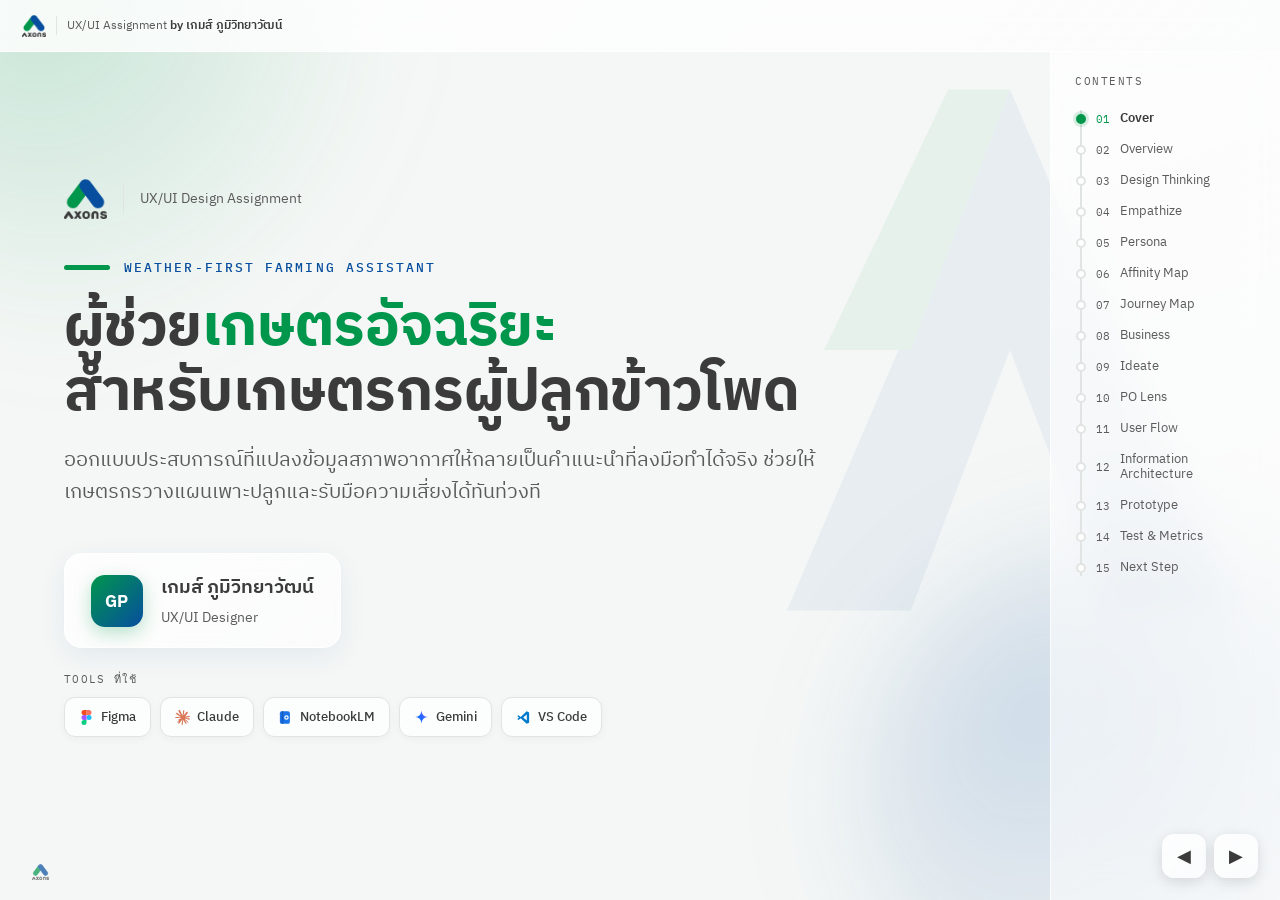
==== commit a2ae8652: "Add files via upload" ====
--- a/index.html
+++ b/index.html
@@ -102,15 +102,22 @@
       <!-- timeline -->
       <div class="card glass">
         <div class="ch"><span class="dot" style="background:var(--blue)"></span><span class="lbl">Project Timeline · 25 มิ.ย – 1 ก.ค. 2569</span></div>
-        <div style="display:flex;flex-direction:column;gap:11px;margin-top:4px;">
-          <!-- timeline rows -->
-          <div class="tl-row" style="--w:100%;--c:var(--green)"><span class="tl-day">วันที่ 1</span><div class="tl-track"><div class="tl-bar"><span class="tl-task">Research + วาง Scope</span></div></div></div>
-          <div class="tl-row" style="--w:88%;--c:var(--green)"><span class="tl-day">วันที่ 2</span><div class="tl-track"><div class="tl-bar"><span class="tl-task">Empathize + Define</span></div></div></div>
-          <div class="tl-row" style="--w:76%;--c:#2a76b8"><span class="tl-day">วันที่ 3</span><div class="tl-track"><div class="tl-bar"><span class="tl-task">Business + PO Methods</span></div></div></div>
-          <div class="tl-row" style="--w:64%;--c:#2a76b8"><span class="tl-day">วันที่ 4</span><div class="tl-track"><div class="tl-bar"><span class="tl-task">Ideate + User Flow + IA</span></div></div></div>
-          <div class="tl-row" style="--w:52%;--c:var(--blue)"><span class="tl-day">วันที่ 5</span><div class="tl-track"><div class="tl-bar"><span class="tl-task">Prototype + Mockup</span></div></div></div>
-          <div class="tl-row" style="--w:40%;--c:var(--blue)"><span class="tl-day">วันที่ 6</span><div class="tl-track"><div class="tl-bar"><span class="tl-task">Test Plan + Metrics</span></div></div></div>
-          <div class="tl-row" style="--w:28%;--c:var(--amber)"><span class="tl-day">วันที่ 7</span><div class="tl-track"><div class="tl-bar"><span class="tl-task">ประกอบสไลด์ + ซ้อมพูด</span></div></div></div>
+        <div class="gantt">
+          <!-- header: day axis -->
+          <div class="gantt-head">
+            <span class="gantt-label"></span>
+            <div class="gantt-grid">
+              <span>D1</span><span>D2</span><span>D3</span><span>D4</span><span>D5</span><span>D6</span><span>D7</span>
+            </div>
+          </div>
+          <!-- rows: bar วางตามช่วงวันจริง (--s=วันเริ่ม, --d=จำนวนวัน) -->
+          <div class="gantt-row"><span class="gantt-label">Research + วาง Scope</span><div class="gantt-grid"><div class="gantt-bar" style="--s:1;--d:1;--c:var(--green)"></div></div></div>
+          <div class="gantt-row"><span class="gantt-label">Empathize + Define</span><div class="gantt-grid"><div class="gantt-bar" style="--s:2;--d:1;--c:var(--green)"></div></div></div>
+          <div class="gantt-row"><span class="gantt-label">Business + PO Methods</span><div class="gantt-grid"><div class="gantt-bar" style="--s:3;--d:1;--c:#2a76b8"></div></div></div>
+          <div class="gantt-row"><span class="gantt-label">Ideate + User Flow + IA</span><div class="gantt-grid"><div class="gantt-bar" style="--s:4;--d:1;--c:#2a76b8"></div></div></div>
+          <div class="gantt-row"><span class="gantt-label">Prototype + Mockup</span><div class="gantt-grid"><div class="gantt-bar" style="--s:5;--d:1;--c:var(--blue)"></div></div></div>
+          <div class="gantt-row"><span class="gantt-label">Test Plan + Metrics</span><div class="gantt-grid"><div class="gantt-bar" style="--s:6;--d:1;--c:var(--blue)"></div></div></div>
+          <div class="gantt-row"><span class="gantt-label">ประกอบสไลด์ + ซ้อมพูด</span><div class="gantt-grid"><div class="gantt-bar" style="--s:7;--d:1;--c:var(--amber)"></div></div></div>
         </div>
       </div>
     </div>
@@ -1171,12 +1178,17 @@
 </div>
 
 <style>
-/* timeline rows */
-.tl-row{display:grid;grid-template-columns:56px 1fr;align-items:center;gap:12px;}
-.tl-day{font-size:12px;color:var(--ink-soft);font-family:'IBM Plex Mono',monospace;}
-.tl-track{position:relative;height:30px;display:flex;align-items:center;}
-.tl-bar{height:30px;width:var(--w);min-width:160px;background:var(--c);border-radius:8px;opacity:0.92;display:flex;align-items:center;padding-left:14px;}
-.tl-task{font-size:13px;color:#fff;font-weight:500;white-space:nowrap;}
+/* gantt chart */
+.gantt{margin-top:6px;}
+.gantt-head{display:grid;grid-template-columns:180px 1fr;align-items:center;margin-bottom:8px;}
+.gantt-head .gantt-grid{display:grid;grid-template-columns:repeat(7,1fr);}
+.gantt-head .gantt-grid span{font-size:11px;color:var(--ink-soft);font-family:'IBM Plex Mono',monospace;text-align:center;padding-bottom:4px;border-bottom:1px solid var(--border);}
+.gantt-row{display:grid;grid-template-columns:180px 1fr;align-items:center;gap:0;height:34px;}
+.gantt-row .gantt-label{font-size:12.5px;color:var(--charcoal);font-weight:500;padding-right:12px;white-space:nowrap;overflow:hidden;text-overflow:ellipsis;}
+.gantt-row .gantt-grid{display:grid;grid-template-columns:repeat(7,1fr);position:relative;height:100%;align-items:center;}
+/* เส้น grid แนวตั้งจางๆ */
+.gantt-row .gantt-grid::before{content:"";position:absolute;inset:0;background-image:repeating-linear-gradient(to right,transparent,transparent calc(100%/7 - 1px),var(--border) calc(100%/7 - 1px),var(--border) calc(100%/7));opacity:0.5;}
+.gantt-bar{grid-column:var(--s) / span var(--d);height:22px;background:var(--c);border-radius:6px;opacity:0.92;position:relative;z-index:1;box-shadow:0 2px 6px rgba(0,0,0,0.08);}
 /* design thinking cards */
 .dt{display:flex;flex-direction:column;gap:6px;padding:18px 16px;}
 .dt-ic{width:42px;height:42px;border-radius:12px;display:flex;align-items:center;justify-content:center;margin-bottom:6px;}
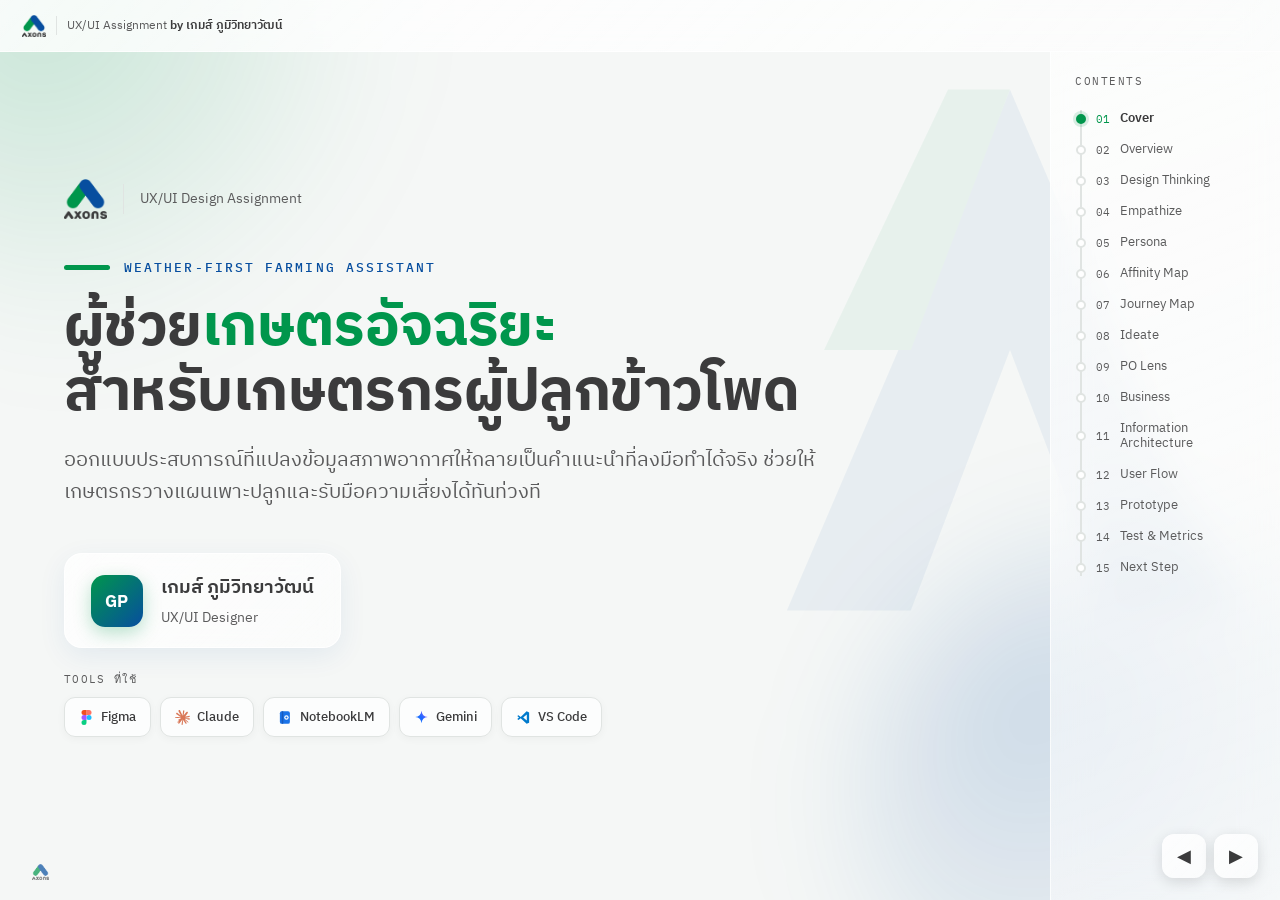
==== commit 957e5d8e: "Add files via upload" ====
--- a/index.html
+++ b/index.html
@@ -102,22 +102,15 @@
       <!-- timeline -->
       <div class="card glass">
         <div class="ch"><span class="dot" style="background:var(--blue)"></span><span class="lbl">Project Timeline · 25 มิ.ย – 1 ก.ค. 2569</span></div>
-        <div class="gantt">
-          <!-- header: day axis -->
-          <div class="gantt-head">
-            <span class="gantt-label"></span>
-            <div class="gantt-grid">
-              <span>D1</span><span>D2</span><span>D3</span><span>D4</span><span>D5</span><span>D6</span><span>D7</span>
-            </div>
-          </div>
-          <!-- rows: bar วางตามช่วงวันจริง (--s=วันเริ่ม, --d=จำนวนวัน) -->
-          <div class="gantt-row"><span class="gantt-label">Research + วาง Scope</span><div class="gantt-grid"><div class="gantt-bar" style="--s:1;--d:1;--c:var(--green)"></div></div></div>
-          <div class="gantt-row"><span class="gantt-label">Empathize + Define</span><div class="gantt-grid"><div class="gantt-bar" style="--s:2;--d:1;--c:var(--green)"></div></div></div>
-          <div class="gantt-row"><span class="gantt-label">Business + PO Methods</span><div class="gantt-grid"><div class="gantt-bar" style="--s:3;--d:1;--c:#2a76b8"></div></div></div>
-          <div class="gantt-row"><span class="gantt-label">Ideate + User Flow + IA</span><div class="gantt-grid"><div class="gantt-bar" style="--s:4;--d:1;--c:#2a76b8"></div></div></div>
-          <div class="gantt-row"><span class="gantt-label">Prototype + Mockup</span><div class="gantt-grid"><div class="gantt-bar" style="--s:5;--d:1;--c:var(--blue)"></div></div></div>
-          <div class="gantt-row"><span class="gantt-label">Test Plan + Metrics</span><div class="gantt-grid"><div class="gantt-bar" style="--s:6;--d:1;--c:var(--blue)"></div></div></div>
-          <div class="gantt-row"><span class="gantt-label">ประกอบสไลด์ + ซ้อมพูด</span><div class="gantt-grid"><div class="gantt-bar" style="--s:7;--d:1;--c:var(--amber)"></div></div></div>
+        <div style="display:flex;flex-direction:column;gap:11px;margin-top:4px;">
+          <!-- timeline rows -->
+          <div class="tl-row" style="--w:100%;--c:var(--green)"><span class="tl-day">วันที่ 1</span><div class="tl-track"><div class="tl-bar"><span class="tl-task">Research + วาง Scope</span></div></div></div>
+          <div class="tl-row" style="--w:88%;--c:var(--green)"><span class="tl-day">วันที่ 2</span><div class="tl-track"><div class="tl-bar"><span class="tl-task">Empathize + Define</span></div></div></div>
+          <div class="tl-row" style="--w:76%;--c:#2a76b8"><span class="tl-day">วันที่ 3</span><div class="tl-track"><div class="tl-bar"><span class="tl-task">Business + PO Methods</span></div></div></div>
+          <div class="tl-row" style="--w:64%;--c:#2a76b8"><span class="tl-day">วันที่ 4</span><div class="tl-track"><div class="tl-bar"><span class="tl-task">Ideate + User Flow + IA</span></div></div></div>
+          <div class="tl-row" style="--w:52%;--c:var(--blue)"><span class="tl-day">วันที่ 5</span><div class="tl-track"><div class="tl-bar"><span class="tl-task">Prototype + Mockup</span></div></div></div>
+          <div class="tl-row" style="--w:40%;--c:var(--blue)"><span class="tl-day">วันที่ 6</span><div class="tl-track"><div class="tl-bar"><span class="tl-task">Test Plan + Metrics</span></div></div></div>
+          <div class="tl-row" style="--w:28%;--c:var(--amber)"><span class="tl-day">วันที่ 7</span><div class="tl-track"><div class="tl-bar"><span class="tl-task">ประกอบสไลด์ + ซ้อมพูด</span></div></div></div>
         </div>
       </div>
     </div>
@@ -425,6 +418,80 @@
   </div>
   <div class="mini-brand"><img src="assets/axons_logo.png" alt=""></div>
   <div class="slide-num">07</div>
+</section>
+
+<!-- ===== SLIDE 9 — IDEATE (Feature + MoSCoW) ===== -->
+<section class="slide" id="s-ideate" data-nav="Ideate">
+  <div class="bg-mesh"><div class="blob g" style="width:440px;height:440px;bottom:-180px;left:-120px;"></div></div>
+  <div class="slide-inner">
+    <div class="m-head">
+      <div class="left">
+        <div class="titrow"><span class="accent-bar"></span><h2>Ideate <span class="en">·</span> หาทางออก &amp; จัดลำดับ</h2></div>
+        <p class="desc">แปลงปัญหาเป็นฟีเจอร์ แล้วจัดลำดับความสำคัญด้วย MoSCoW เพื่อโฟกัสสิ่งที่เป็นแกนหลักก่อน</p>
+      </div>
+      <span class="step-chip">Ideate · PO</span>
+    </div>
+    <div class="moscow-board">
+      <div class="moscow must">
+        <div class="ms-top"><div class="ms-badge">M</div><div class="ms-h">Must have<span>ต้องมี จำเป็นที่สุด</span></div></div>
+        <ul><li>AI Decision Assistant</li><li>ระบบจัดการแปลง (Plots)</li><li>Weather Dashboard</li><li>การ์ดแจ้งเตือน</li></ul>
+        <div class="ms-note">แกนหลักของคุณค่า ถ้าขาดไปแอปจะไม่ต่างจากแอปอากาศทั่วไป</div>
+      </div>
+      <div class="moscow should">
+        <div class="ms-top"><div class="ms-badge">S</div><div class="ms-h">Should have<span>ควรมี สำคัญรองลงมา</span></div></div>
+        <ul><li>ปฏิทินเพาะปลูกผูกระยะโต</li><li>บันทึกประวัติการดูแลรายแปลง</li></ul>
+        <div class="ms-note">เพิ่มคุณค่าได้มาก แต่ไม่ใช่เงื่อนไขที่ทำให้แอปใช้งานได้</div>
+      </div>
+      <div class="moscow could">
+        <div class="ms-top"><div class="ms-badge">C</div><div class="ms-h">Could have<span>มีก็ดี ถ้าเวลาเหลือ</span></div></div>
+        <ul><li>คลังความรู้ย่อย</li><li>ช่องเชื่อมตลาด</li></ul>
+        <div class="ms-note">ทำให้ประสบการณ์สมบูรณ์ขึ้น แต่ตัดออกได้หากทรัพยากรจำกัด</div>
+      </div>
+      <div class="moscow wont">
+        <div class="ms-top"><div class="ms-badge">W</div><div class="ms-h">Won't have<span>ยังไม่ทำในรอบนี้</span></div></div>
+        <ul><li>คำแนะนำรายแปลงเชิงลึก (ปุ๋ย/น้ำตามระยะ)</li><li>ระบบซื้อขายผลผลิตในแอป</li></ul>
+        <div class="ms-note">จงใจเลื่อนออกไปก่อน เพื่อให้โฟกัสกับแกนหลักได้เต็มที่</div>
+      </div>
+    </div>
+  </div>
+  <div class="mini-brand"><img src="assets/axons_logo.png" alt=""></div>
+  <div class="slide-num">08</div>
+</section>
+
+<!-- ===== SLIDE 10 — PO LENS (Backlog + User Story) ===== -->
+<section class="slide" id="s-po" data-nav="PO Lens">
+  <div class="bg-mesh"><div class="blob b" style="width:440px;height:440px;top:-160px;right:-120px;"></div></div>
+  <div class="slide-inner">
+    <div class="m-head">
+      <div class="left">
+        <div class="titrow"><span class="accent-bar"></span><h2>Product Owner Lens <span class="en">·</span> แปลงเป็นงานจริง</h2></div>
+        <p class="desc">จัดลำดับ Product Backlog และเขียน User Story พร้อม Acceptance Criteria สำหรับส่งต่อให้ทีมพัฒนา</p>
+      </div>
+      <span class="step-chip blue">Ideate · PO</span>
+    </div>
+    <div style="display:grid;grid-template-columns:0.85fr 1.15fr;gap:18px;">
+      <!-- backlog -->
+      <div class="card glass">
+        <div class="ch"><span class="dot" style="background:var(--green)"></span><span class="lbl">Product Backlog · เรียงตาม priority</span></div>
+        <p style="font-size:12px;color:var(--ink-soft);margin-bottom:10px;">กดแต่ละรายการเพื่อดู User Story →</p>
+        <div style="display:flex;flex-direction:column;gap:7px;">
+          <div class="bl-row active" onclick="showStory(0,this)"><span class="bl-no">1</span><span>AI Decision Assistant</span><span class="bl-tag must">Must</span></div>
+          <div class="bl-row" onclick="showStory(1,this)"><span class="bl-no">2</span><span>ระบบจัดการแปลง (Plots)</span><span class="bl-tag must">Must</span></div>
+          <div class="bl-row" onclick="showStory(2,this)"><span class="bl-no">3</span><span>Weather Dashboard</span><span class="bl-tag must">Must</span></div>
+          <div class="bl-row" onclick="showStory(3,this)"><span class="bl-no">4</span><span>ระบบแจ้งเตือน</span><span class="bl-tag must">Must</span></div>
+          <div class="bl-row" onclick="showStory(4,this)"><span class="bl-no">5</span><span>ปฏิทินเพาะปลูก</span><span class="bl-tag should">Should</span></div>
+          <div class="bl-row" onclick="showStory(5,this)"><span class="bl-no">6</span><span>คลังความรู้ + ตลาด</span><span class="bl-tag could">Could</span></div>
+        </div>
+      </div>
+      <!-- user story -->
+      <div class="card glass">
+        <div class="ch"><span class="dot" style="background:var(--blue)"></span><span class="lbl">User Story + Acceptance Criteria</span></div>
+        <div id="storyBox"></div>
+      </div>
+    </div>
+  </div>
+  <div class="mini-brand"><img src="assets/axons_logo.png" alt=""></div>
+  <div class="slide-num">09</div>
 </section>
 
 <!-- ===== SLIDE 8 — BUSINESS & STRATEGY ===== -->
@@ -504,81 +571,60 @@
     </div>
   </div>
   <div class="mini-brand"><img src="assets/axons_logo.png" alt=""></div>
-  <div class="slide-num">08</div>
+  <div class="slide-num">10</div>
 </section>
 
-<!-- ===== SLIDE 9 — IDEATE (Feature + MoSCoW) ===== -->
-<section class="slide" id="s-ideate" data-nav="Ideate">
-  <div class="bg-mesh"><div class="blob g" style="width:440px;height:440px;bottom:-180px;left:-120px;"></div></div>
+<!-- ===== SLIDE 12 — INFORMATION ARCHITECTURE ===== -->
+<section class="slide tall" id="s-ia" data-nav="Information Architecture">
+  <div class="bg-mesh"><div class="blob b" style="width:440px;height:440px;bottom:-180px;left:-120px;"></div></div>
   <div class="slide-inner">
     <div class="m-head">
       <div class="left">
-        <div class="titrow"><span class="accent-bar"></span><h2>Ideate <span class="en">·</span> หาทางออก &amp; จัดลำดับ</h2></div>
-        <p class="desc">แปลงปัญหาเป็นฟีเจอร์ แล้วจัดลำดับความสำคัญด้วย MoSCoW เพื่อโฟกัสสิ่งที่เป็นแกนหลักก่อน</p>
-      </div>
-      <span class="step-chip">Ideate · PO</span>
-    </div>
-    <div class="moscow-board">
-      <div class="moscow must">
-        <div class="ms-top"><div class="ms-badge">M</div><div class="ms-h">Must have<span>ต้องมี จำเป็นที่สุด</span></div></div>
-        <ul><li>AI Decision Assistant</li><li>ระบบจัดการแปลง (Plots)</li><li>Weather Dashboard</li><li>การ์ดแจ้งเตือน</li></ul>
-        <div class="ms-note">แกนหลักของคุณค่า ถ้าขาดไปแอปจะไม่ต่างจากแอปอากาศทั่วไป</div>
-      </div>
-      <div class="moscow should">
-        <div class="ms-top"><div class="ms-badge">S</div><div class="ms-h">Should have<span>ควรมี สำคัญรองลงมา</span></div></div>
-        <ul><li>ปฏิทินเพาะปลูกผูกระยะโต</li><li>บันทึกประวัติการดูแลรายแปลง</li></ul>
-        <div class="ms-note">เพิ่มคุณค่าได้มาก แต่ไม่ใช่เงื่อนไขที่ทำให้แอปใช้งานได้</div>
-      </div>
-      <div class="moscow could">
-        <div class="ms-top"><div class="ms-badge">C</div><div class="ms-h">Could have<span>มีก็ดี ถ้าเวลาเหลือ</span></div></div>
-        <ul><li>คลังความรู้ย่อย</li><li>ช่องเชื่อมตลาด</li></ul>
-        <div class="ms-note">ทำให้ประสบการณ์สมบูรณ์ขึ้น แต่ตัดออกได้หากทรัพยากรจำกัด</div>
-      </div>
-      <div class="moscow wont">
-        <div class="ms-top"><div class="ms-badge">W</div><div class="ms-h">Won't have<span>ยังไม่ทำในรอบนี้</span></div></div>
-        <ul><li>คำแนะนำรายแปลงเชิงลึก (ปุ๋ย/น้ำตามระยะ)</li><li>ระบบซื้อขายผลผลิตในแอป</li></ul>
-        <div class="ms-note">จงใจเลื่อนออกไปก่อน เพื่อให้โฟกัสกับแกนหลักได้เต็มที่</div>
-      </div>
+        <div class="titrow"><span class="accent-bar"></span><h2>Information Architecture <span class="en">·</span> โครงสร้างข้อมูล</h2></div>
+        <p class="desc">โครงสร้างการจัดวางเนื้อหาทั้งแอป จากเมนูหลักลงไปแต่ละชั้น เพื่อให้ผู้ใช้สูงวัยหาสิ่งที่ต้องการได้ง่าย</p>
+      </div>
+      <span class="step-chip blue">Prototype</span>
+    </div>
+    <div class="card glass">
+      <div class="ch"><span class="dot" style="background:var(--blue)"></span><span class="lbl">Site Map · โครงสร้าง 4 เมนูหลัก</span></div>
+      <div class="ia-tree">
+        <div class="ia-root">📱 AXONS Farming App</div>
+        <div class="ia-cols">
+          <div class="ia-col">
+            <div class="ia-l1 green">🏠 หน้าหลัก</div>
+            <div class="ia-l2">การ์ดคำแนะนำ AI</div>
+            <div class="ia-l3">ดูเหตุผลเบื้องหลัง</div>
+            <div class="ia-l2">แปลงของฉัน (carousel)</div>
+            <div class="ia-l3">รายละเอียดแปลง</div>
+            <div class="ia-l3">แปลงทั้งหมด</div>
+            <div class="ia-l3">เพิ่มแปลง</div>
+            <div class="ia-l2">อากาศวันนี้ + 7 วัน</div>
+          </div>
+          <div class="ia-col">
+            <div class="ia-l1 blue">📅 ปฏิทินเพาะปลูก</div>
+            <div class="ia-l2">เลือกแปลง (dropdown)</div>
+            <div class="ia-l2">บันทึกวันหว่าน</div>
+            <div class="ia-l2">ระยะการเติบโตปัจจุบัน</div>
+            <div class="ia-l2">สิ่งที่ต้องระวังในระยะนี้</div>
+          </div>
+          <div class="ia-col">
+            <div class="ia-l1 indigo">📚 คลังความรู้</div>
+            <div class="ia-l2">คลิปสั้นตามจังหวะ</div>
+            <div class="ia-l2">การ์ดความรู้ดูแลพืช</div>
+          </div>
+          <div class="ia-col">
+            <div class="ia-l1 amber">🛒 ตลาด</div>
+            <div class="ia-l2">ราคารับซื้อวันนี้</div>
+            <div class="ia-l2">จุดรับซื้อใกล้ตัว</div>
+            <div class="ia-l2">ข้อมูลนโยบายไม่เผา</div>
+          </div>
+        </div>
+      </div>
+      <div style="margin-top:14px;font-size:12.5px;color:var(--ink-soft);font-style:italic;border-top:1px solid var(--border);padding-top:12px;">เลือกเมนูล่างเพียง 4 ปุ่ม เพื่อลดความซับซ้อนสำหรับผู้ใช้สูงวัย โดยวาง "แปลงของฉัน" ไว้ใต้หน้าหลักเพราะเป็นบริบทของคำแนะนำที่ผู้ใช้เห็นทุกวัน ไม่แยกเป็นเมนูเอกเทศ</div>
     </div>
   </div>
   <div class="mini-brand"><img src="assets/axons_logo.png" alt=""></div>
-  <div class="slide-num">09</div>
-</section>
-
-<!-- ===== SLIDE 10 — PO LENS (Backlog + User Story) ===== -->
-<section class="slide" id="s-po" data-nav="PO Lens">
-  <div class="bg-mesh"><div class="blob b" style="width:440px;height:440px;top:-160px;right:-120px;"></div></div>
-  <div class="slide-inner">
-    <div class="m-head">
-      <div class="left">
-        <div class="titrow"><span class="accent-bar"></span><h2>Product Owner Lens <span class="en">·</span> แปลงเป็นงานจริง</h2></div>
-        <p class="desc">จัดลำดับ Product Backlog และเขียน User Story พร้อม Acceptance Criteria สำหรับส่งต่อให้ทีมพัฒนา</p>
-      </div>
-      <span class="step-chip blue">Ideate · PO</span>
-    </div>
-    <div style="display:grid;grid-template-columns:0.85fr 1.15fr;gap:18px;">
-      <!-- backlog -->
-      <div class="card glass">
-        <div class="ch"><span class="dot" style="background:var(--green)"></span><span class="lbl">Product Backlog · เรียงตาม priority</span></div>
-        <p style="font-size:12px;color:var(--ink-soft);margin-bottom:10px;">กดแต่ละรายการเพื่อดู User Story →</p>
-        <div style="display:flex;flex-direction:column;gap:7px;">
-          <div class="bl-row active" onclick="showStory(0,this)"><span class="bl-no">1</span><span>AI Decision Assistant</span><span class="bl-tag must">Must</span></div>
-          <div class="bl-row" onclick="showStory(1,this)"><span class="bl-no">2</span><span>ระบบจัดการแปลง (Plots)</span><span class="bl-tag must">Must</span></div>
-          <div class="bl-row" onclick="showStory(2,this)"><span class="bl-no">3</span><span>Weather Dashboard</span><span class="bl-tag must">Must</span></div>
-          <div class="bl-row" onclick="showStory(3,this)"><span class="bl-no">4</span><span>ระบบแจ้งเตือน</span><span class="bl-tag must">Must</span></div>
-          <div class="bl-row" onclick="showStory(4,this)"><span class="bl-no">5</span><span>ปฏิทินเพาะปลูก</span><span class="bl-tag should">Should</span></div>
-          <div class="bl-row" onclick="showStory(5,this)"><span class="bl-no">6</span><span>คลังความรู้ + ตลาด</span><span class="bl-tag could">Could</span></div>
-        </div>
-      </div>
-      <!-- user story -->
-      <div class="card glass">
-        <div class="ch"><span class="dot" style="background:var(--blue)"></span><span class="lbl">User Story + Acceptance Criteria</span></div>
-        <div id="storyBox"></div>
-      </div>
-    </div>
-  </div>
-  <div class="mini-brand"><img src="assets/axons_logo.png" alt=""></div>
-  <div class="slide-num">10</div>
+  <div class="slide-num">11</div>
 </section>
 
 <!-- ===== SLIDE 11 — PROTOTYPE (Flow + IA + Mockup) ===== -->
@@ -826,59 +872,6 @@
     </div>
   </div>
   <div class="mini-brand"><img src="assets/axons_logo.png" alt=""></div>
-  <div class="slide-num">11</div>
-</section>
-
-<!-- ===== SLIDE 12 — INFORMATION ARCHITECTURE ===== -->
-<section class="slide tall" id="s-ia" data-nav="Information Architecture">
-  <div class="bg-mesh"><div class="blob b" style="width:440px;height:440px;bottom:-180px;left:-120px;"></div></div>
-  <div class="slide-inner">
-    <div class="m-head">
-      <div class="left">
-        <div class="titrow"><span class="accent-bar"></span><h2>Information Architecture <span class="en">·</span> โครงสร้างข้อมูล</h2></div>
-        <p class="desc">โครงสร้างการจัดวางเนื้อหาทั้งแอป จากเมนูหลักลงไปแต่ละชั้น เพื่อให้ผู้ใช้สูงวัยหาสิ่งที่ต้องการได้ง่าย</p>
-      </div>
-      <span class="step-chip blue">Prototype</span>
-    </div>
-    <div class="card glass">
-      <div class="ch"><span class="dot" style="background:var(--blue)"></span><span class="lbl">Site Map · โครงสร้าง 4 เมนูหลัก</span></div>
-      <div class="ia-tree">
-        <div class="ia-root">📱 AXONS Farming App</div>
-        <div class="ia-cols">
-          <div class="ia-col">
-            <div class="ia-l1 green">🏠 หน้าหลัก</div>
-            <div class="ia-l2">การ์ดคำแนะนำ AI</div>
-            <div class="ia-l3">ดูเหตุผลเบื้องหลัง</div>
-            <div class="ia-l2">แปลงของฉัน (carousel)</div>
-            <div class="ia-l3">รายละเอียดแปลง</div>
-            <div class="ia-l3">แปลงทั้งหมด</div>
-            <div class="ia-l3">เพิ่มแปลง</div>
-            <div class="ia-l2">อากาศวันนี้ + 7 วัน</div>
-          </div>
-          <div class="ia-col">
-            <div class="ia-l1 blue">📅 ปฏิทินเพาะปลูก</div>
-            <div class="ia-l2">เลือกแปลง (dropdown)</div>
-            <div class="ia-l2">บันทึกวันหว่าน</div>
-            <div class="ia-l2">ระยะการเติบโตปัจจุบัน</div>
-            <div class="ia-l2">สิ่งที่ต้องระวังในระยะนี้</div>
-          </div>
-          <div class="ia-col">
-            <div class="ia-l1 indigo">📚 คลังความรู้</div>
-            <div class="ia-l2">คลิปสั้นตามจังหวะ</div>
-            <div class="ia-l2">การ์ดความรู้ดูแลพืช</div>
-          </div>
-          <div class="ia-col">
-            <div class="ia-l1 amber">🛒 ตลาด</div>
-            <div class="ia-l2">ราคารับซื้อวันนี้</div>
-            <div class="ia-l2">จุดรับซื้อใกล้ตัว</div>
-            <div class="ia-l2">ข้อมูลนโยบายไม่เผา</div>
-          </div>
-        </div>
-      </div>
-      <div style="margin-top:14px;font-size:12.5px;color:var(--ink-soft);font-style:italic;border-top:1px solid var(--border);padding-top:12px;">เลือกเมนูล่างเพียง 4 ปุ่ม เพื่อลดความซับซ้อนสำหรับผู้ใช้สูงวัย โดยวาง "แปลงของฉัน" ไว้ใต้หน้าหลักเพราะเป็นบริบทของคำแนะนำที่ผู้ใช้เห็นทุกวัน ไม่แยกเป็นเมนูเอกเทศ</div>
-    </div>
-  </div>
-  <div class="mini-brand"><img src="assets/axons_logo.png" alt=""></div>
   <div class="slide-num">12</div>
 </section>
 
@@ -1115,8 +1108,8 @@
       <div class="principle-grid">
         <div class="principle">
           <div class="pr-icon">🔗</div>
-          <div class="pr-h">ทุกการตัดสินใจตามรอยกลับได้</div>
-          <p>ทุกฟีเจอร์ในงานนี้สามารถสืบย้อนกลับไปยังข้อมูลวิจัยได้ ตั้งแต่ research synthesis ไปสู่ cluster ของปัญหา แปลงเป็นฟีเจอร์ จัดลำดับด้วย MoSCoW และลงเป็น backlog ทุกอย่างเชื่อมกันเป็นเส้นเดียวโดยไม่มีการเดา</p>
+          <div class="pr-h">ทุกการตัดสินใจมีข้อมูลเชื่อมโยง</div>
+          <p>ทุกฟีเจอร์ในงานนี้สามารถสืบย้อนกลับไปยังข้อมูลวิจัยได้ ตั้งแต่ research synthesis ไปสู่ cluster ของปัญหา แปลงเป็นฟีเจอร์ จัดลำดับด้วย MoSCoW และลงเป็น backlog ทุกอย่างเชื่อมกันเป็นเส้นเดียว</p>
         </div>
         <div class="principle">
           <div class="pr-icon">🎨</div>
@@ -1130,8 +1123,8 @@
         </div>
         <div class="principle">
           <div class="pr-icon">📊</div>
-          <div class="pr-h">ยึดข้อมูลและความซื่อตรงเป็นหลัก</div>
-          <p>งานนำเสนอทั้งหมดนี้อยู่บนพื้นฐานของ Desk Research และ Secondary Research จากแหล่งข้อมูลที่น่าเชื่อถือ Persona ที่ใช้เป็น proto-persona ที่ตั้งบนสมมติฐาน และตัวชี้วัดทั้งหมดเป็นเป้าหมายที่ออกแบบไว้จะวัด ไม่ใช่ผลที่เกิดขึ้นจริง เพื่อความโปร่งใสและไม่กล่าวอ้างเกินจริง</p>
+          <div class="pr-h">ยึดข้อมูลเป็นหลัก</div>
+          <p>งานนำเสนอทั้งหมดนี้อยู่บนพื้นฐานของ Desk Research และ Secondary Research จากแหล่งข้อมูลที่น่าเชื่อถือ Persona ที่ใช้เป็น proto-persona ที่ตั้งบนสมมติฐาน และตัวชี้วัดทั้งหมดเป็นเป้าหมายที่ออกแบบไว้จะวัด ไม่ใช่ผลที่เกิดขึ้นจริง</p>
         </div>
       </div>
     </div>
@@ -1178,17 +1171,12 @@
 </div>
 
 <style>
-/* gantt chart */
-.gantt{margin-top:6px;}
-.gantt-head{display:grid;grid-template-columns:180px 1fr;align-items:center;margin-bottom:8px;}
-.gantt-head .gantt-grid{display:grid;grid-template-columns:repeat(7,1fr);}
-.gantt-head .gantt-grid span{font-size:11px;color:var(--ink-soft);font-family:'IBM Plex Mono',monospace;text-align:center;padding-bottom:4px;border-bottom:1px solid var(--border);}
-.gantt-row{display:grid;grid-template-columns:180px 1fr;align-items:center;gap:0;height:34px;}
-.gantt-row .gantt-label{font-size:12.5px;color:var(--charcoal);font-weight:500;padding-right:12px;white-space:nowrap;overflow:hidden;text-overflow:ellipsis;}
-.gantt-row .gantt-grid{display:grid;grid-template-columns:repeat(7,1fr);position:relative;height:100%;align-items:center;}
-/* เส้น grid แนวตั้งจางๆ */
-.gantt-row .gantt-grid::before{content:"";position:absolute;inset:0;background-image:repeating-linear-gradient(to right,transparent,transparent calc(100%/7 - 1px),var(--border) calc(100%/7 - 1px),var(--border) calc(100%/7));opacity:0.5;}
-.gantt-bar{grid-column:var(--s) / span var(--d);height:22px;background:var(--c);border-radius:6px;opacity:0.92;position:relative;z-index:1;box-shadow:0 2px 6px rgba(0,0,0,0.08);}
+/* timeline rows */
+.tl-row{display:grid;grid-template-columns:56px 1fr;align-items:center;gap:12px;}
+.tl-day{font-size:12px;color:var(--ink-soft);font-family:'IBM Plex Mono',monospace;}
+.tl-track{position:relative;height:30px;display:flex;align-items:center;}
+.tl-bar{height:30px;width:var(--w);min-width:160px;background:var(--c);border-radius:8px;opacity:0.92;display:flex;align-items:center;padding-left:14px;}
+.tl-task{font-size:13px;color:#fff;font-weight:500;white-space:nowrap;}
 /* design thinking cards */
 .dt{display:flex;flex-direction:column;gap:6px;padding:18px 16px;}
 .dt-ic{width:42px;height:42px;border-radius:12px;display:flex;align-items:center;justify-content:center;margin-bottom:6px;}
